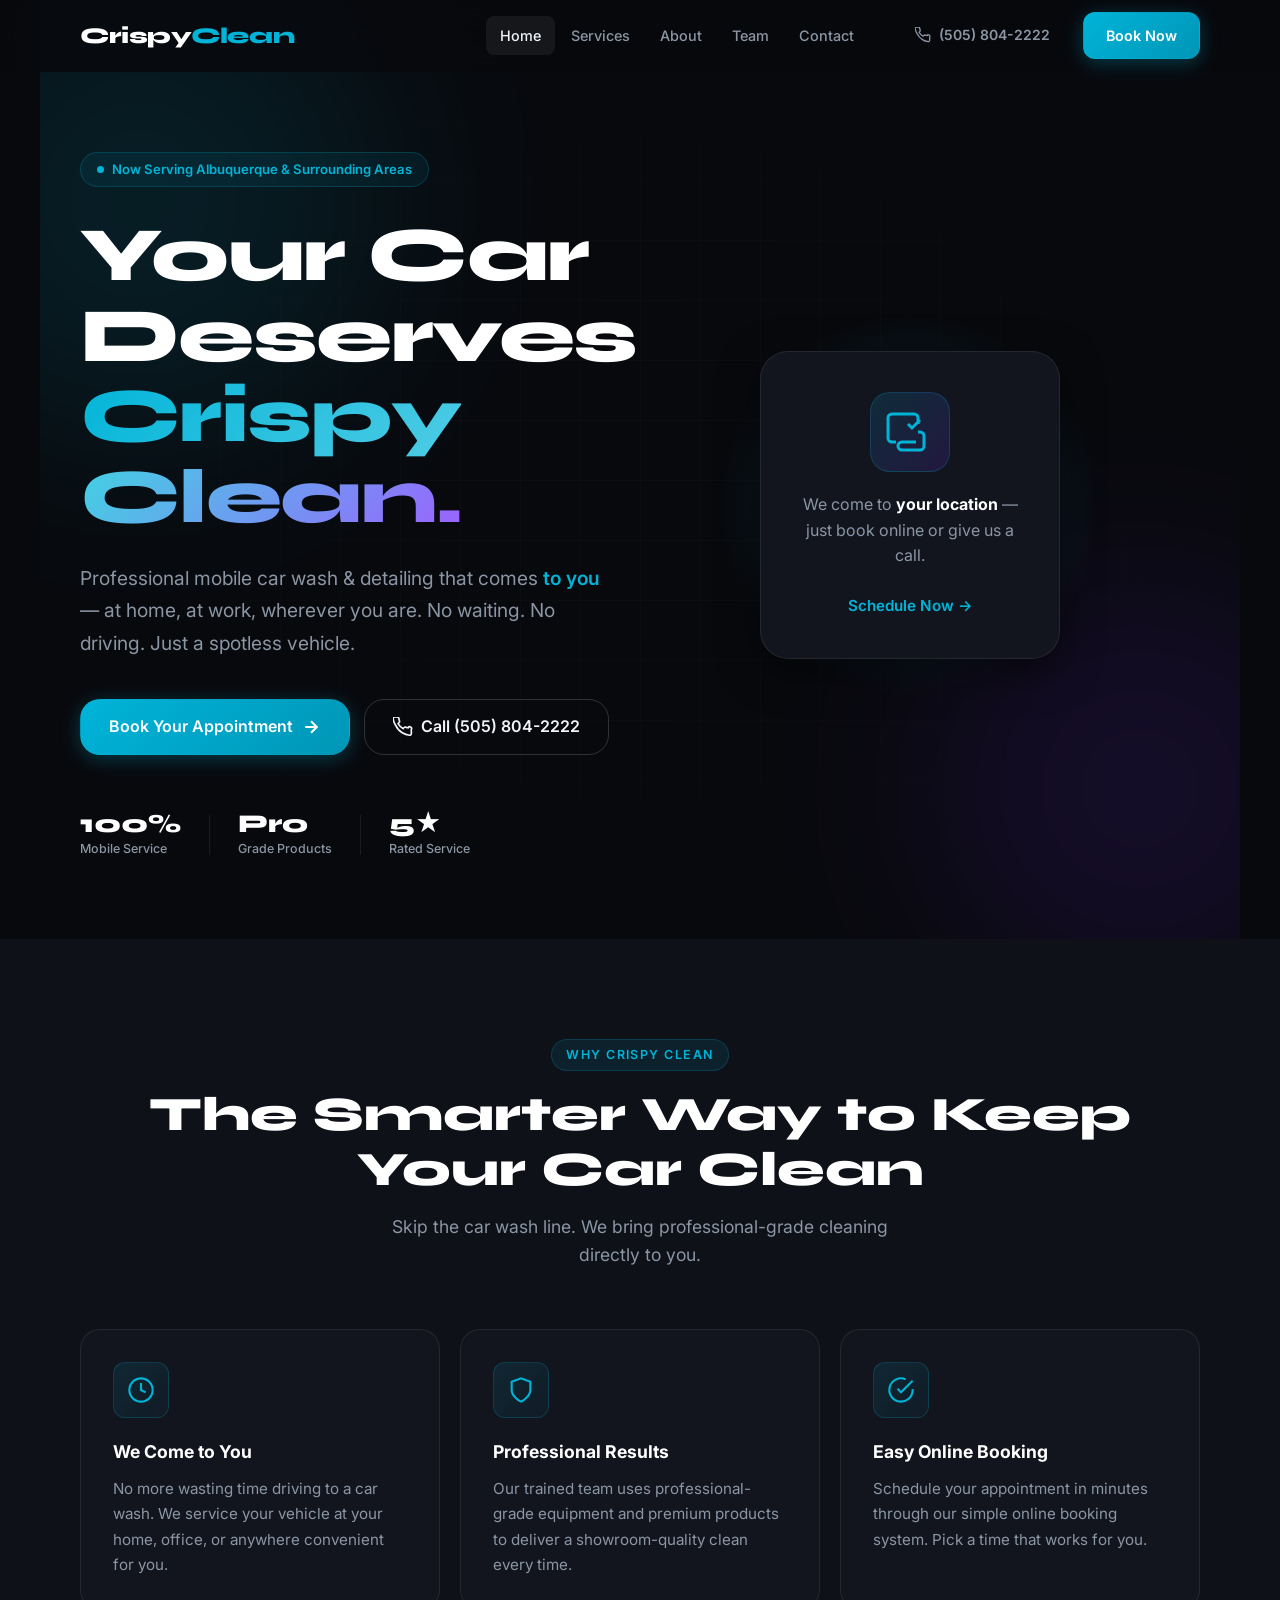
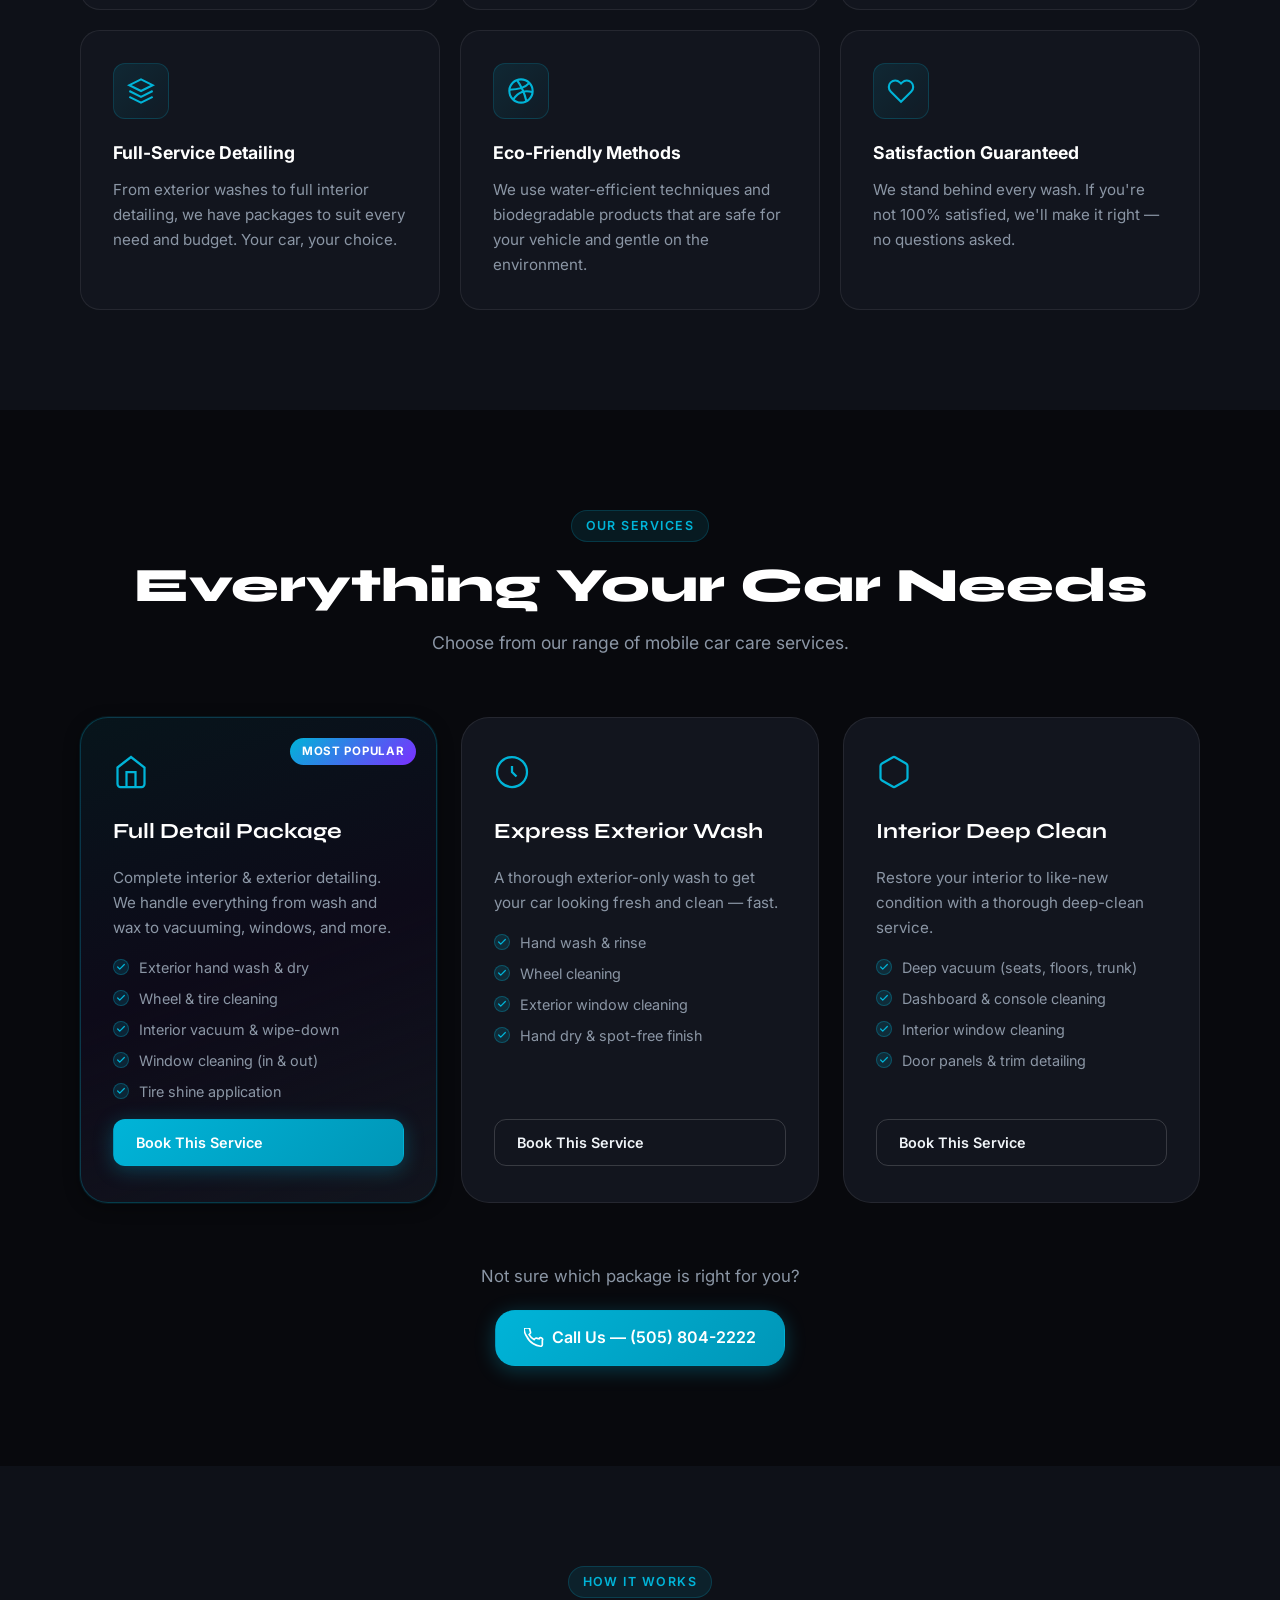
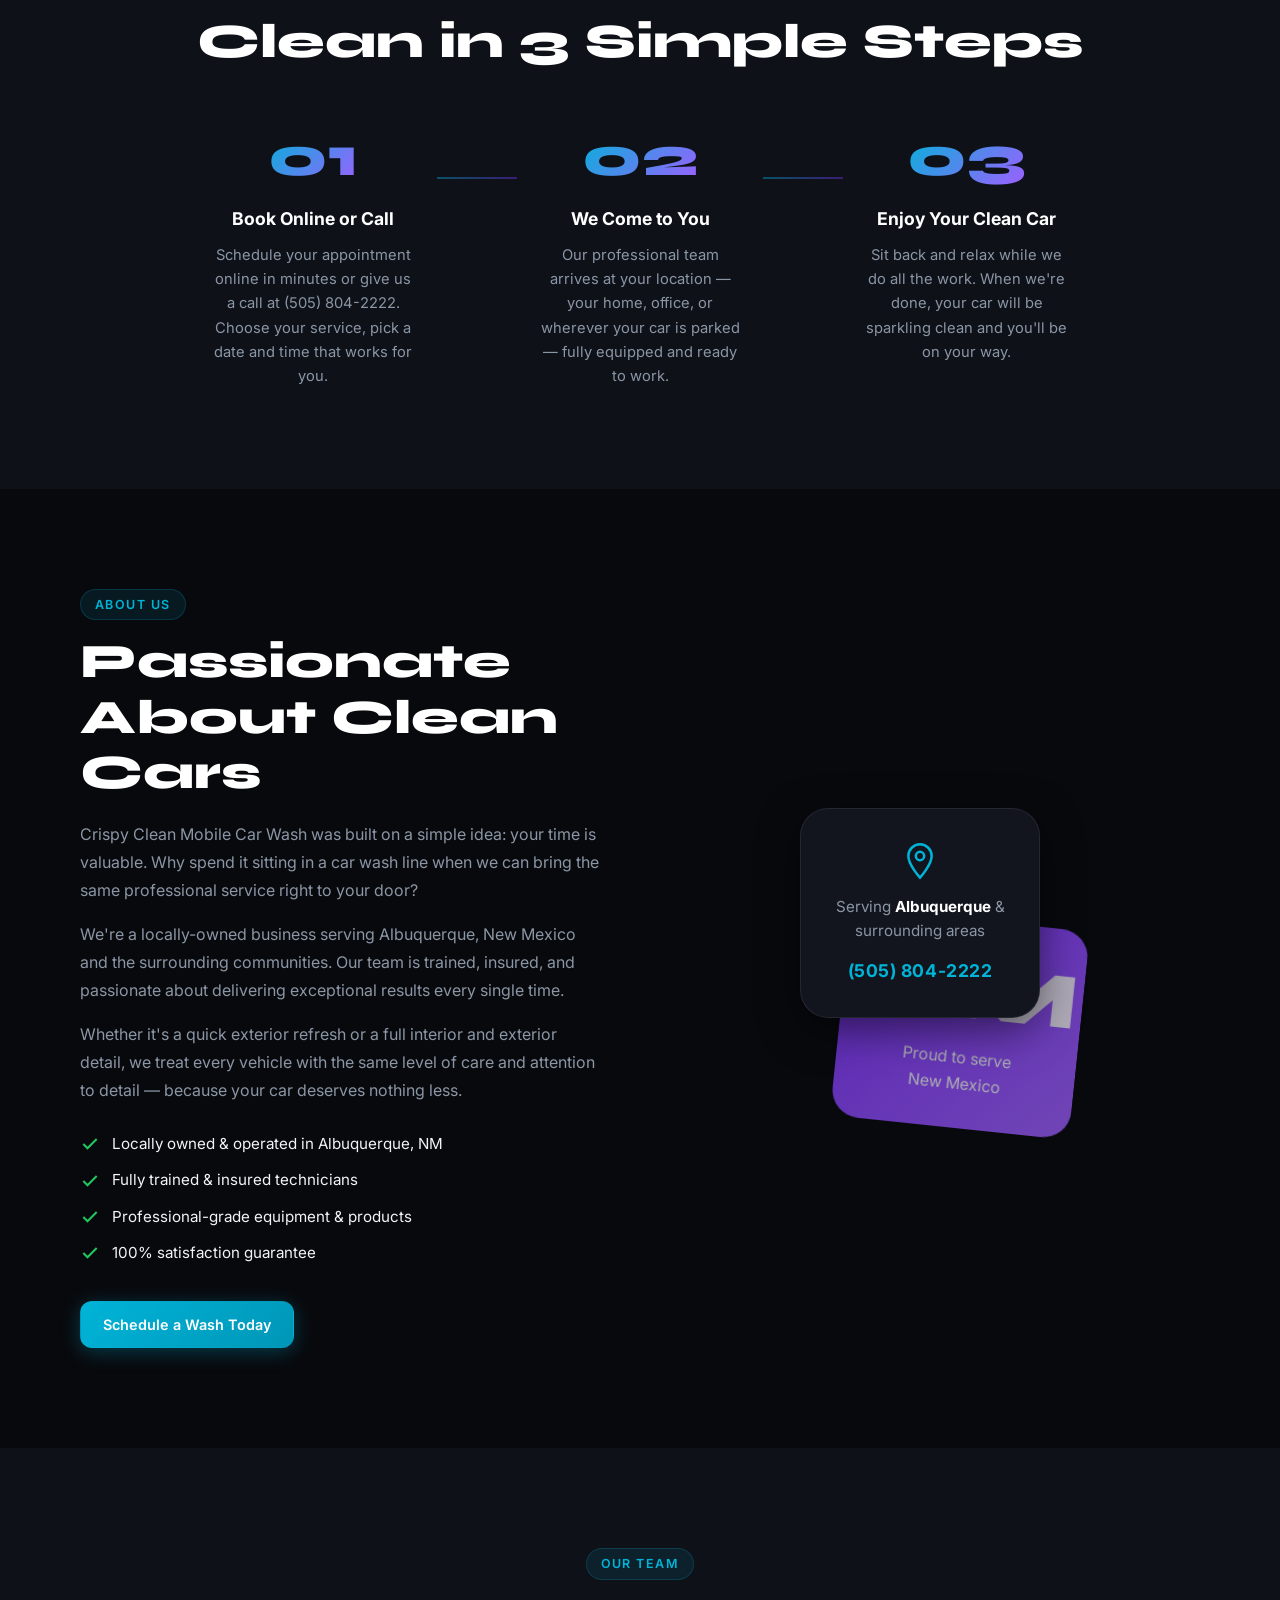
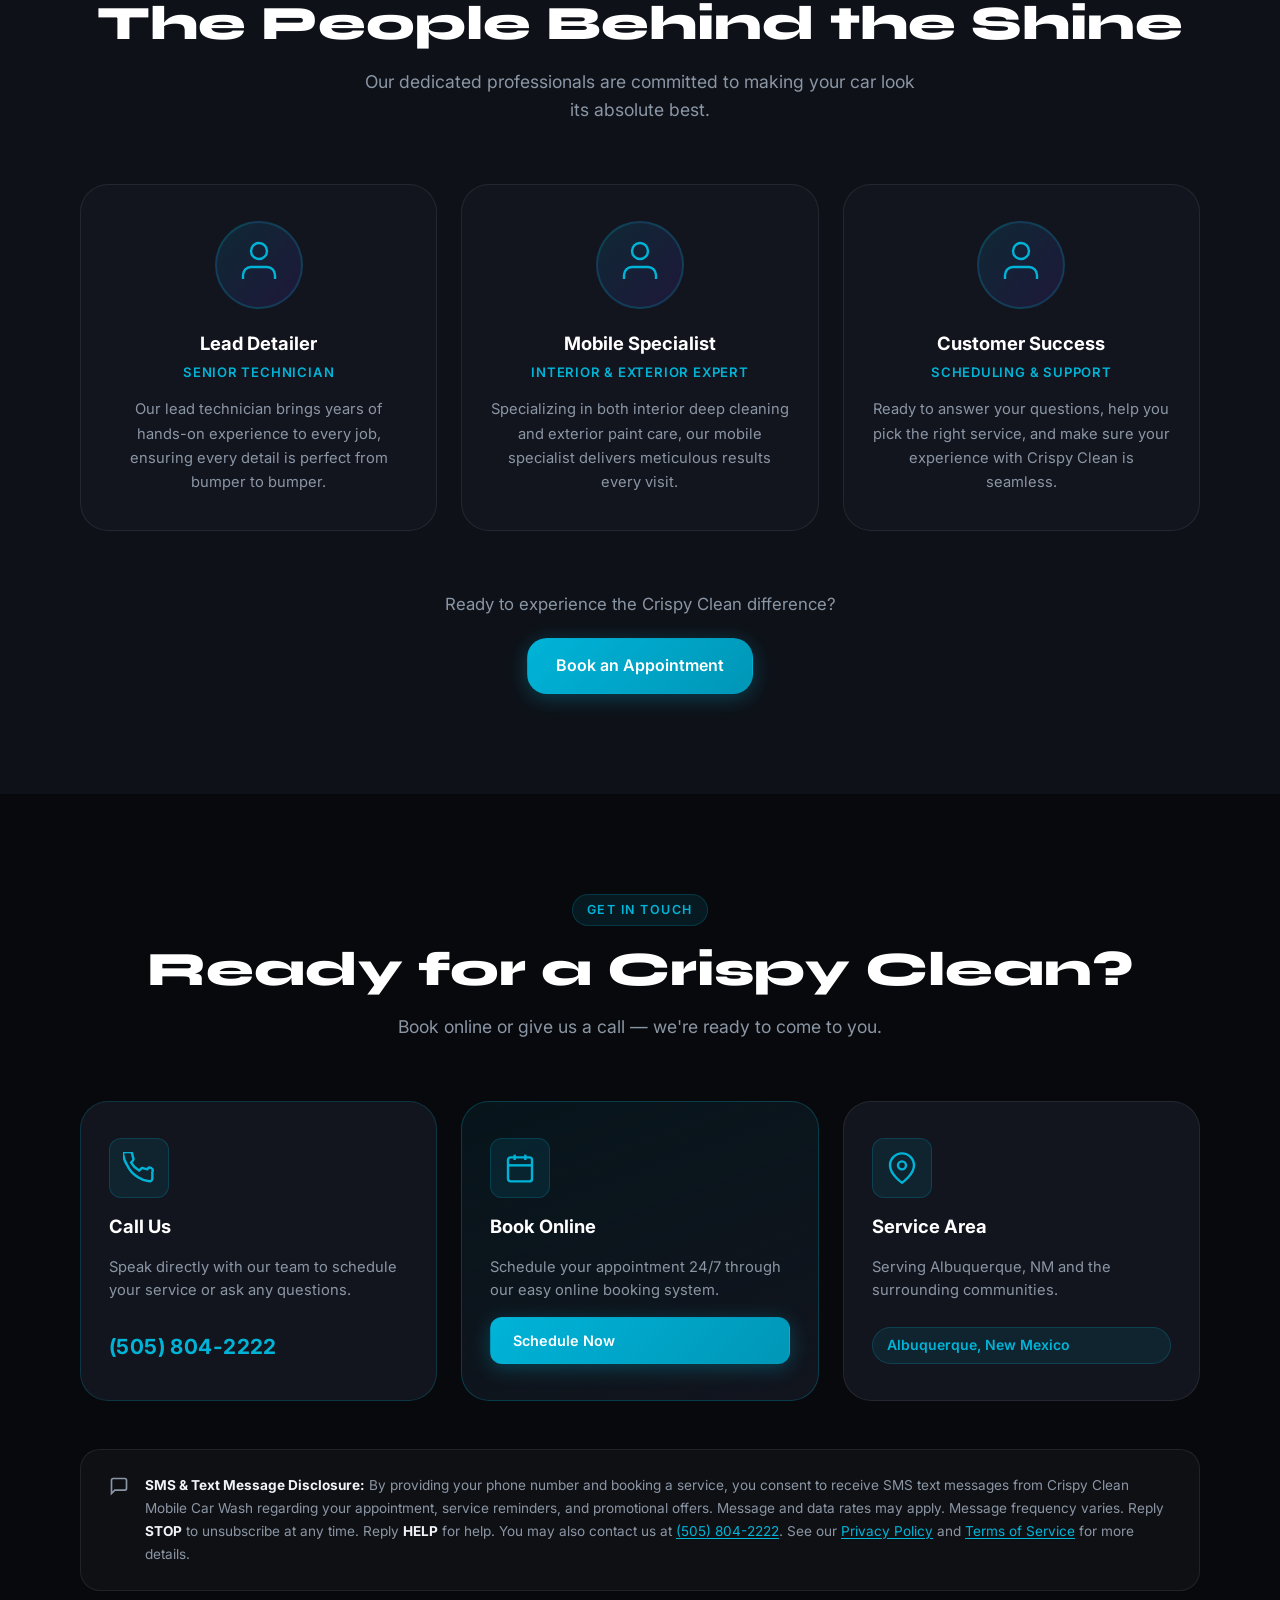
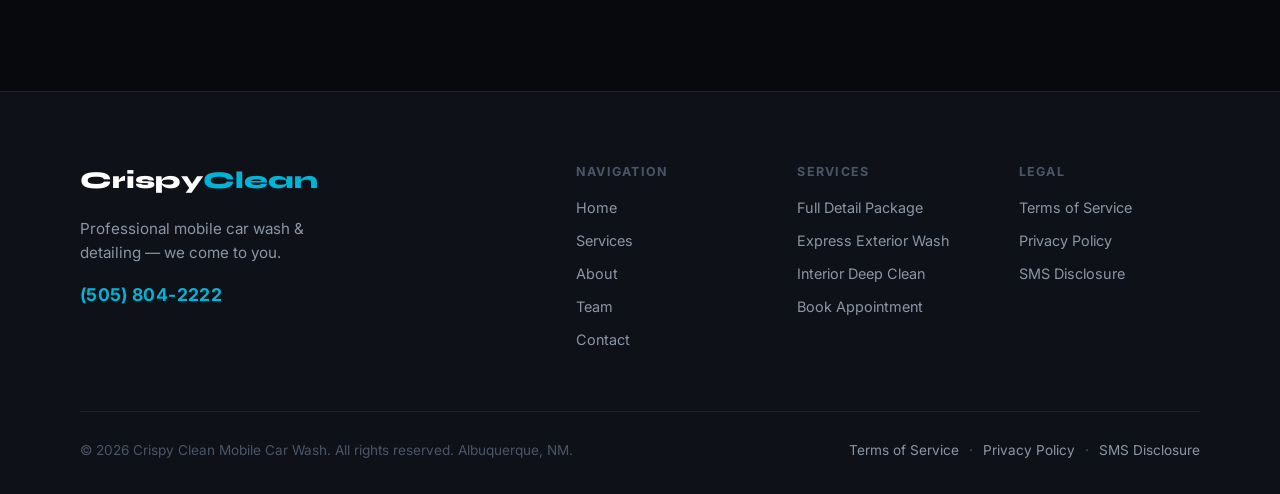
==== index.html @ ecb17fb7 "feat: website redesign Complete ground-up redesign of Crispy Clean Mobile Car Wash website. Modern d" ====
<!DOCTYPE html>
<html lang="en">
<head>
  <meta charset="UTF-8" />
  <meta name="viewport" content="width=device-width, initial-scale=1.0" />
  <meta name="description" content="Crispy Clean Mobile Car Wash — Professional mobile detailing that comes to you. Serving Albuquerque, NM and surrounding areas. Call (505) 804-2222." />
  <meta name="keywords" content="mobile car wash, mobile detailing, car wash Albuquerque, NM car detailing, Crispy Clean" />
  <meta property="og:title" content="Crispy Clean Mobile Car Wash" />
  <meta property="og:description" content="Professional mobile car wash &amp; detailing that comes to you. Book your appointment today!" />
  <meta property="og:type" content="website" />
  <title>Crispy Clean Mobile Car Wash | Albuquerque, NM</title>
  <link rel="icon" type="image/svg+xml" href="favicon.svg" />
  <link rel="stylesheet" href="styles.css" />
  <link rel="preconnect" href="https://fonts.googleapis.com" />
  <link rel="preconnect" href="https://fonts.gstatic.com" crossorigin />
  <link href="https://fonts.googleapis.com/css2?family=Inter:wght@300;400;500;600;700;800;900&family=Syne:wght@700;800&display=swap" rel="stylesheet" />
</head>
<body>

  <!-- ===== NAVBAR ===== -->
  <header class="navbar" id="navbar">
    <div class="nav-container">
      <a href="#home" class="nav-logo">
        <img
          src="https://images.leadconnectorhq.com/image/f_webp/q_80/r_1200/u_https://assets.cdn.filesafe.space/uxD0gCHpGV5RTuKvNhmD/media/698ceebd9d61019e5bc48a55.png"
          alt="Crispy Clean Mobile Car Wash Logo"
          class="logo-img"
          onerror="this.style.display='none'; this.nextElementSibling.style.display='flex';"
        />
        <span class="logo-fallback">Crispy<span>Clean</span></span>
      </a>
      <nav class="nav-links" id="nav-links">
        <a href="#home" class="nav-link">Home</a>
        <a href="#services" class="nav-link">Services</a>
        <a href="#about" class="nav-link">About</a>
        <a href="#team" class="nav-link">Team</a>
        <a href="#contact" class="nav-link">Contact</a>
      </nav>
      <div class="nav-actions">
        <a href="tel:+15058042222" class="btn btn-ghost">
          <svg width="16" height="16" viewBox="0 0 24 24" fill="none" stroke="currentColor" stroke-width="2"><path d="M22 16.92v3a2 2 0 01-2.18 2 19.79 19.79 0 01-8.63-3.07A19.5 19.5 0 013.07 9.81a19.79 19.79 0 01-3.07-8.63A2 2 0 012 0h3a2 2 0 012 1.72c.127.96.361 1.903.7 2.81a2 2 0 01-.45 2.11L6.09 7.91a16 16 0 006 6l1.27-1.27a2 2 0 012.11-.45c.907.339 1.85.573 2.81.7A2 2 0 0122 14.92z"></path></svg>
          (505) 804-2222
        </a>
        <a href="https://crispycleanmobilecarwash.com/schedule-an-appointment-295586" target="_blank" rel="noopener" class="btn btn-primary">Book Now</a>
      </div>
      <button class="hamburger" id="hamburger" aria-label="Open menu">
        <span></span><span></span><span></span>
      </button>
    </div>
  </header>

  <!-- ===== HERO ===== -->
  <section class="hero" id="home">
    <div class="hero-bg">
      <div class="hero-orb orb-1"></div>
      <div class="hero-orb orb-2"></div>
      <div class="hero-grid"></div>
    </div>
    <div class="hero-content">
      <div class="hero-badge">
        <span class="badge-dot"></span>
        Now Serving Albuquerque &amp; Surrounding Areas
      </div>
      <h1 class="hero-headline">
        Your Car Deserves<br />
        <span class="gradient-text">Crispy Clean.</span>
      </h1>
      <p class="hero-sub">
        Professional mobile car wash &amp; detailing that comes <em>to you</em> — at home, at work, wherever you are. No waiting. No driving. Just a spotless vehicle.
      </p>
      <div class="hero-cta">
        <a href="https://crispycleanmobilecarwash.com/schedule-an-appointment-295586" target="_blank" rel="noopener" class="btn btn-primary btn-lg">
          Book Your Appointment
          <svg width="20" height="20" viewBox="0 0 24 24" fill="none" stroke="currentColor" stroke-width="2.5"><path d="M5 12h14M12 5l7 7-7 7"/></svg>
        </a>
        <a href="tel:+15058042222" class="btn btn-outline btn-lg">
          <svg width="20" height="20" viewBox="0 0 24 24" fill="none" stroke="currentColor" stroke-width="2"><path d="M22 16.92v3a2 2 0 01-2.18 2 19.79 19.79 0 01-8.63-3.07A19.5 19.5 0 013.07 9.81a19.79 19.79 0 01-3.07-8.63A2 2 0 012 0h3a2 2 0 012 1.72c.127.96.361 1.903.7 2.81a2 2 0 01-.45 2.11L6.09 7.91a16 16 0 006 6l1.27-1.27a2 2 0 012.11-.45c.907.339 1.85.573 2.81.7A2 2 0 0122 14.92z"></path></svg>
          Call (505) 804-2222
        </a>
      </div>
      <div class="hero-stats">
        <div class="stat">
          <span class="stat-num">100%</span>
          <span class="stat-label">Mobile Service</span>
        </div>
        <div class="stat-divider"></div>
        <div class="stat">
          <span class="stat-num">Pro</span>
          <span class="stat-label">Grade Products</span>
        </div>
        <div class="stat-divider"></div>
        <div class="stat">
          <span class="stat-num">5★</span>
          <span class="stat-label">Rated Service</span>
        </div>
      </div>
    </div>
    <div class="hero-visual">
      <div class="hero-card-glow"></div>
      <div class="hero-card">
        <div class="hero-card-icon">
          <svg width="48" height="48" viewBox="0 0 24 24" fill="none" stroke="currentColor" stroke-width="1.5"><path d="M5 17H3a2 2 0 01-2-2V5a2 2 0 012-2h11a2 2 0 012 2v3m-1 9H8a2 2 0 00-2 2v0a2 2 0 002 2h9a2 2 0 002-2v-5a2 2 0 00-2-2h-1m-5-4l2 2 4-4"/></svg>
        </div>
        <p class="hero-card-text">We come to <strong>your location</strong> — just book online or give us a call.</p>
        <a href="https://crispycleanmobilecarwash.com/schedule-an-appointment-295586" target="_blank" rel="noopener" class="hero-card-link">Schedule Now →</a>
      </div>
    </div>
  </section>

  <!-- ===== WHY CHOOSE US ===== -->
  <section class="features" id="services">
    <div class="container">
      <div class="section-header">
        <span class="section-tag">Why Crispy Clean</span>
        <h2 class="section-title">The Smarter Way to Keep Your Car Clean</h2>
        <p class="section-desc">Skip the car wash line. We bring professional-grade cleaning directly to you.</p>
      </div>
      <div class="features-grid">
        <div class="feature-card" data-animate>
          <div class="feature-icon">
            <svg width="28" height="28" viewBox="0 0 24 24" fill="none" stroke="currentColor" stroke-width="1.8"><circle cx="12" cy="12" r="10"/><path d="M12 6v6l4 2"/></svg>
          </div>
          <h3>We Come to You</h3>
          <p>No more wasting time driving to a car wash. We service your vehicle at your home, office, or anywhere convenient for you.</p>
        </div>
        <div class="feature-card" data-animate>
          <div class="feature-icon">
            <svg width="28" height="28" viewBox="0 0 24 24" fill="none" stroke="currentColor" stroke-width="1.8"><path d="M12 22s8-4 8-10V5l-8-3-8 3v7c0 6 8 10 8 10z"/></svg>
          </div>
          <h3>Professional Results</h3>
          <p>Our trained team uses professional-grade equipment and premium products to deliver a showroom-quality clean every time.</p>
        </div>
        <div class="feature-card" data-animate>
          <div class="feature-icon">
            <svg width="28" height="28" viewBox="0 0 24 24" fill="none" stroke="currentColor" stroke-width="1.8"><path d="M22 11.08V12a10 10 0 11-5.93-9.14"/><polyline points="22 4 12 14.01 9 11.01"/></svg>
          </div>
          <h3>Easy Online Booking</h3>
          <p>Schedule your appointment in minutes through our simple online booking system. Pick a time that works for you.</p>
        </div>
        <div class="feature-card" data-animate>
          <div class="feature-icon">
            <svg width="28" height="28" viewBox="0 0 24 24" fill="none" stroke="currentColor" stroke-width="1.8"><path d="M12 2L2 7l10 5 10-5-10-5zM2 17l10 5 10-5M2 12l10 5 10-5"/></svg>
          </div>
          <h3>Full-Service Detailing</h3>
          <p>From exterior washes to full interior detailing, we have packages to suit every need and budget. Your car, your choice.</p>
        </div>
        <div class="feature-card" data-animate>
          <div class="feature-icon">
            <svg width="28" height="28" viewBox="0 0 24 24" fill="none" stroke="currentColor" stroke-width="1.8"><circle cx="12" cy="12" r="10"/><path d="M8.56 2.75c4.37 6.03 6.02 9.42 8.03 17.72m2.54-15.38c-3.72 4.35-8.94 5.66-16.88 5.85m19.5 1.9c-3.5-.93-6.63-.82-8.94 0-2.58.92-5.01 2.86-7.44 6.32"/></svg>
          </div>
          <h3>Eco-Friendly Methods</h3>
          <p>We use water-efficient techniques and biodegradable products that are safe for your vehicle and gentle on the environment.</p>
        </div>
        <div class="feature-card" data-animate>
          <div class="feature-icon">
            <svg width="28" height="28" viewBox="0 0 24 24" fill="none" stroke="currentColor" stroke-width="1.8"><path d="M20.84 4.61a5.5 5.5 0 00-7.78 0L12 5.67l-1.06-1.06a5.5 5.5 0 00-7.78 7.78l1.06 1.06L12 21.23l7.78-7.78 1.06-1.06a5.5 5.5 0 000-7.78z"/></svg>
          </div>
          <h3>Satisfaction Guaranteed</h3>
          <p>We stand behind every wash. If you're not 100% satisfied, we'll make it right — no questions asked.</p>
        </div>
      </div>
    </div>
  </section>

  <!-- ===== SERVICES ===== -->
  <section class="services-section">
    <div class="container">
      <div class="section-header">
        <span class="section-tag">Our Services</span>
        <h2 class="section-title">Everything Your Car Needs</h2>
        <p class="section-desc">Choose from our range of mobile car care services.</p>
      </div>
      <div class="services-grid">
        <div class="service-card service-card--featured" data-animate>
          <div class="service-badge">Most Popular</div>
          <div class="service-icon">
            <svg width="36" height="36" viewBox="0 0 24 24" fill="none" stroke="currentColor" stroke-width="1.5"><path d="M3 9l9-7 9 7v11a2 2 0 01-2 2H5a2 2 0 01-2-2z"/><polyline points="9 22 9 12 15 12 15 22"/></svg>
          </div>
          <h3>Full Detail Package</h3>
          <p>Complete interior &amp; exterior detailing. We handle everything from wash and wax to vacuuming, windows, and more.</p>
          <ul class="service-list">
            <li>Exterior hand wash &amp; dry</li>
            <li>Wheel &amp; tire cleaning</li>
            <li>Interior vacuum &amp; wipe-down</li>
            <li>Window cleaning (in &amp; out)</li>
            <li>Tire shine application</li>
          </ul>
          <a href="https://crispycleanmobilecarwash.com/schedule-an-appointment-295586" target="_blank" rel="noopener" class="btn btn-primary">Book This Service</a>
        </div>
        <div class="service-card" data-animate>
          <div class="service-icon">
            <svg width="36" height="36" viewBox="0 0 24 24" fill="none" stroke="currentColor" stroke-width="1.5"><circle cx="12" cy="12" r="10"/><path d="M12 8v4l3 3"/></svg>
          </div>
          <h3>Express Exterior Wash</h3>
          <p>A thorough exterior-only wash to get your car looking fresh and clean — fast.</p>
          <ul class="service-list">
            <li>Hand wash &amp; rinse</li>
            <li>Wheel cleaning</li>
            <li>Exterior window cleaning</li>
            <li>Hand dry &amp; spot-free finish</li>
          </ul>
          <a href="https://crispycleanmobilecarwash.com/schedule-an-appointment-295586" target="_blank" rel="noopener" class="btn btn-outline">Book This Service</a>
        </div>
        <div class="service-card" data-animate>
          <div class="service-icon">
            <svg width="36" height="36" viewBox="0 0 24 24" fill="none" stroke="currentColor" stroke-width="1.5"><path d="M21 16V8a2 2 0 00-1-1.73l-7-4a2 2 0 00-2 0l-7 4A2 2 0 003 8v8a2 2 0 001 1.73l7 4a2 2 0 002 0l7-4A2 2 0 0021 16z"/></svg>
          </div>
          <h3>Interior Deep Clean</h3>
          <p>Restore your interior to like-new condition with a thorough deep-clean service.</p>
          <ul class="service-list">
            <li>Deep vacuum (seats, floors, trunk)</li>
            <li>Dashboard &amp; console cleaning</li>
            <li>Interior window cleaning</li>
            <li>Door panels &amp; trim detailing</li>
          </ul>
          <a href="https://crispycleanmobilecarwash.com/schedule-an-appointment-295586" target="_blank" rel="noopener" class="btn btn-outline">Book This Service</a>
        </div>
      </div>
      <div class="services-cta">
        <p>Not sure which package is right for you?</p>
        <a href="tel:+15058042222" class="btn btn-primary btn-lg">
          <svg width="20" height="20" viewBox="0 0 24 24" fill="none" stroke="currentColor" stroke-width="2"><path d="M22 16.92v3a2 2 0 01-2.18 2 19.79 19.79 0 01-8.63-3.07A19.5 19.5 0 013.07 9.81a19.79 19.79 0 01-3.07-8.63A2 2 0 012 0h3a2 2 0 012 1.72c.127.96.361 1.903.7 2.81a2 2 0 01-.45 2.11L6.09 7.91a16 16 0 006 6l1.27-1.27a2 2 0 012.11-.45c.907.339 1.85.573 2.81.7A2 2 0 0122 14.92z"></path></svg>
          Call Us — (505) 804-2222
        </a>
      </div>
    </div>
  </section>

  <!-- ===== HOW IT WORKS ===== -->
  <section class="how-it-works">
    <div class="container">
      <div class="section-header">
        <span class="section-tag">How It Works</span>
        <h2 class="section-title">Clean in 3 Simple Steps</h2>
      </div>
      <div class="steps">
        <div class="step" data-animate>
          <div class="step-number">01</div>
          <div class="step-content">
            <h3>Book Online or Call</h3>
            <p>Schedule your appointment online in minutes or give us a call at (505) 804-2222. Choose your service, pick a date and time that works for you.</p>
          </div>
        </div>
        <div class="step-connector"></div>
        <div class="step" data-animate>
          <div class="step-number">02</div>
          <div class="step-content">
            <h3>We Come to You</h3>
            <p>Our professional team arrives at your location — your home, office, or wherever your car is parked — fully equipped and ready to work.</p>
          </div>
        </div>
        <div class="step-connector"></div>
        <div class="step" data-animate>
          <div class="step-number">03</div>
          <div class="step-content">
            <h3>Enjoy Your Clean Car</h3>
            <p>Sit back and relax while we do all the work. When we're done, your car will be sparkling clean and you'll be on your way.</p>
          </div>
        </div>
      </div>
    </div>
  </section>

  <!-- ===== ABOUT ===== -->
  <section class="about" id="about">
    <div class="container">
      <div class="about-grid">
        <div class="about-content" data-animate>
          <span class="section-tag">About Us</span>
          <h2 class="section-title">Passionate About Clean Cars</h2>
          <p>Crispy Clean Mobile Car Wash was built on a simple idea: your time is valuable. Why spend it sitting in a car wash line when we can bring the same professional service right to your door?</p>
          <p>We're a locally-owned business serving Albuquerque, New Mexico and the surrounding communities. Our team is trained, insured, and passionate about delivering exceptional results every single time.</p>
          <p>Whether it's a quick exterior refresh or a full interior and exterior detail, we treat every vehicle with the same level of care and attention to detail — because your car deserves nothing less.</p>
          <div class="about-highlights">
            <div class="highlight">
              <svg width="20" height="20" viewBox="0 0 24 24" fill="none" stroke="currentColor" stroke-width="2.5"><polyline points="20 6 9 17 4 12"/></svg>
              <span>Locally owned &amp; operated in Albuquerque, NM</span>
            </div>
            <div class="highlight">
              <svg width="20" height="20" viewBox="0 0 24 24" fill="none" stroke="currentColor" stroke-width="2.5"><polyline points="20 6 9 17 4 12"/></svg>
              <span>Fully trained &amp; insured technicians</span>
            </div>
            <div class="highlight">
              <svg width="20" height="20" viewBox="0 0 24 24" fill="none" stroke="currentColor" stroke-width="2.5"><polyline points="20 6 9 17 4 12"/></svg>
              <span>Professional-grade equipment &amp; products</span>
            </div>
            <div class="highlight">
              <svg width="20" height="20" viewBox="0 0 24 24" fill="none" stroke="currentColor" stroke-width="2.5"><polyline points="20 6 9 17 4 12"/></svg>
              <span>100% satisfaction guarantee</span>
            </div>
          </div>
          <a href="https://crispycleanmobilecarwash.com/schedule-an-appointment-295586" target="_blank" rel="noopener" class="btn btn-primary">Schedule a Wash Today</a>
        </div>
        <div class="about-visual" data-animate>
          <div class="about-card-stack">
            <div class="about-card about-card--back">
              <div class="about-card-inner">
                <div class="about-stat-big">NM</div>
                <p>Proud to serve<br/>New Mexico</p>
              </div>
            </div>
            <div class="about-card about-card--front">
              <div class="about-card-inner">
                <svg width="40" height="40" viewBox="0 0 24 24" fill="none" stroke="currentColor" stroke-width="1.5"><path d="M12 2C8.13 2 5 5.13 5 9c0 5.25 7 13 7 13s7-7.75 7-13c0-3.87-3.13-7-7-7zm0 9.5c-1.38 0-2.5-1.12-2.5-2.5s1.12-2.5 2.5-2.5 2.5 1.12 2.5 2.5-1.12 2.5-2.5 2.5z"/></svg>
                <p>Serving <strong>Albuquerque</strong> &amp; surrounding areas</p>
                <a href="tel:+15058042222" class="about-card-phone">(505) 804-2222</a>
              </div>
            </div>
          </div>
        </div>
      </div>
    </div>
  </section>

  <!-- ===== TEAM ===== -->
  <section class="team" id="team">
    <div class="container">
      <div class="section-header">
        <span class="section-tag">Our Team</span>
        <h2 class="section-title">The People Behind the Shine</h2>
        <p class="section-desc">Our dedicated professionals are committed to making your car look its absolute best.</p>
      </div>
      <div class="team-grid">
        <div class="team-card" data-animate>
          <div class="team-avatar">
            <div class="team-avatar-inner">
              <svg width="48" height="48" viewBox="0 0 24 24" fill="none" stroke="currentColor" stroke-width="1.2"><path d="M20 21v-2a4 4 0 00-4-4H8a4 4 0 00-4 4v2"/><circle cx="12" cy="7" r="4"/></svg>
            </div>
          </div>
          <h3>Lead Detailer</h3>
          <p class="team-role">Senior Technician</p>
          <p class="team-bio">Our lead technician brings years of hands-on experience to every job, ensuring every detail is perfect from bumper to bumper.</p>
        </div>
        <div class="team-card" data-animate>
          <div class="team-avatar">
            <div class="team-avatar-inner">
              <svg width="48" height="48" viewBox="0 0 24 24" fill="none" stroke="currentColor" stroke-width="1.2"><path d="M20 21v-2a4 4 0 00-4-4H8a4 4 0 00-4 4v2"/><circle cx="12" cy="7" r="4"/></svg>
            </div>
          </div>
          <h3>Mobile Specialist</h3>
          <p class="team-role">Interior &amp; Exterior Expert</p>
          <p class="team-bio">Specializing in both interior deep cleaning and exterior paint care, our mobile specialist delivers meticulous results every visit.</p>
        </div>
        <div class="team-card" data-animate>
          <div class="team-avatar">
            <div class="team-avatar-inner">
              <svg width="48" height="48" viewBox="0 0 24 24" fill="none" stroke="currentColor" stroke-width="1.2"><path d="M20 21v-2a4 4 0 00-4-4H8a4 4 0 00-4 4v2"/><circle cx="12" cy="7" r="4"/></svg>
            </div>
          </div>
          <h3>Customer Success</h3>
          <p class="team-role">Scheduling &amp; Support</p>
          <p class="team-bio">Ready to answer your questions, help you pick the right service, and make sure your experience with Crispy Clean is seamless.</p>
        </div>
      </div>
      <div class="team-cta">
        <p>Ready to experience the Crispy Clean difference?</p>
        <a href="https://crispycleanmobilecarwash.com/schedule-an-appointment-295586" target="_blank" rel="noopener" class="btn btn-primary btn-lg">Book an Appointment</a>
      </div>
    </div>
  </section>

  <!-- ===== CONTACT ===== -->
  <section class="contact" id="contact">
    <div class="container">
      <div class="section-header">
        <span class="section-tag">Get in Touch</span>
        <h2 class="section-title">Ready for a Crispy Clean?</h2>
        <p class="section-desc">Book online or give us a call — we're ready to come to you.</p>
      </div>
      <div class="contact-grid">
        <div class="contact-card contact-card--phone" data-animate>
          <div class="contact-icon">
            <svg width="32" height="32" viewBox="0 0 24 24" fill="none" stroke="currentColor" stroke-width="1.8"><path d="M22 16.92v3a2 2 0 01-2.18 2 19.79 19.79 0 01-8.63-3.07A19.5 19.5 0 013.07 9.81a19.79 19.79 0 01-3.07-8.63A2 2 0 012 0h3a2 2 0 012 1.72c.127.96.361 1.903.7 2.81a2 2 0 01-.45 2.11L6.09 7.91a16 16 0 006 6l1.27-1.27a2 2 0 012.11-.45c.907.339 1.85.573 2.81.7A2 2 0 0122 14.92z"></path></svg>
          </div>
          <h3>Call Us</h3>
          <p>Speak directly with our team to schedule your service or ask any questions.</p>
          <a href="tel:+15058042222" class="contact-link">(505) 804-2222</a>
        </div>
        <div class="contact-card contact-card--book" data-animate>
          <div class="contact-icon">
            <svg width="32" height="32" viewBox="0 0 24 24" fill="none" stroke="currentColor" stroke-width="1.8"><rect x="3" y="4" width="18" height="18" rx="2" ry="2"/><line x1="16" y1="2" x2="16" y2="6"/><line x1="8" y1="2" x2="8" y2="6"/><line x1="3" y1="10" x2="21" y2="10"/></svg>
          </div>
          <h3>Book Online</h3>
          <p>Schedule your appointment 24/7 through our easy online booking system.</p>
          <a href="https://crispycleanmobilecarwash.com/schedule-an-appointment-295586" target="_blank" rel="noopener" class="btn btn-primary">Schedule Now</a>
        </div>
        <div class="contact-card contact-card--location" data-animate>
          <div class="contact-icon">
            <svg width="32" height="32" viewBox="0 0 24 24" fill="none" stroke="currentColor" stroke-width="1.8"><path d="M21 10c0 7-9 13-9 13s-9-6-9-13a9 9 0 0118 0z"/><circle cx="12" cy="10" r="3"/></svg>
          </div>
          <h3>Service Area</h3>
          <p>Serving Albuquerque, NM and the surrounding communities.</p>
          <span class="contact-tag">Albuquerque, New Mexico</span>
        </div>
      </div>

      <!-- SMS Disclosure -->
      <div class="sms-disclosure" id="sms-disclosure">
        <div class="sms-disclosure-inner">
          <svg width="20" height="20" viewBox="0 0 24 24" fill="none" stroke="currentColor" stroke-width="2"><path d="M21 15a2 2 0 01-2 2H7l-4 4V5a2 2 0 012-2h14a2 2 0 012 2z"/></svg>
          <div>
            <strong>SMS &amp; Text Message Disclosure:</strong> By providing your phone number and booking a service, you consent to receive SMS text messages from Crispy Clean Mobile Car Wash regarding your appointment, service reminders, and promotional offers. Message and data rates may apply. Message frequency varies. Reply <strong>STOP</strong> to unsubscribe at any time. Reply <strong>HELP</strong> for help. You may also contact us at <a href="tel:+15058042222">(505) 804-2222</a>. See our <a href="privacy.html">Privacy Policy</a> and <a href="terms.html">Terms of Service</a> for more details.
          </div>
        </div>
      </div>
    </div>
  </section>

  <!-- ===== FOOTER ===== -->
  <footer class="footer">
    <div class="container">
      <div class="footer-top">
        <div class="footer-brand">
          <img
            src="https://images.leadconnectorhq.com/image/f_webp/q_80/r_1200/u_https://assets.cdn.filesafe.space/uxD0gCHpGV5RTuKvNhmD/media/698ceebd9d61019e5bc48a55.png"
            alt="Crispy Clean Mobile Car Wash"
            class="footer-logo"
            onerror="this.style.display='none'; this.nextElementSibling.style.display='block';"
          />
          <span class="footer-logo-text" style="display:none;">Crispy<span>Clean</span></span>
          <p class="footer-tagline">Professional mobile car wash &amp; detailing — we come to you.</p>
          <a href="tel:+15058042222" class="footer-phone">(505) 804-2222</a>
        </div>
        <div class="footer-nav">
          <div class="footer-nav-col">
            <h4>Navigation</h4>
            <a href="#home">Home</a>
            <a href="#services">Services</a>
            <a href="#about">About</a>
            <a href="#team">Team</a>
            <a href="#contact">Contact</a>
          </div>
          <div class="footer-nav-col">
            <h4>Services</h4>
            <a href="https://crispycleanmobilecarwash.com/schedule-an-appointment-295586" target="_blank" rel="noopener">Full Detail Package</a>
            <a href="https://crispycleanmobilecarwash.com/schedule-an-appointment-295586" target="_blank" rel="noopener">Express Exterior Wash</a>
            <a href="https://crispycleanmobilecarwash.com/schedule-an-appointment-295586" target="_blank" rel="noopener">Interior Deep Clean</a>
            <a href="https://crispycleanmobilecarwash.com/schedule-an-appointment-295586" target="_blank" rel="noopener">Book Appointment</a>
          </div>
          <div class="footer-nav-col">
            <h4>Legal</h4>
            <a href="terms.html">Terms of Service</a>
            <a href="privacy.html">Privacy Policy</a>
            <a href="#sms-disclosure">SMS Disclosure</a>
          </div>
        </div>
      </div>
      <div class="footer-bottom">
        <p>&copy; <span id="year"></span> Crispy Clean Mobile Car Wash. All rights reserved. Albuquerque, NM.</p>
        <div class="footer-legal-links">
          <a href="terms.html">Terms of Service</a>
          <span>·</span>
          <a href="privacy.html">Privacy Policy</a>
          <span>·</span>
          <a href="#sms-disclosure">SMS Disclosure</a>
        </div>
      </div>
    </div>
  </footer>

  <script src="main.js"></script>
</body>
</html>
---- styles.css ----
/* =============================================
   CRISPY CLEAN MOBILE CAR WASH — STYLESHEET
   ============================================= */

/* ===== CSS CUSTOM PROPERTIES ===== */
:root {
  --color-bg: #08090d;
  --color-bg-2: #0e1118;
  --color-bg-card: #12151e;
  --color-bg-card-hover: #171b26;
  --color-border: rgba(255, 255, 255, 0.08);
  --color-border-hover: rgba(255, 255, 255, 0.16);

  --color-primary: #00b4d8;
  --color-primary-light: #48cae4;
  --color-primary-dark: #0096b7;
  --color-primary-glow: rgba(0, 180, 216, 0.25);

  --color-accent: #7b2fff;
  --color-accent-light: #9d5fff;
  --color-accent-glow: rgba(123, 47, 255, 0.2);

  --color-text: #f0f4f8;
  --color-text-muted: #8b96a5;
  --color-text-faint: #4a5568;

  --color-white: #ffffff;
  --color-success: #22c55e;

  --font-primary: 'Inter', -apple-system, BlinkMacSystemFont, 'Segoe UI', sans-serif;
  --font-display: 'Syne', 'Inter', sans-serif;

  --radius-sm: 8px;
  --radius-md: 12px;
  --radius-lg: 20px;
  --radius-xl: 28px;
  --radius-full: 9999px;

  --shadow-sm: 0 1px 3px rgba(0,0,0,0.4);
  --shadow-md: 0 4px 16px rgba(0,0,0,0.4);
  --shadow-lg: 0 12px 40px rgba(0,0,0,0.5);
  --shadow-glow: 0 0 40px var(--color-primary-glow);

  --transition: 0.25s cubic-bezier(0.4, 0, 0.2, 1);
  --transition-slow: 0.5s cubic-bezier(0.4, 0, 0.2, 1);

  --nav-height: 72px;
  --container-max: 1200px;
  --container-pad: clamp(16px, 5vw, 40px);
}

/* ===== RESET & BASE ===== */
*, *::before, *::after {
  box-sizing: border-box;
  margin: 0;
  padding: 0;
}

html {
  scroll-behavior: smooth;
  font-size: 16px;
  -webkit-text-size-adjust: 100%;
}

body {
  font-family: var(--font-primary);
  background-color: var(--color-bg);
  color: var(--color-text);
  line-height: 1.6;
  overflow-x: hidden;
  -webkit-font-smoothing: antialiased;
}

img { max-width: 100%; height: auto; display: block; }
a { text-decoration: none; color: inherit; }
ul { list-style: none; }
button { cursor: pointer; border: none; background: none; font-family: inherit; }

/* ===== SCROLLBAR ===== */
::-webkit-scrollbar { width: 6px; }
::-webkit-scrollbar-track { background: var(--color-bg); }
::-webkit-scrollbar-thumb { background: var(--color-border-hover); border-radius: 3px; }

/* ===== CONTAINER ===== */
.container {
  max-width: var(--container-max);
  margin-inline: auto;
  padding-inline: var(--container-pad);
}

/* ===== TYPOGRAPHY ===== */
.section-tag {
  display: inline-flex;
  align-items: center;
  gap: 8px;
  font-size: 0.78rem;
  font-weight: 600;
  letter-spacing: 0.12em;
  text-transform: uppercase;
  color: var(--color-primary);
  background: rgba(0, 180, 216, 0.1);
  border: 1px solid rgba(0, 180, 216, 0.2);
  padding: 5px 14px;
  border-radius: var(--radius-full);
  margin-bottom: 16px;
}

.section-header {
  text-align: center;
  margin-bottom: 60px;
}

.section-title {
  font-family: var(--font-display);
  font-size: clamp(2rem, 4vw, 3rem);
  font-weight: 800;
  color: var(--color-white);
  line-height: 1.15;
  margin-bottom: 16px;
}

.section-desc {
  font-size: 1.1rem;
  color: var(--color-text-muted);
  max-width: 560px;
  margin-inline: auto;
}

.gradient-text {
  background: linear-gradient(135deg, var(--color-primary), var(--color-primary-light), var(--color-accent-light));
  -webkit-background-clip: text;
  -webkit-text-fill-color: transparent;
  background-clip: text;
}

/* ===== BUTTONS ===== */
.btn {
  display: inline-flex;
  align-items: center;
  gap: 8px;
  padding: 11px 22px;
  border-radius: var(--radius-md);
  font-size: 0.9rem;
  font-weight: 600;
  transition: var(--transition);
  white-space: nowrap;
  border: 1px solid transparent;
}

.btn-lg {
  padding: 14px 28px;
  font-size: 1rem;
  border-radius: var(--radius-lg);
}

.btn-primary {
  background: linear-gradient(135deg, var(--color-primary), var(--color-primary-dark));
  color: var(--color-white);
  box-shadow: 0 4px 20px rgba(0, 180, 216, 0.3);
}
.btn-primary:hover {
  background: linear-gradient(135deg, var(--color-primary-light), var(--color-primary));
  box-shadow: 0 6px 28px rgba(0, 180, 216, 0.45);
  transform: translateY(-2px);
}

.btn-outline {
  background: transparent;
  color: var(--color-text);
  border-color: var(--color-border-hover);
}
.btn-outline:hover {
  background: rgba(255,255,255,0.05);
  border-color: var(--color-primary);
  color: var(--color-primary);
  transform: translateY(-2px);
}

.btn-ghost {
  background: transparent;
  color: var(--color-text-muted);
  border-color: transparent;
  font-size: 0.875rem;
}
.btn-ghost:hover {
  color: var(--color-primary);
  background: rgba(0, 180, 216, 0.08);
}

/* ===== NAVBAR ===== */
.navbar {
  position: fixed;
  top: 0;
  left: 0;
  right: 0;
  z-index: 1000;
  height: var(--nav-height);
  background: rgba(8, 9, 13, 0.8);
  backdrop-filter: blur(20px);
  -webkit-backdrop-filter: blur(20px);
  border-bottom: 1px solid transparent;
  transition: var(--transition);
}

.navbar.scrolled {
  border-bottom-color: var(--color-border);
  background: rgba(8, 9, 13, 0.95);
}

.nav-container {
  max-width: var(--container-max);
  margin-inline: auto;
  padding-inline: var(--container-pad);
  height: 100%;
  display: flex;
  align-items: center;
  gap: 24px;
}

.nav-logo {
  flex-shrink: 0;
  display: flex;
  align-items: center;
}

.logo-img {
  height: 44px;
  width: auto;
  object-fit: contain;
}

.logo-fallback {
  display: none;
  font-family: var(--font-display);
  font-size: 1.4rem;
  font-weight: 800;
  color: var(--color-white);
  letter-spacing: -0.02em;
}
.logo-fallback span { color: var(--color-primary); }

.nav-links {
  display: flex;
  align-items: center;
  gap: 2px;
  margin-left: auto;
}

.nav-link {
  font-size: 0.9rem;
  font-weight: 500;
  color: var(--color-text-muted);
  padding: 8px 14px;
  border-radius: var(--radius-sm);
  transition: var(--transition);
}
.nav-link:hover, .nav-link.active {
  color: var(--color-text);
  background: rgba(255,255,255,0.06);
}

.nav-actions {
  display: flex;
  align-items: center;
  gap: 10px;
  flex-shrink: 0;
}

.hamburger {
  display: none;
  flex-direction: column;
  gap: 5px;
  padding: 8px;
  margin-left: auto;
}
.hamburger span {
  display: block;
  width: 24px;
  height: 2px;
  background: var(--color-text);
  border-radius: 2px;
  transition: var(--transition);
}
.hamburger.open span:nth-child(1) { transform: translateY(7px) rotate(45deg); }
.hamburger.open span:nth-child(2) { opacity: 0; }
.hamburger.open span:nth-child(3) { transform: translateY(-7px) rotate(-45deg); }

/* ===== HERO ===== */
.hero {
  min-height: 100vh;
  padding-top: var(--nav-height);
  display: flex;
  align-items: center;
  position: relative;
  overflow: hidden;
  padding-inline: var(--container-pad);
  max-width: var(--container-max);
  margin-inline: auto;
  gap: 60px;
}

.hero-bg {
  position: absolute;
  inset: 0;
  pointer-events: none;
  overflow: hidden;
  z-index: 0;
}

.hero-orb {
  position: absolute;
  border-radius: 50%;
  filter: blur(80px);
  opacity: 0.15;
}
.orb-1 {
  width: 600px;
  height: 600px;
  background: radial-gradient(circle, var(--color-primary), transparent);
  top: -100px;
  left: -200px;
}
.orb-2 {
  width: 500px;
  height: 500px;
  background: radial-gradient(circle, var(--color-accent), transparent);
  bottom: -100px;
  right: -150px;
}

.hero-grid {
  position: absolute;
  inset: 0;
  background-image:
    linear-gradient(rgba(255,255,255,0.02) 1px, transparent 1px),
    linear-gradient(90deg, rgba(255,255,255,0.02) 1px, transparent 1px);
  background-size: 60px 60px;
  mask-image: radial-gradient(ellipse at center, black 20%, transparent 80%);
}

.hero-content {
  flex: 1;
  position: relative;
  z-index: 1;
  padding-block: 80px;
  max-width: 620px;
}

.hero-badge {
  display: inline-flex;
  align-items: center;
  gap: 8px;
  font-size: 0.82rem;
  font-weight: 600;
  color: var(--color-primary);
  background: rgba(0, 180, 216, 0.08);
  border: 1px solid rgba(0, 180, 216, 0.2);
  padding: 6px 16px;
  border-radius: var(--radius-full);
  margin-bottom: 28px;
}

.badge-dot {
  width: 7px;
  height: 7px;
  background: var(--color-primary);
  border-radius: 50%;
  animation: pulse-dot 2s infinite;
}

@keyframes pulse-dot {
  0%, 100% { opacity: 1; transform: scale(1); }
  50% { opacity: 0.5; transform: scale(1.4); }
}

.hero-headline {
  font-family: var(--font-display);
  font-size: clamp(3rem, 6vw, 5.5rem);
  font-weight: 800;
  line-height: 1.05;
  color: var(--color-white);
  margin-bottom: 24px;
  letter-spacing: -0.02em;
}

.hero-sub {
  font-size: clamp(1rem, 1.5vw, 1.2rem);
  color: var(--color-text-muted);
  line-height: 1.7;
  margin-bottom: 40px;
  max-width: 520px;
}
.hero-sub em { font-style: normal; color: var(--color-primary); font-weight: 600; }

.hero-cta {
  display: flex;
  flex-wrap: wrap;
  gap: 14px;
  margin-bottom: 56px;
}

.hero-stats {
  display: flex;
  align-items: center;
  gap: 28px;
}

.stat {
  display: flex;
  flex-direction: column;
  gap: 2px;
}

.stat-num {
  font-family: var(--font-display);
  font-size: 1.6rem;
  font-weight: 800;
  color: var(--color-white);
  line-height: 1;
}

.stat-label {
  font-size: 0.78rem;
  color: var(--color-text-muted);
  font-weight: 500;
}

.stat-divider {
  width: 1px;
  height: 40px;
  background: var(--color-border);
}

/* Hero visual */
.hero-visual {
  flex-shrink: 0;
  position: relative;
  z-index: 1;
  display: flex;
  align-items: center;
  justify-content: center;
}

.hero-card-glow {
  position: absolute;
  inset: -40px;
  background: radial-gradient(circle, var(--color-primary-glow), transparent 70%);
  border-radius: 50%;
}

.hero-card {
  background: var(--color-bg-card);
  border: 1px solid var(--color-border);
  border-radius: var(--radius-xl);
  padding: 40px 36px;
  max-width: 300px;
  text-align: center;
  position: relative;
  box-shadow: var(--shadow-lg);
}

.hero-card-icon {
  width: 80px;
  height: 80px;
  background: linear-gradient(135deg, rgba(0,180,216,0.15), rgba(123,47,255,0.15));
  border: 1px solid rgba(0,180,216,0.2);
  border-radius: var(--radius-lg);
  display: flex;
  align-items: center;
  justify-content: center;
  margin: 0 auto 20px;
  color: var(--color-primary);
}

.hero-card-text {
  font-size: 1rem;
  color: var(--color-text-muted);
  line-height: 1.6;
  margin-bottom: 24px;
}
.hero-card-text strong { color: var(--color-white); }

.hero-card-link {
  color: var(--color-primary);
  font-weight: 600;
  font-size: 0.95rem;
  transition: var(--transition);
}
.hero-card-link:hover { color: var(--color-primary-light); }

/* ===== FEATURES SECTION ===== */
.features {
  padding: 100px 0;
  background: var(--color-bg-2);
}

.features-grid {
  display: grid;
  grid-template-columns: repeat(auto-fit, minmax(300px, 1fr));
  gap: 20px;
}

.feature-card {
  background: var(--color-bg-card);
  border: 1px solid var(--color-border);
  border-radius: var(--radius-lg);
  padding: 32px;
  transition: var(--transition);
}
.feature-card:hover {
  border-color: var(--color-border-hover);
  background: var(--color-bg-card-hover);
  transform: translateY(-4px);
  box-shadow: var(--shadow-md);
}

.feature-icon {
  width: 56px;
  height: 56px;
  background: linear-gradient(135deg, rgba(0,180,216,0.12), rgba(0,180,216,0.04));
  border: 1px solid rgba(0,180,216,0.2);
  border-radius: var(--radius-md);
  display: flex;
  align-items: center;
  justify-content: center;
  color: var(--color-primary);
  margin-bottom: 20px;
}

.feature-card h3 {
  font-size: 1.1rem;
  font-weight: 700;
  color: var(--color-white);
  margin-bottom: 10px;
}
.feature-card p {
  font-size: 0.95rem;
  color: var(--color-text-muted);
  line-height: 1.65;
}

/* ===== SERVICES SECTION ===== */
.services-section {
  padding: 100px 0;
  background: var(--color-bg);
}

.services-grid {
  display: grid;
  grid-template-columns: repeat(auto-fit, minmax(300px, 1fr));
  gap: 24px;
  margin-bottom: 60px;
}

.service-card {
  background: var(--color-bg-card);
  border: 1px solid var(--color-border);
  border-radius: var(--radius-xl);
  padding: 36px 32px;
  display: flex;
  flex-direction: column;
  gap: 16px;
  position: relative;
  transition: var(--transition);
}
.service-card:hover {
  border-color: var(--color-border-hover);
  transform: translateY(-4px);
  box-shadow: var(--shadow-md);
}

.service-card--featured {
  background: linear-gradient(160deg, rgba(0,180,216,0.07), rgba(123,47,255,0.05), var(--color-bg-card));
  border-color: rgba(0,180,216,0.25);
  box-shadow: 0 0 0 1px rgba(0,180,216,0.1), var(--shadow-md);
}
.service-card--featured:hover {
  border-color: rgba(0,180,216,0.4);
  box-shadow: 0 0 0 1px rgba(0,180,216,0.2), var(--shadow-lg), var(--shadow-glow);
}

.service-badge {
  position: absolute;
  top: 20px;
  right: 20px;
  font-size: 0.72rem;
  font-weight: 700;
  letter-spacing: 0.06em;
  text-transform: uppercase;
  color: var(--color-white);
  background: linear-gradient(135deg, var(--color-primary), var(--color-accent));
  padding: 4px 12px;
  border-radius: var(--radius-full);
}

.service-icon {
  color: var(--color-primary);
}

.service-card h3 {
  font-family: var(--font-display);
  font-size: 1.35rem;
  font-weight: 700;
  color: var(--color-white);
}

.service-card p {
  color: var(--color-text-muted);
  font-size: 0.95rem;
  line-height: 1.65;
}

.service-list {
  display: flex;
  flex-direction: column;
  gap: 8px;
  flex: 1;
}
.service-list li {
  display: flex;
  align-items: center;
  gap: 10px;
  font-size: 0.9rem;
  color: var(--color-text-muted);
}
.service-list li::before {
  content: '';
  flex-shrink: 0;
  width: 16px;
  height: 16px;
  border-radius: 50%;
  background: rgba(0,180,216,0.15);
  border: 1px solid rgba(0,180,216,0.3);
  background-image: url("data:image/svg+xml,%3Csvg width='10' height='10' viewBox='0 0 24 24' fill='none' xmlns='http://www.w3.org/2000/svg'%3E%3Cpolyline points='20 6 9 17 4 12' stroke='%2300b4d8' stroke-width='3' stroke-linecap='round' stroke-linejoin='round'/%3E%3C/svg%3E");
  background-repeat: no-repeat;
  background-position: center;
  background-size: 10px;
}

.services-cta {
  text-align: center;
  display: flex;
  flex-direction: column;
  align-items: center;
  gap: 20px;
}
.services-cta p {
  color: var(--color-text-muted);
  font-size: 1.05rem;
}

/* ===== HOW IT WORKS ===== */
.how-it-works {
  padding: 100px 0;
  background: var(--color-bg-2);
}

.steps {
  display: flex;
  align-items: flex-start;
  gap: 0;
  max-width: 900px;
  margin-inline: auto;
}

.step {
  flex: 1;
  display: flex;
  flex-direction: column;
  align-items: center;
  text-align: center;
  gap: 20px;
  padding: 0 20px;
}

.step-number {
  font-family: var(--font-display);
  font-size: 3.5rem;
  font-weight: 800;
  background: linear-gradient(135deg, var(--color-primary), var(--color-accent-light));
  -webkit-background-clip: text;
  -webkit-text-fill-color: transparent;
  background-clip: text;
  line-height: 1;
}

.step-content h3 {
  font-size: 1.1rem;
  font-weight: 700;
  color: var(--color-white);
  margin-bottom: 10px;
}
.step-content p {
  font-size: 0.92rem;
  color: var(--color-text-muted);
  line-height: 1.65;
}

.step-connector {
  flex-shrink: 0;
  width: 80px;
  height: 2px;
  background: linear-gradient(90deg, var(--color-primary), var(--color-accent));
  margin-top: 48px;
  opacity: 0.4;
}

/* ===== ABOUT ===== */
.about {
  padding: 100px 0;
  background: var(--color-bg);
}

.about-grid {
  display: grid;
  grid-template-columns: 1fr 1fr;
  gap: 80px;
  align-items: center;
}

.about-content .section-tag { margin-bottom: 14px; }
.about-content .section-title { text-align: left; margin-bottom: 20px; }

.about-content p {
  color: var(--color-text-muted);
  font-size: 1rem;
  line-height: 1.75;
  margin-bottom: 16px;
}

.about-highlights {
  display: flex;
  flex-direction: column;
  gap: 12px;
  margin: 28px 0 36px;
}
.highlight {
  display: flex;
  align-items: center;
  gap: 12px;
  font-size: 0.95rem;
  color: var(--color-text);
}
.highlight svg {
  flex-shrink: 0;
  color: var(--color-success);
}

/* About Visual */
.about-visual {
  display: flex;
  align-items: center;
  justify-content: center;
}

.about-card-stack {
  position: relative;
  width: 280px;
  height: 320px;
}

.about-card {
  position: absolute;
  width: 240px;
  border-radius: var(--radius-xl);
  padding: 32px 28px;
  transition: var(--transition);
}
.about-card--back {
  bottom: 0;
  right: 0;
  background: linear-gradient(135deg, var(--color-accent), var(--color-accent-light));
  transform: rotate(6deg);
  opacity: 0.7;
}
.about-card--front {
  top: 0;
  left: 0;
  background: var(--color-bg-card);
  border: 1px solid var(--color-border);
  box-shadow: var(--shadow-lg);
  z-index: 1;
}

.about-card-inner {
  display: flex;
  flex-direction: column;
  align-items: center;
  text-align: center;
  gap: 14px;
}

.about-stat-big {
  font-family: var(--font-display);
  font-size: 5rem;
  font-weight: 800;
  color: var(--color-white);
  line-height: 1;
  opacity: 0.9;
}

.about-card--front .about-card-inner svg { color: var(--color-primary); }
.about-card--front .about-card-inner p {
  font-size: 0.95rem;
  color: var(--color-text-muted);
  line-height: 1.55;
}
.about-card--front .about-card-inner p strong { color: var(--color-white); }

.about-card-phone {
  color: var(--color-primary);
  font-size: 1.1rem;
  font-weight: 700;
  letter-spacing: 0.03em;
}

/* ===== TEAM ===== */
.team {
  padding: 100px 0;
  background: var(--color-bg-2);
}

.team-grid {
  display: grid;
  grid-template-columns: repeat(auto-fit, minmax(280px, 1fr));
  gap: 24px;
  margin-bottom: 60px;
}

.team-card {
  background: var(--color-bg-card);
  border: 1px solid var(--color-border);
  border-radius: var(--radius-xl);
  padding: 36px 28px;
  text-align: center;
  transition: var(--transition);
}
.team-card:hover {
  border-color: var(--color-border-hover);
  transform: translateY(-4px);
  box-shadow: var(--shadow-md);
}

.team-avatar {
  margin: 0 auto 20px;
  width: 88px;
  height: 88px;
  border-radius: 50%;
  background: linear-gradient(135deg, rgba(0,180,216,0.12), rgba(123,47,255,0.12));
  border: 2px solid rgba(0,180,216,0.2);
  display: flex;
  align-items: center;
  justify-content: center;
}
.team-avatar-inner { color: var(--color-primary); }

.team-card h3 {
  font-size: 1.15rem;
  font-weight: 700;
  color: var(--color-white);
  margin-bottom: 4px;
}
.team-role {
  font-size: 0.82rem;
  font-weight: 600;
  letter-spacing: 0.06em;
  text-transform: uppercase;
  color: var(--color-primary);
  margin-bottom: 14px;
}
.team-bio {
  font-size: 0.92rem;
  color: var(--color-text-muted);
  line-height: 1.65;
}

.team-cta {
  text-align: center;
  display: flex;
  flex-direction: column;
  align-items: center;
  gap: 20px;
}
.team-cta p {
  color: var(--color-text-muted);
  font-size: 1.05rem;
}

/* ===== CONTACT ===== */
.contact {
  padding: 100px 0;
  background: var(--color-bg);
}

.contact-grid {
  display: grid;
  grid-template-columns: repeat(auto-fit, minmax(260px, 1fr));
  gap: 24px;
  margin-bottom: 48px;
}

.contact-card {
  background: var(--color-bg-card);
  border: 1px solid var(--color-border);
  border-radius: var(--radius-xl);
  padding: 36px 28px;
  display: flex;
  flex-direction: column;
  gap: 14px;
  transition: var(--transition);
}
.contact-card:hover {
  border-color: var(--color-border-hover);
  transform: translateY(-4px);
  box-shadow: var(--shadow-md);
}

.contact-card--phone { border-color: rgba(0,180,216,0.2); }
.contact-card--book {
  background: linear-gradient(160deg, rgba(0,180,216,0.07), var(--color-bg-card));
  border-color: rgba(0,180,216,0.25);
}

.contact-icon {
  width: 60px;
  height: 60px;
  background: rgba(0,180,216,0.1);
  border: 1px solid rgba(0,180,216,0.2);
  border-radius: var(--radius-md);
  display: flex;
  align-items: center;
  justify-content: center;
  color: var(--color-primary);
}

.contact-card h3 {
  font-size: 1.15rem;
  font-weight: 700;
  color: var(--color-white);
}
.contact-card p {
  font-size: 0.92rem;
  color: var(--color-text-muted);
  line-height: 1.6;
  flex: 1;
}

.contact-link {
  color: var(--color-primary);
  font-size: 1.3rem;
  font-weight: 700;
  letter-spacing: 0.02em;
  transition: var(--transition);
}
.contact-link:hover { color: var(--color-primary-light); }

.contact-tag {
  display: inline-block;
  font-size: 0.875rem;
  font-weight: 600;
  color: var(--color-primary);
  background: rgba(0,180,216,0.1);
  border: 1px solid rgba(0,180,216,0.2);
  padding: 6px 14px;
  border-radius: var(--radius-full);
}

/* SMS Disclosure */
.sms-disclosure {
  background: rgba(255,255,255,0.03);
  border: 1px solid var(--color-border);
  border-radius: var(--radius-lg);
  padding: 24px 28px;
}
.sms-disclosure-inner {
  display: flex;
  gap: 16px;
  align-items: flex-start;
}
.sms-disclosure-inner > svg {
  flex-shrink: 0;
  margin-top: 2px;
  color: var(--color-text-muted);
}
.sms-disclosure-inner div {
  font-size: 0.85rem;
  color: var(--color-text-muted);
  line-height: 1.7;
}
.sms-disclosure-inner strong { color: var(--color-text); }
.sms-disclosure-inner a {
  color: var(--color-primary);
  text-decoration: underline;
  text-underline-offset: 2px;
}
.sms-disclosure-inner a:hover { color: var(--color-primary-light); }

/* ===== FOOTER ===== */
.footer {
  background: var(--color-bg-2);
  border-top: 1px solid var(--color-border);
  padding: 70px 0 32px;
}

.footer-top {
  display: grid;
  grid-template-columns: 1fr 1.5fr;
  gap: 80px;
  margin-bottom: 60px;
}

.footer-brand {
  display: flex;
  flex-direction: column;
  gap: 16px;
}

.footer-logo {
  height: 50px;
  width: auto;
  object-fit: contain;
}

.footer-logo-text {
  font-family: var(--font-display);
  font-size: 1.5rem;
  font-weight: 800;
  color: var(--color-white);
}
.footer-logo-text span { color: var(--color-primary); }

.footer-tagline {
  font-size: 0.95rem;
  color: var(--color-text-muted);
  line-height: 1.6;
  max-width: 280px;
}

.footer-phone {
  font-size: 1.1rem;
  font-weight: 700;
  color: var(--color-primary);
  letter-spacing: 0.02em;
}
.footer-phone:hover { color: var(--color-primary-light); }

.footer-nav {
  display: grid;
  grid-template-columns: repeat(3, 1fr);
  gap: 40px;
}

.footer-nav-col {
  display: flex;
  flex-direction: column;
  gap: 10px;
}
.footer-nav-col h4 {
  font-size: 0.78rem;
  font-weight: 700;
  letter-spacing: 0.1em;
  text-transform: uppercase;
  color: var(--color-text-faint);
  margin-bottom: 4px;
}
.footer-nav-col a {
  font-size: 0.9rem;
  color: var(--color-text-muted);
  transition: var(--transition);
}
.footer-nav-col a:hover { color: var(--color-primary); }

.footer-bottom {
  border-top: 1px solid var(--color-border);
  padding-top: 28px;
  display: flex;
  align-items: center;
  justify-content: space-between;
  gap: 20px;
  flex-wrap: wrap;
}
.footer-bottom p {
  font-size: 0.85rem;
  color: var(--color-text-faint);
}
.footer-legal-links {
  display: flex;
  align-items: center;
  gap: 10px;
  font-size: 0.85rem;
  color: var(--color-text-faint);
}
.footer-legal-links a {
  color: var(--color-text-muted);
  transition: var(--transition);
}
.footer-legal-links a:hover { color: var(--color-primary); }

/* ===== ANIMATIONS ===== */
[data-animate] {
  opacity: 0;
  transform: translateY(24px);
  transition: opacity 0.6s ease, transform 0.6s ease;
}
[data-animate].visible {
  opacity: 1;
  transform: none;
}

/* ===== LEGAL PAGES ===== */
.legal-page {
  padding-top: calc(var(--nav-height) + 60px);
  padding-bottom: 100px;
  min-height: 100vh;
}

.legal-container {
  max-width: 780px;
  margin-inline: auto;
  padding-inline: var(--container-pad);
}

.legal-header {
  margin-bottom: 48px;
  padding-bottom: 32px;
  border-bottom: 1px solid var(--color-border);
}
.legal-header h1 {
  font-family: var(--font-display);
  font-size: clamp(2rem, 4vw, 2.8rem);
  font-weight: 800;
  color: var(--color-white);
  margin-bottom: 12px;
}
.legal-header p {
  font-size: 0.9rem;
  color: var(--color-text-muted);
}
.legal-header a {
  color: var(--color-primary);
}

.legal-content {
  display: flex;
  flex-direction: column;
  gap: 36px;
}
.legal-section h2 {
  font-size: 1.25rem;
  font-weight: 700;
  color: var(--color-white);
  margin-bottom: 14px;
}
.legal-section h3 {
  font-size: 1.05rem;
  font-weight: 600;
  color: var(--color-text);
  margin: 16px 0 10px;
}
.legal-section p {
  font-size: 0.95rem;
  color: var(--color-text-muted);
  line-height: 1.75;
  margin-bottom: 12px;
}
.legal-section ul {
  margin: 10px 0 12px 20px;
  list-style: disc;
}
.legal-section ul li {
  font-size: 0.95rem;
  color: var(--color-text-muted);
  line-height: 1.7;
  margin-bottom: 6px;
}
.legal-section a {
  color: var(--color-primary);
  text-decoration: underline;
  text-underline-offset: 2px;
}

.sms-highlight-box {
  background: rgba(0,180,216,0.06);
  border: 1px solid rgba(0,180,216,0.2);
  border-radius: var(--radius-lg);
  padding: 24px 28px;
  margin: 16px 0;
}
.sms-highlight-box p {
  color: var(--color-text) !important;
  margin: 0 !important;
}

/* ===== RESPONSIVE ===== */
@media (max-width: 1024px) {
  .hero {
    flex-direction: column;
    text-align: center;
    padding-block: 60px 80px;
  }
  .hero-content { padding-block: 40px 0; max-width: 100%; }
  .hero-sub { margin-inline: auto; }
  .hero-cta { justify-content: center; }
  .hero-stats { justify-content: center; }
  .hero-visual { width: 100%; }

  .about-grid { grid-template-columns: 1fr; gap: 60px; }
  .about-visual { display: none; }
  .about-content .section-title { text-align: center; }
  .about-content .section-tag { display: block; text-align: center; }
  .about-highlights { align-items: center; }

  .footer-top { grid-template-columns: 1fr; gap: 48px; }
  .footer-nav { grid-template-columns: repeat(3, 1fr); }
}

@media (max-width: 768px) {
  :root { --nav-height: 64px; }

  .nav-links, .nav-actions {
    display: none;
    flex-direction: column;
    position: fixed;
    top: var(--nav-height);
    left: 0;
    right: 0;
    background: rgba(8,9,13,0.98);
    backdrop-filter: blur(20px);
    padding: 20px var(--container-pad) 28px;
    border-bottom: 1px solid var(--color-border);
    gap: 4px;
    z-index: 999;
  }
  .nav-links { display: none; }
  .nav-actions { display: none; }

  .nav-links.open {
    display: flex;
  }
  .nav-actions.open {
    display: flex;
    top: calc(var(--nav-height) + 56px + 4 * (40px + 4px));
    padding-top: 0;
    border: none;
    background: transparent;
    position: relative;
    top: unset;
    left: unset;
    right: unset;
  }

  /* Simpler mobile nav approach */
  .nav-container { position: relative; }

  .hamburger { display: flex; }

  .nav-links {
    display: none;
    position: fixed;
    top: var(--nav-height);
    left: 0; right: 0;
    background: rgba(8,9,13,0.98);
    backdrop-filter: blur(20px);
    flex-direction: column;
    padding: 16px var(--container-pad) 24px;
    border-bottom: 1px solid var(--color-border);
    z-index: 999;
  }
  .nav-links.open { display: flex; }
  .nav-link { padding: 12px 0; font-size: 1.05rem; border-bottom: 1px solid var(--color-border); }
  .nav-link:last-child { border-bottom: none; }

  .nav-actions {
    display: none;
    position: fixed;
    top: calc(var(--nav-height) + 5 * 53px + 40px);
    left: 0; right: 0;
    background: rgba(8,9,13,0.98);
    flex-direction: column;
    padding: 0 var(--container-pad) 24px;
    z-index: 999;
  }

  .hero-headline { font-size: clamp(2.5rem, 8vw, 3.5rem); }

  .steps { flex-direction: column; align-items: center; }
  .step-connector { width: 2px; height: 40px; background: linear-gradient(180deg, var(--color-primary), var(--color-accent)); margin-top: 0; }

  .footer-nav { grid-template-columns: 1fr 1fr; gap: 32px; }
  .footer-bottom { flex-direction: column; text-align: center; }

  .services-grid { grid-template-columns: 1fr; }
  .team-grid { grid-template-columns: 1fr; }
  .features-grid { grid-template-columns: 1fr; }
  .contact-grid { grid-template-columns: 1fr; }

  .hero-visual { display: none; }
}

@media (max-width: 480px) {
  .hero-cta { flex-direction: column; align-items: stretch; }
  .hero-cta .btn { justify-content: center; }
  .footer-nav { grid-template-columns: 1fr; }
}

/* ===== MOBILE NAV OPEN STATE (body) ===== */
body.nav-open { overflow: hidden; }
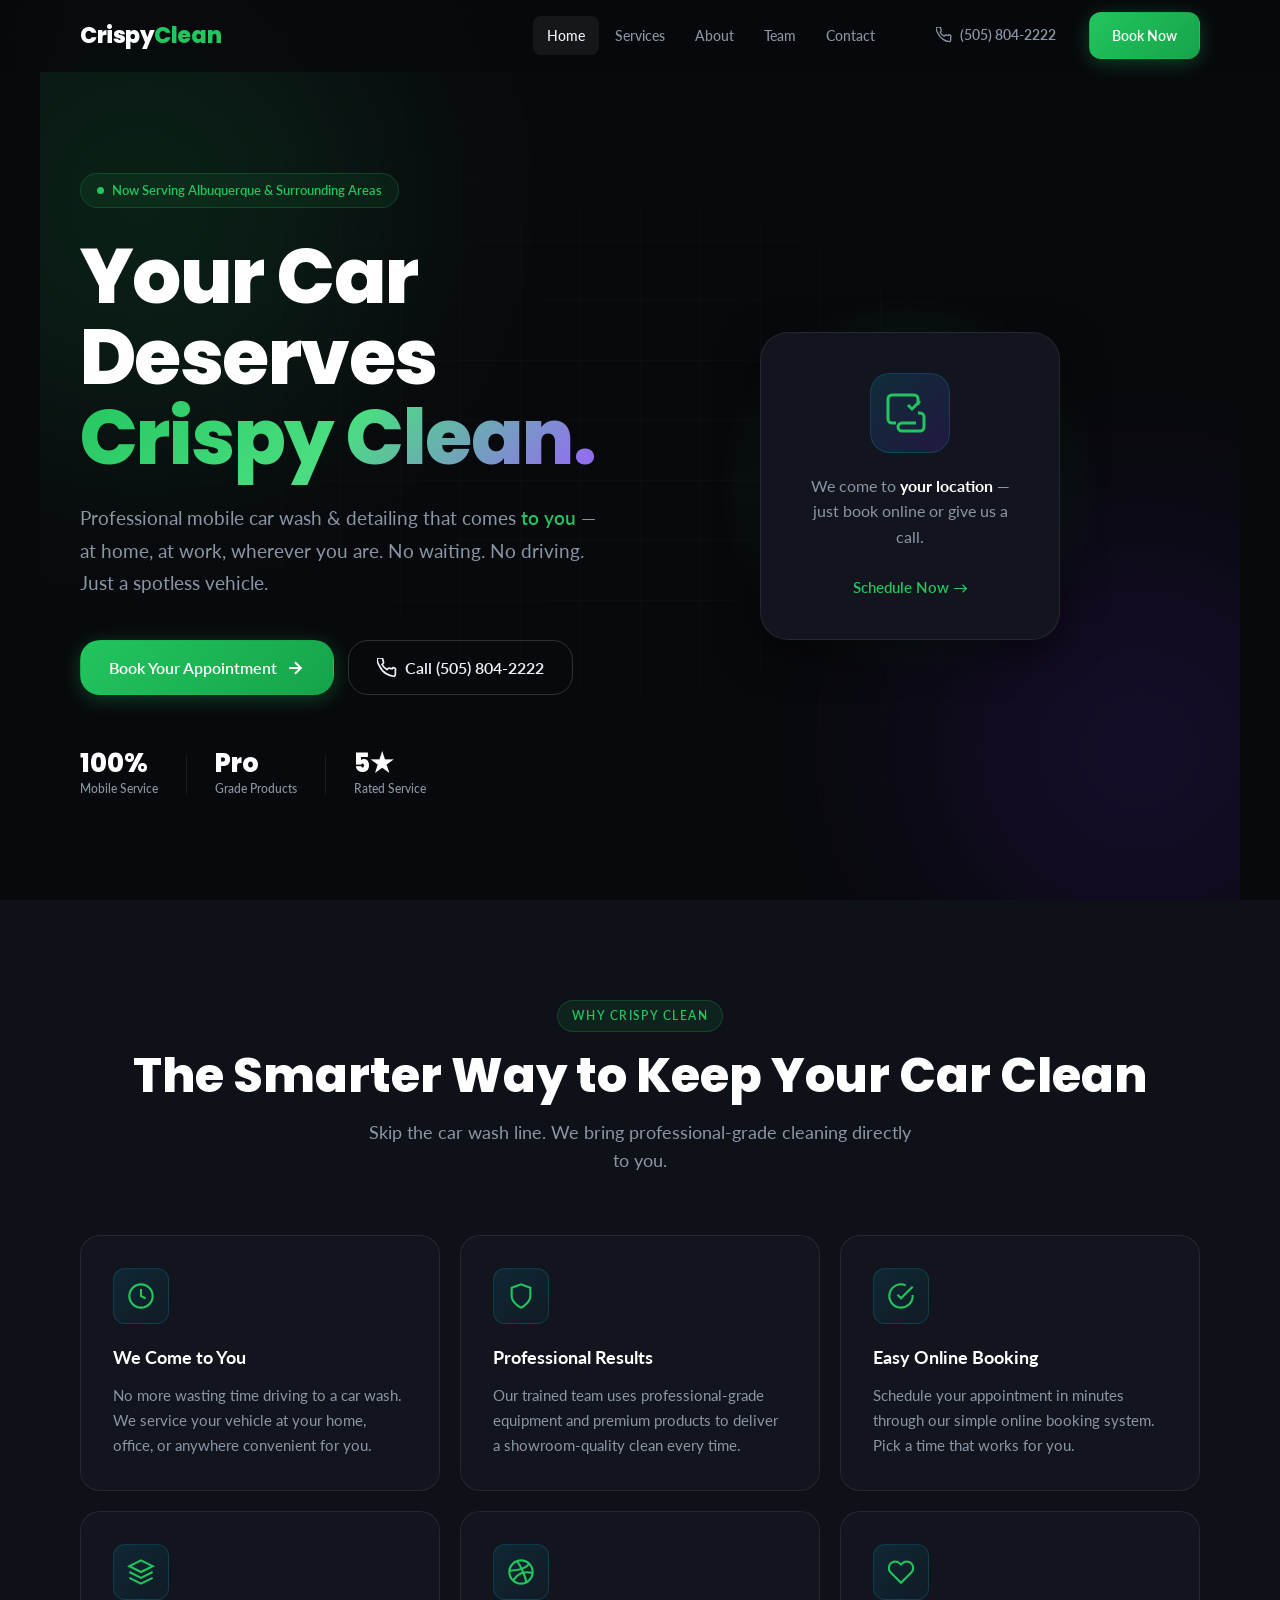
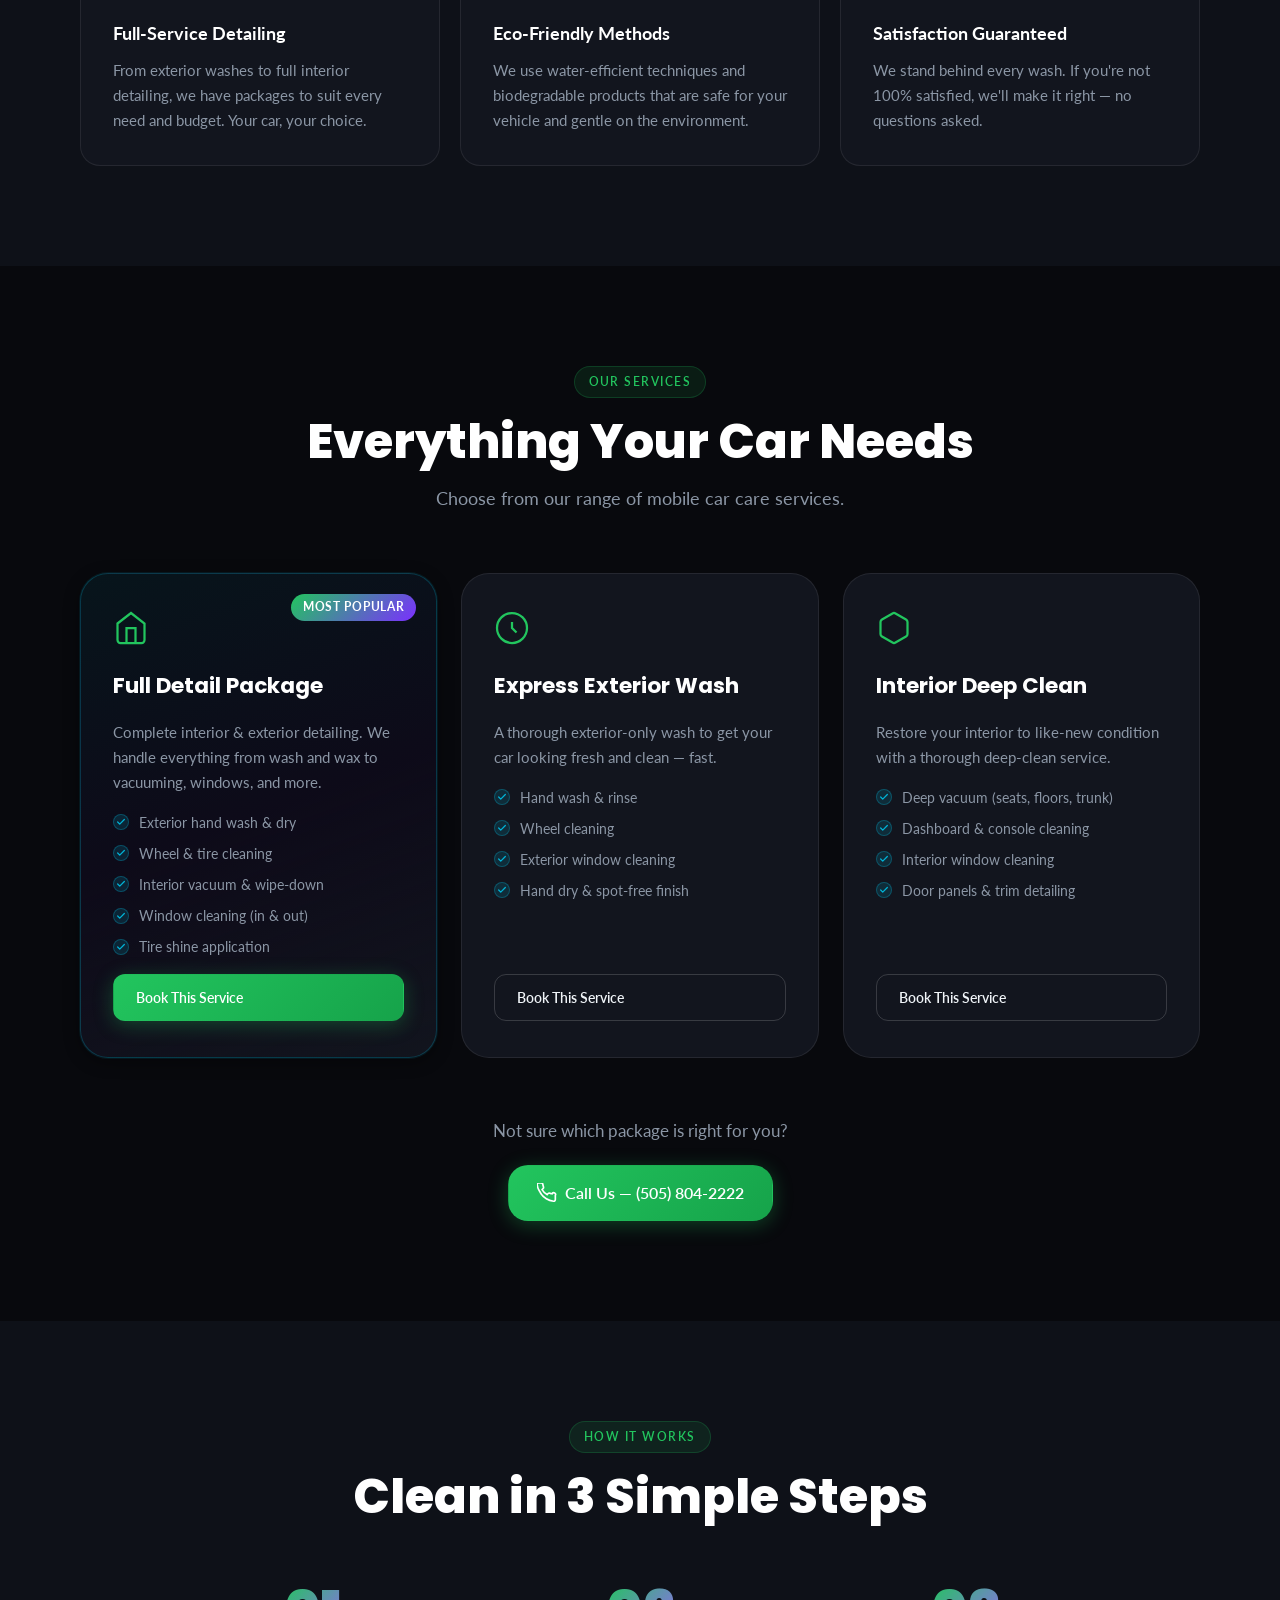
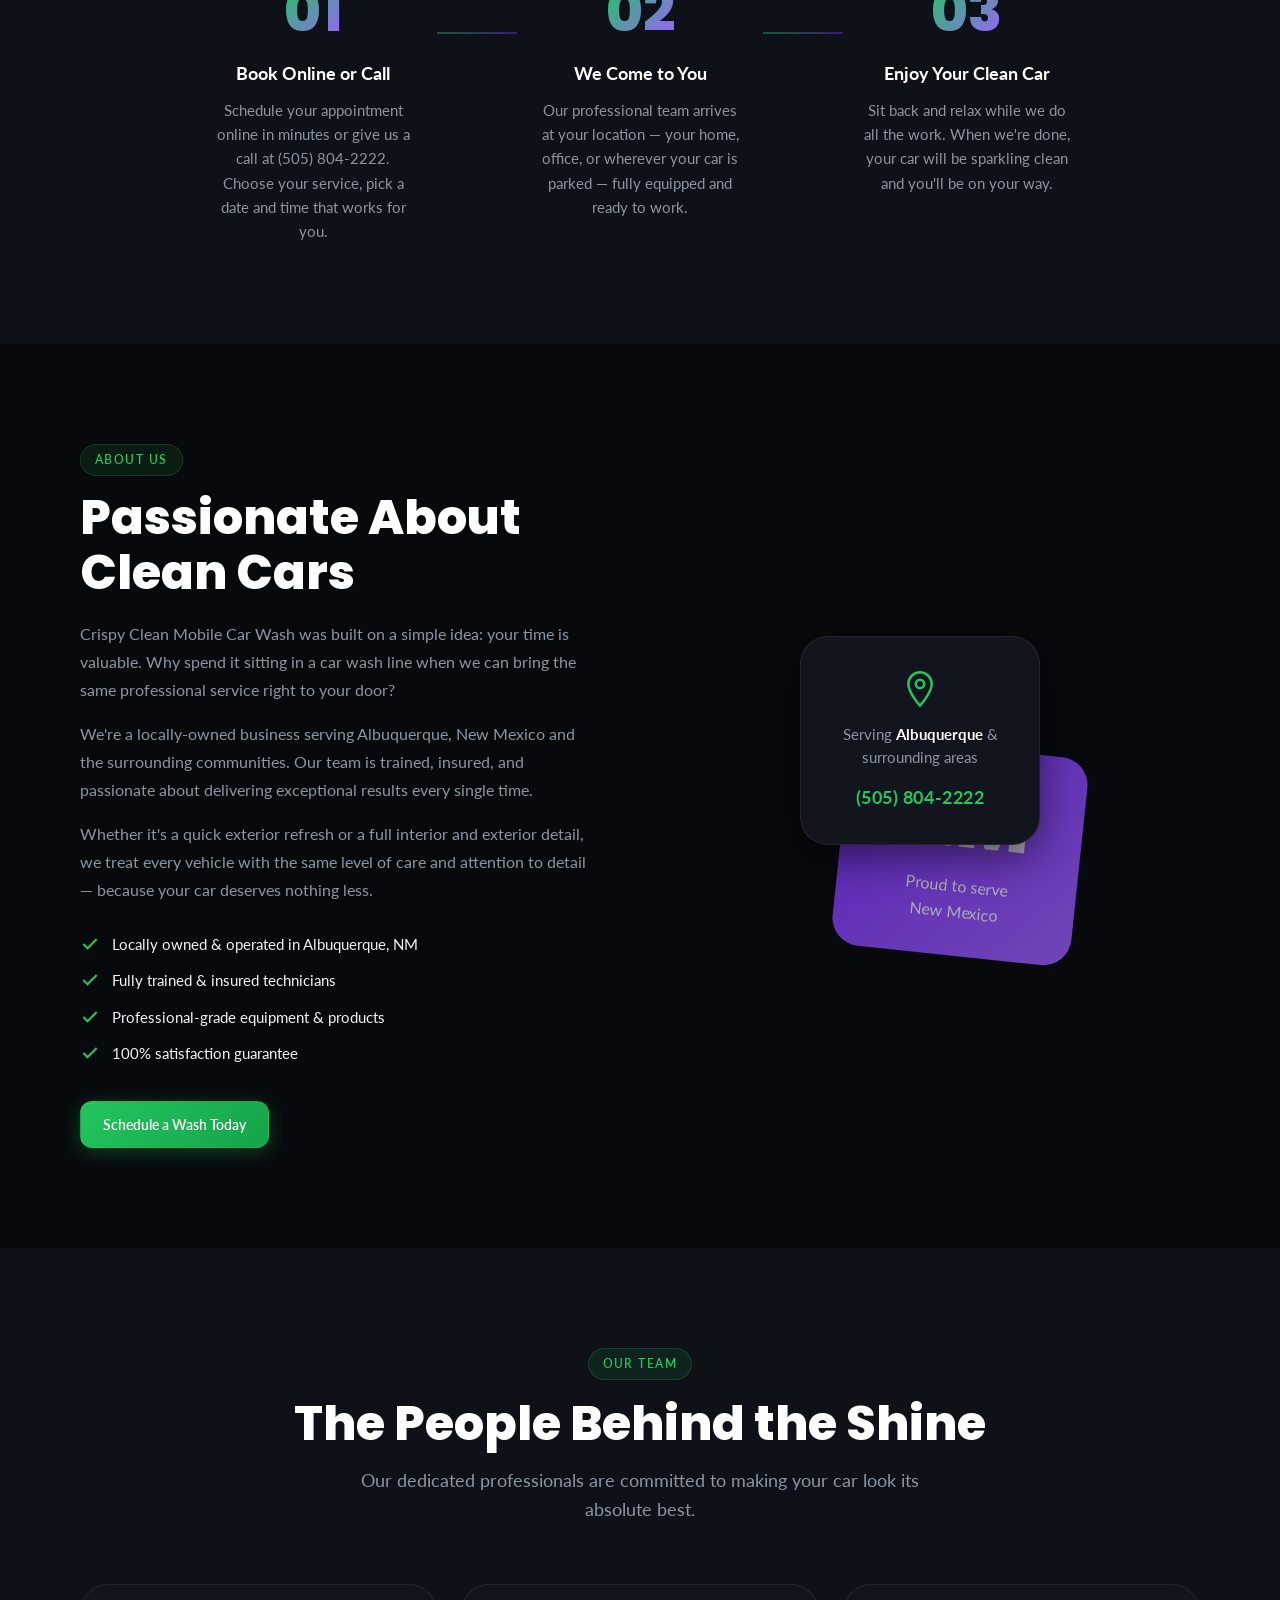
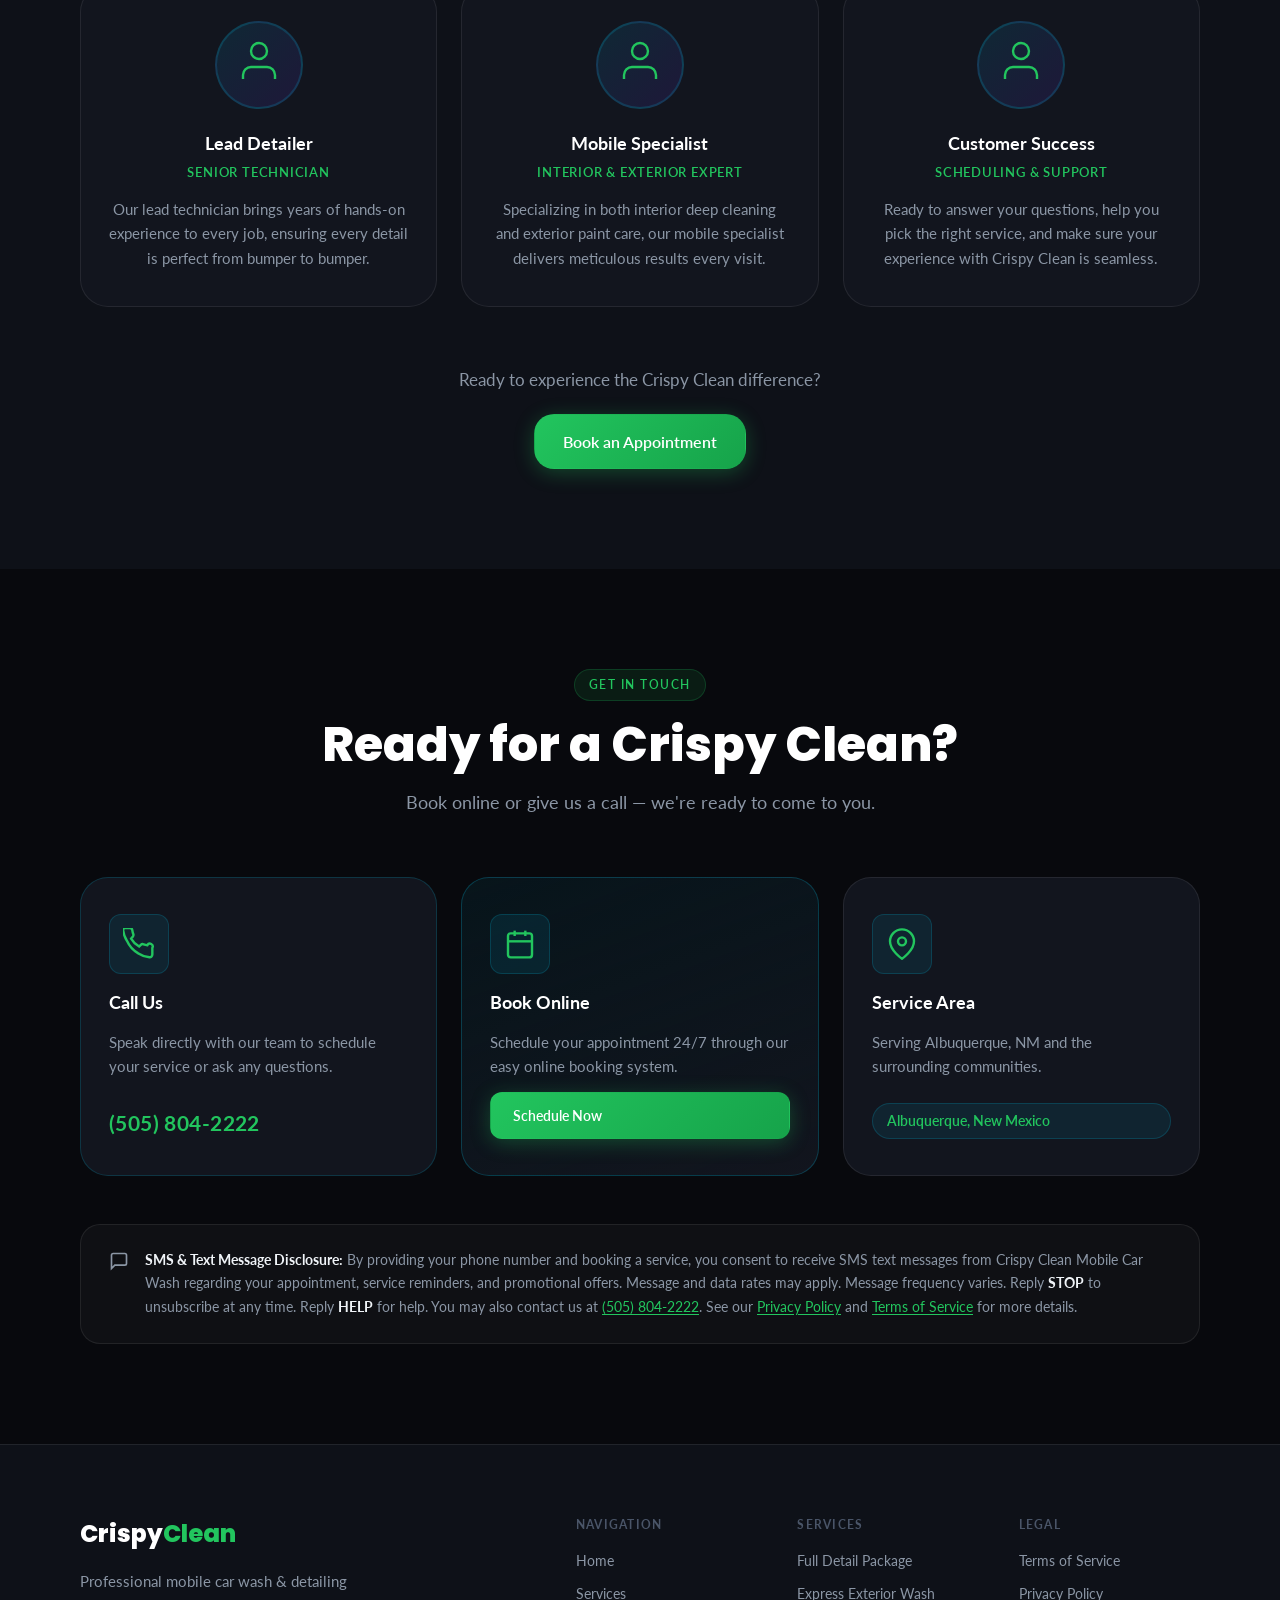
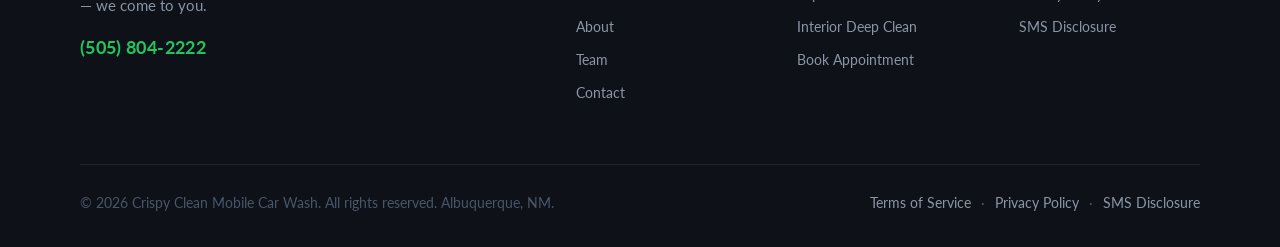
==== commit c8180dab: "edit: The color is not the same. The Color was green and the font are difficul - Changed primary col" ====
--- a/index.html
+++ b/index.html
@@ -13,7 +13,7 @@
   <link rel="stylesheet" href="styles.css" />
   <link rel="preconnect" href="https://fonts.googleapis.com" />
   <link rel="preconnect" href="https://fonts.gstatic.com" crossorigin />
-  <link href="https://fonts.googleapis.com/css2?family=Inter:wght@300;400;500;600;700;800;900&family=Syne:wght@700;800&display=swap" rel="stylesheet" />
+  <link href="https://fonts.googleapis.com/css2?family=Lato:wght@300;400;700;900&family=Poppins:wght@600;700;800&display=swap" rel="stylesheet" />
 </head>
 <body>
 
--- a/styles.css
+++ b/styles.css
@@ -11,10 +11,10 @@
   --color-border: rgba(255, 255, 255, 0.08);
   --color-border-hover: rgba(255, 255, 255, 0.16);
 
-  --color-primary: #00b4d8;
-  --color-primary-light: #48cae4;
-  --color-primary-dark: #0096b7;
-  --color-primary-glow: rgba(0, 180, 216, 0.25);
+  --color-primary: #22c55e;
+  --color-primary-light: #4ade80;
+  --color-primary-dark: #16a34a;
+  --color-primary-glow: rgba(34, 197, 94, 0.25);
 
   --color-accent: #7b2fff;
   --color-accent-light: #9d5fff;
@@ -27,8 +27,8 @@
   --color-white: #ffffff;
   --color-success: #22c55e;
 
-  --font-primary: 'Inter', -apple-system, BlinkMacSystemFont, 'Segoe UI', sans-serif;
-  --font-display: 'Syne', 'Inter', sans-serif;
+  --font-primary: 'Lato', -apple-system, BlinkMacSystemFont, 'Segoe UI', sans-serif;
+  --font-display: 'Poppins', 'Lato', sans-serif;
 
   --radius-sm: 8px;
   --radius-md: 12px;
@@ -98,8 +98,8 @@
   letter-spacing: 0.12em;
   text-transform: uppercase;
   color: var(--color-primary);
-  background: rgba(0, 180, 216, 0.1);
-  border: 1px solid rgba(0, 180, 216, 0.2);
+  background: rgba(34, 197, 94, 0.1);
+  border: 1px solid rgba(34, 197, 94, 0.2);
   padding: 5px 14px;
   border-radius: var(--radius-full);
   margin-bottom: 16px;
@@ -156,11 +156,11 @@
 .btn-primary {
   background: linear-gradient(135deg, var(--color-primary), var(--color-primary-dark));
   color: var(--color-white);
-  box-shadow: 0 4px 20px rgba(0, 180, 216, 0.3);
+  box-shadow: 0 4px 20px rgba(34, 197, 94, 0.3);
 }
 .btn-primary:hover {
   background: linear-gradient(135deg, var(--color-primary-light), var(--color-primary));
-  box-shadow: 0 6px 28px rgba(0, 180, 216, 0.45);
+  box-shadow: 0 6px 28px rgba(34, 197, 94, 0.45);
   transform: translateY(-2px);
 }
 
@@ -184,7 +184,7 @@
 }
 .btn-ghost:hover {
   color: var(--color-primary);
-  background: rgba(0, 180, 216, 0.08);
+  background: rgba(34, 197, 94, 0.08);
 }
 
 /* ===== NAVBAR ===== */
@@ -353,8 +353,8 @@
   font-size: 0.82rem;
   font-weight: 600;
   color: var(--color-primary);
-  background: rgba(0, 180, 216, 0.08);
-  border: 1px solid rgba(0, 180, 216, 0.2);
+  background: rgba(34, 197, 94, 0.08);
+  border: 1px solid rgba(34, 197, 94, 0.2);
   padding: 6px 16px;
   border-radius: var(--radius-full);
   margin-bottom: 28px;
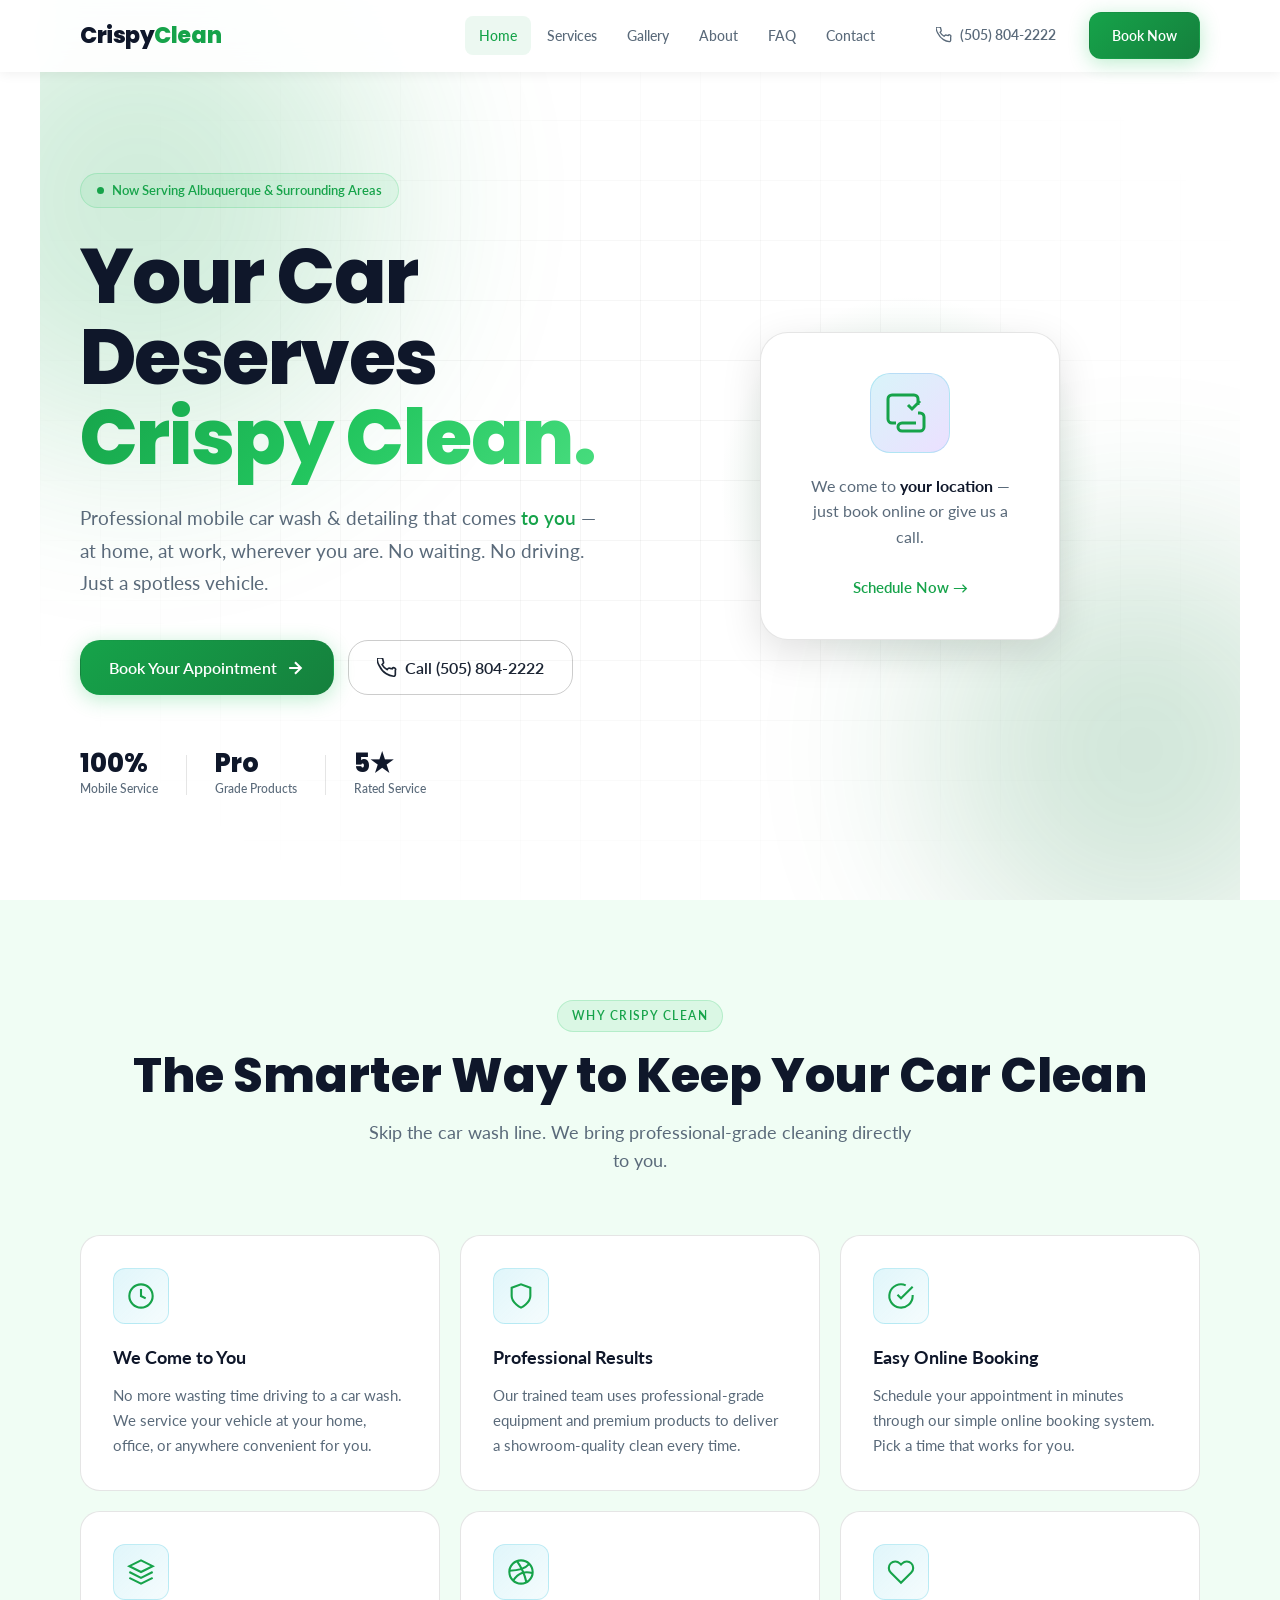
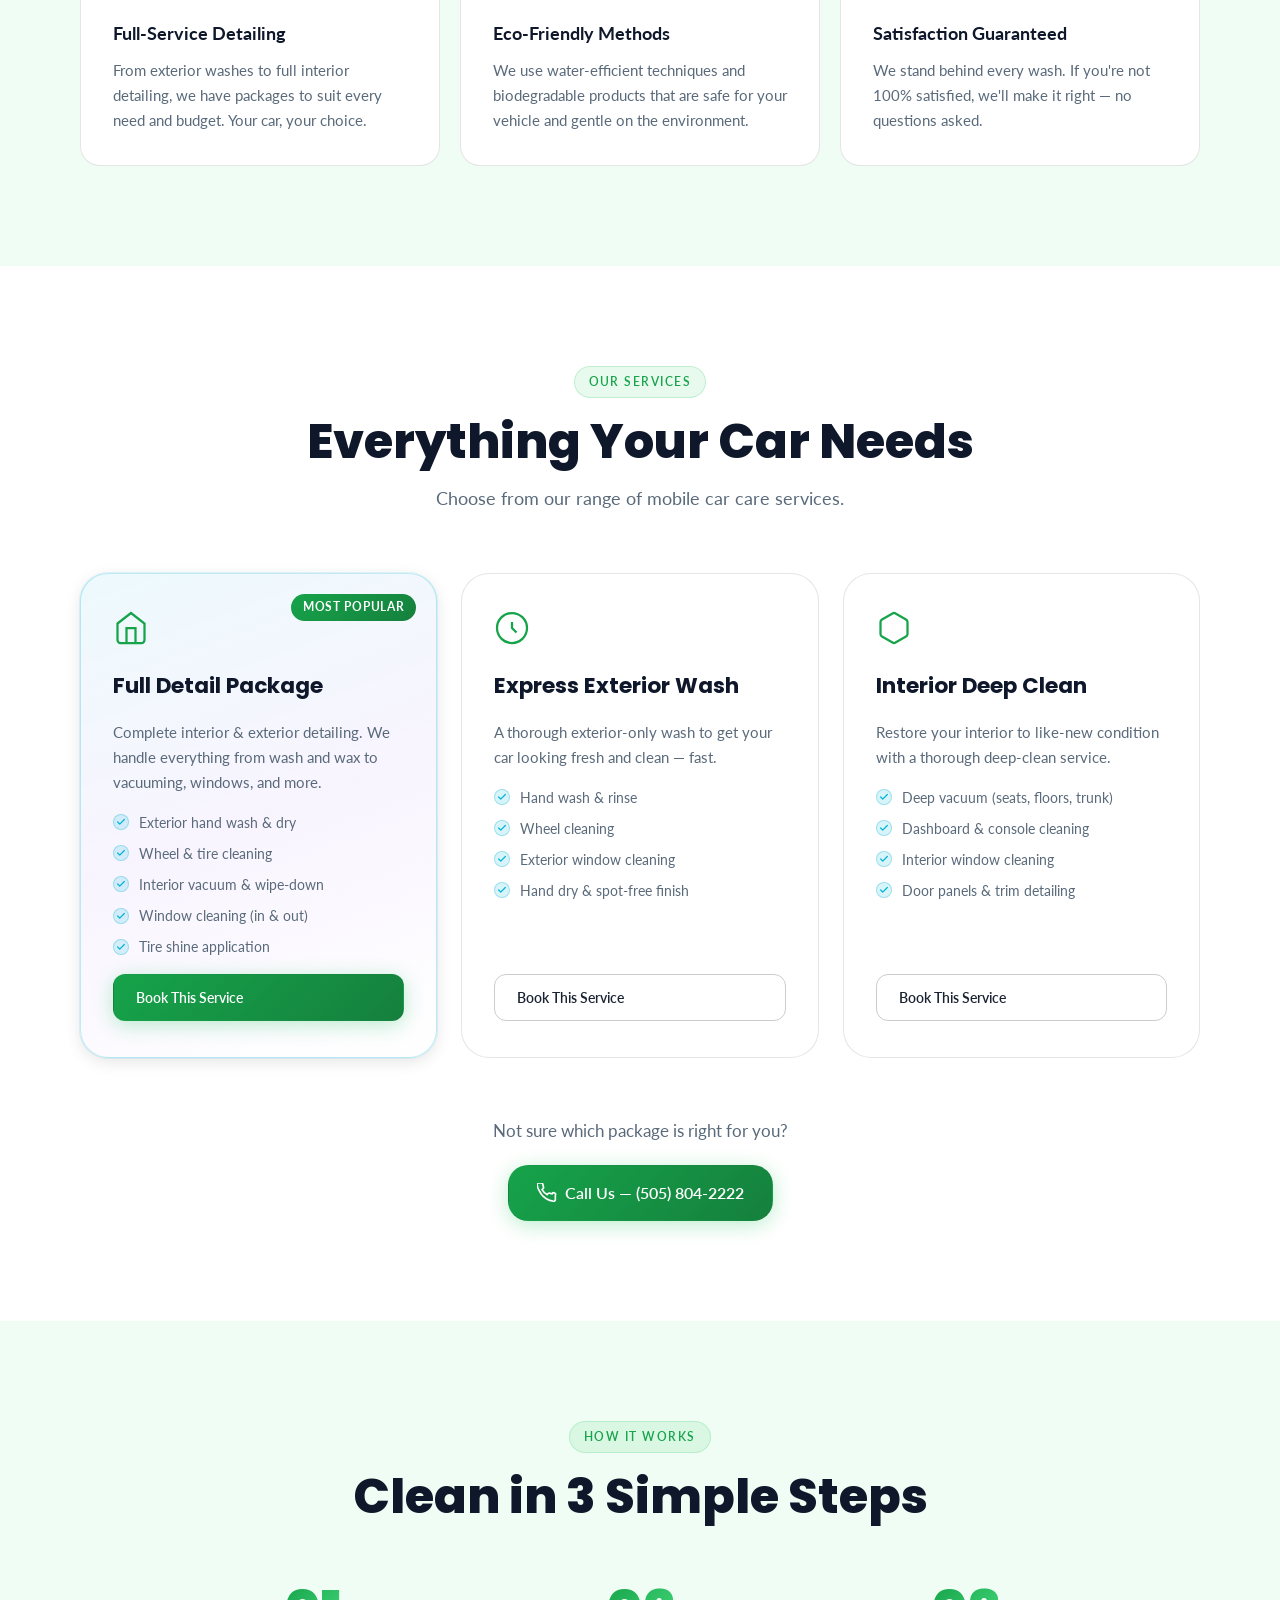
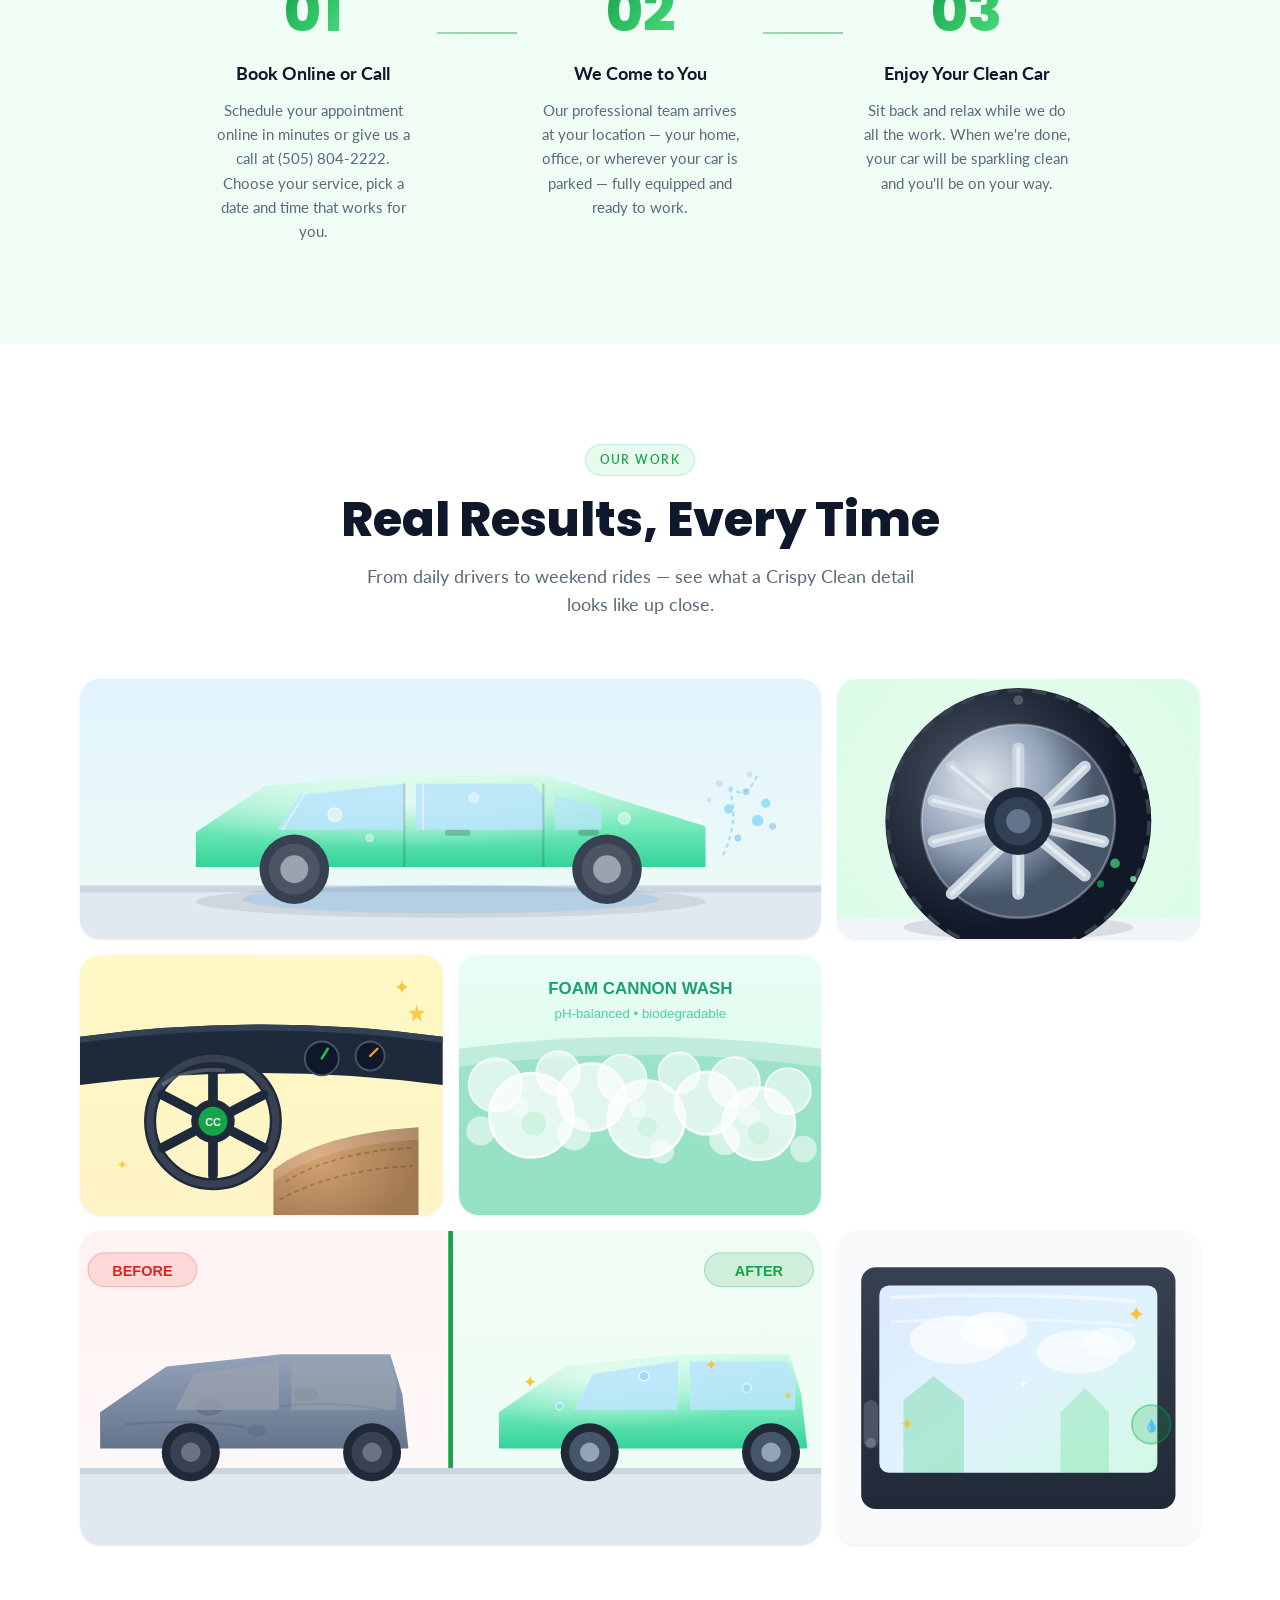
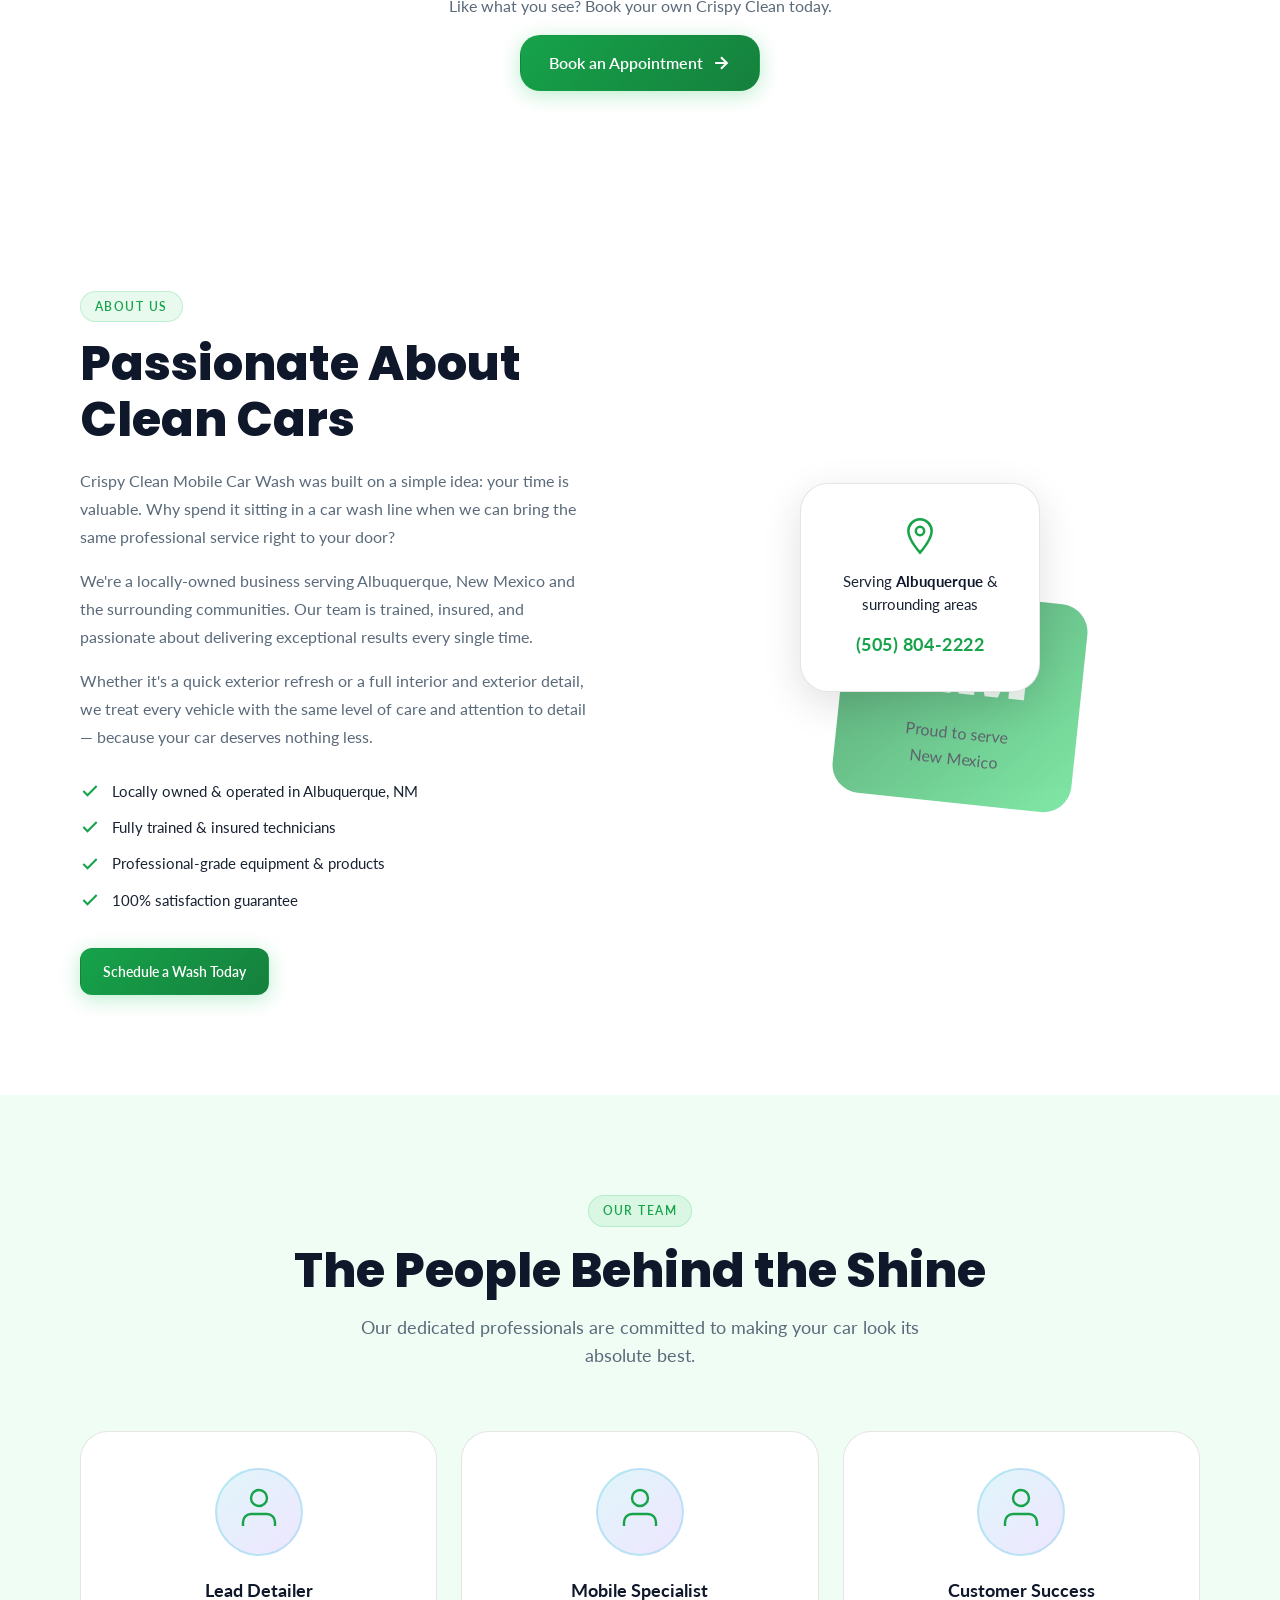
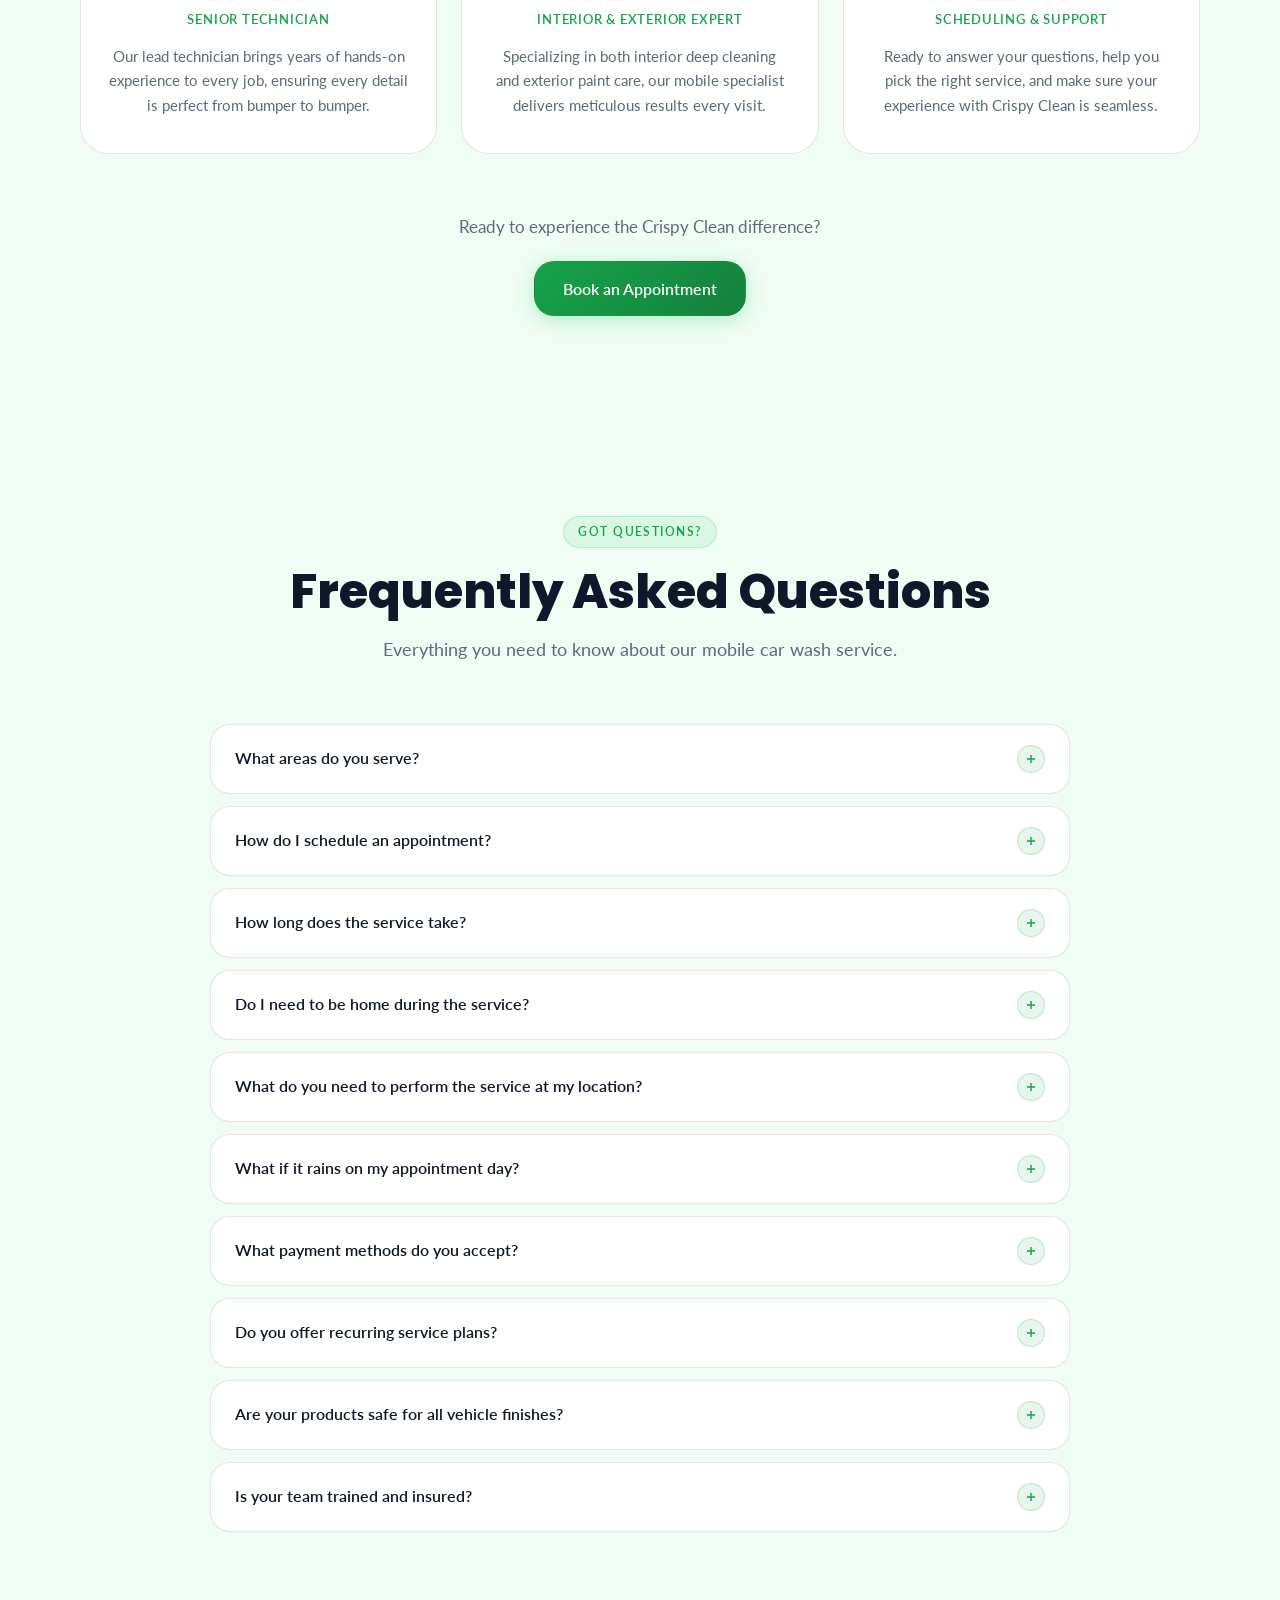
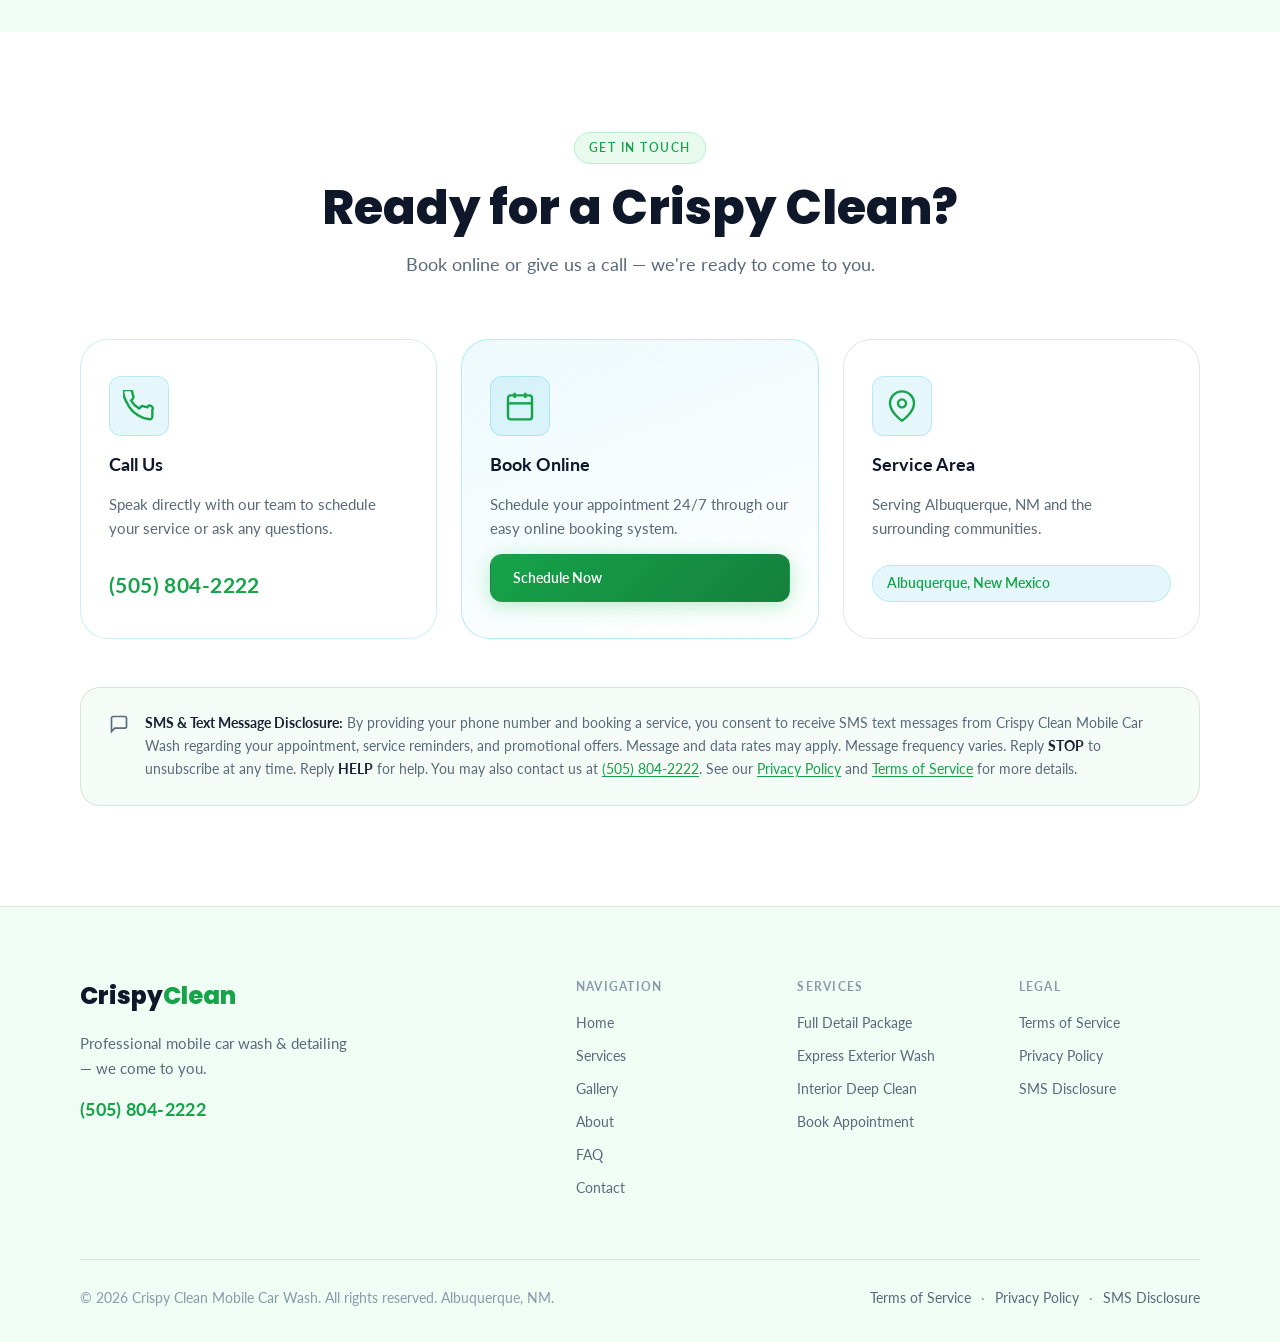
==== commit 91ebee7c: "edit: Font looks good, we are missing some sample photos. Generate photos.  An - Add gallery section" ====
--- a/index.html
+++ b/index.html
@@ -32,8 +32,9 @@
       <nav class="nav-links" id="nav-links">
         <a href="#home" class="nav-link">Home</a>
         <a href="#services" class="nav-link">Services</a>
+        <a href="#gallery" class="nav-link">Gallery</a>
         <a href="#about" class="nav-link">About</a>
-        <a href="#team" class="nav-link">Team</a>
+        <a href="#faq" class="nav-link">FAQ</a>
         <a href="#contact" class="nav-link">Contact</a>
       </nav>
       <div class="nav-actions">
@@ -257,6 +258,409 @@
             <p>Sit back and relax while we do all the work. When we're done, your car will be sparkling clean and you'll be on your way.</p>
           </div>
         </div>
+      </div>
+    </div>
+  </section>
+
+  <!-- ===== GALLERY ===== -->
+  <section class="gallery-section" id="gallery">
+    <div class="container">
+      <div class="section-header">
+        <span class="section-tag">Our Work</span>
+        <h2 class="section-title">Real Results, Every Time</h2>
+        <p class="section-desc">From daily drivers to weekend rides — see what a Crispy Clean detail looks like up close.</p>
+      </div>
+      <div class="gallery-grid">
+
+        <!-- Photo 1: Exterior Hand Wash (large) -->
+        <div class="gallery-photo gallery-photo--large" data-animate>
+          <svg viewBox="0 0 640 260" xmlns="http://www.w3.org/2000/svg" preserveAspectRatio="xMidYMid slice">
+            <defs>
+              <linearGradient id="sky1" x1="0" y1="0" x2="0" y2="1">
+                <stop offset="0%" stop-color="#e0f2fe"/>
+                <stop offset="100%" stop-color="#f0fdf4"/>
+              </linearGradient>
+              <linearGradient id="carBody1" x1="0" y1="0" x2="0" y2="1">
+                <stop offset="0%" stop-color="#d1fae5"/>
+                <stop offset="60%" stop-color="#6ee7b7"/>
+                <stop offset="100%" stop-color="#34d399"/>
+              </linearGradient>
+              <radialGradient id="shine1" cx="40%" cy="30%" r="50%">
+                <stop offset="0%" stop-color="rgba(255,255,255,0.7)"/>
+                <stop offset="100%" stop-color="rgba(255,255,255,0)"/>
+              </radialGradient>
+            </defs>
+            <!-- Background -->
+            <rect width="640" height="260" fill="url(#sky1)"/>
+            <!-- Ground -->
+            <rect y="200" width="640" height="60" fill="#e2e8f0"/>
+            <rect y="196" width="640" height="6" fill="#cbd5e1"/>
+            <!-- Water puddle -->
+            <ellipse cx="320" cy="208" rx="180" ry="12" fill="rgba(147,210,255,0.4)"/>
+            <!-- Car shadow -->
+            <ellipse cx="320" cy="210" rx="220" ry="14" fill="rgba(0,0,0,0.08)"/>
+            <!-- Car body -->
+            <path d="M100 180 L100 150 L160 110 L280 100 L400 100 L460 120 L540 145 L540 180 Z" fill="url(#carBody1)"/>
+            <path d="M100 180 L100 150 L160 110 L280 100 L400 100 L460 120 L540 145 L540 180 Z" fill="url(#shine1)"/>
+            <!-- Windows -->
+            <path d="M170 148 L190 118 L280 108 L280 148 Z" fill="#bae6fd" opacity="0.85"/>
+            <path d="M290 108 L390 108 L400 118 L400 148 L290 148 Z" fill="#bae6fd" opacity="0.85"/>
+            <path d="M410 118 L450 128 L450 148 L410 148 Z" fill="#bae6fd" opacity="0.7"/>
+            <!-- Window highlight -->
+            <line x1="175" y1="148" x2="195" y2="115" stroke="white" stroke-width="1.5" opacity="0.5"/>
+            <line x1="296" y1="108" x2="296" y2="148" stroke="white" stroke-width="1.5" opacity="0.5"/>
+            <!-- Wheels -->
+            <circle cx="185" cy="182" r="30" fill="#374151"/>
+            <circle cx="185" cy="182" r="22" fill="#4b5563"/>
+            <circle cx="185" cy="182" r="12" fill="#9ca3af"/>
+            <circle cx="455" cy="182" r="30" fill="#374151"/>
+            <circle cx="455" cy="182" r="22" fill="#4b5563"/>
+            <circle cx="455" cy="182" r="12" fill="#9ca3af"/>
+            <!-- Door details -->
+            <line x1="280" y1="108" x2="280" y2="180" stroke="rgba(0,0,0,0.15)" stroke-width="2"/>
+            <line x1="400" y1="108" x2="400" y2="180" stroke="rgba(0,0,0,0.15)" stroke-width="2"/>
+            <!-- Door handles -->
+            <rect x="315" y="148" width="22" height="5" rx="2.5" fill="rgba(0,0,0,0.2)"/>
+            <rect x="430" y="148" width="18" height="5" rx="2.5" fill="rgba(0,0,0,0.2)"/>
+            <!-- Water spray particles -->
+            <g opacity="0.7">
+              <circle cx="560" cy="130" r="4" fill="#7dd3fc"/>
+              <circle cx="575" cy="115" r="3" fill="#93c5fd"/>
+              <circle cx="585" cy="140" r="5" fill="#7dd3fc"/>
+              <circle cx="568" cy="155" r="3" fill="#93c5fd"/>
+              <circle cx="552" cy="108" r="3" fill="#bfdbfe"/>
+              <circle cx="592" cy="125" r="4" fill="#7dd3fc"/>
+              <circle cx="578" cy="100" r="2.5" fill="#bfdbfe"/>
+              <circle cx="598" cy="145" r="3" fill="#93c5fd"/>
+              <circle cx="543" cy="122" r="2" fill="#bfdbfe"/>
+            </g>
+            <!-- Spray arc -->
+            <path d="M555 170 Q570 140 560 110 Q575 125 585 100" stroke="#7dd3fc" stroke-width="2" fill="none" stroke-dasharray="4,3" opacity="0.6"/>
+            <!-- Bubbles on car -->
+            <circle cx="220" cy="135" r="6" fill="rgba(255,255,255,0.5)" stroke="rgba(255,255,255,0.7)" stroke-width="1"/>
+            <circle cx="340" cy="120" r="4" fill="rgba(255,255,255,0.4)" stroke="rgba(255,255,255,0.6)" stroke-width="1"/>
+            <circle cx="470" cy="138" r="5" fill="rgba(255,255,255,0.45)" stroke="rgba(255,255,255,0.65)" stroke-width="1"/>
+            <circle cx="250" cy="155" r="3" fill="rgba(255,255,255,0.35)" stroke="rgba(255,255,255,0.55)" stroke-width="1"/>
+          </svg>
+          <div class="gallery-caption-bar">
+            <svg width="14" height="14" viewBox="0 0 24 24" fill="none" stroke="currentColor" stroke-width="2.5"><polyline points="20 6 9 17 4 12"/></svg>
+            Exterior Hand Wash &amp; Rinse
+          </div>
+        </div>
+
+        <!-- Photo 2: Wheel Detailing -->
+        <div class="gallery-photo" data-animate>
+          <svg viewBox="0 0 300 260" xmlns="http://www.w3.org/2000/svg" preserveAspectRatio="xMidYMid slice">
+            <defs>
+              <radialGradient id="wheelBg" cx="50%" cy="50%" r="55%">
+                <stop offset="0%" stop-color="#f0fdf4"/>
+                <stop offset="100%" stop-color="#dcfce7"/>
+              </radialGradient>
+              <radialGradient id="tireGrad" cx="35%" cy="35%" r="55%">
+                <stop offset="0%" stop-color="#4b5563"/>
+                <stop offset="100%" stop-color="#111827"/>
+              </radialGradient>
+              <radialGradient id="rimGrad" cx="30%" cy="30%" r="60%">
+                <stop offset="0%" stop-color="#e2e8f0"/>
+                <stop offset="60%" stop-color="#94a3b8"/>
+                <stop offset="100%" stop-color="#475569"/>
+              </radialGradient>
+            </defs>
+            <rect width="300" height="260" fill="url(#wheelBg)"/>
+            <!-- Concrete floor suggestion -->
+            <rect y="220" width="300" height="40" fill="#f1f5f9"/>
+            <!-- Tire shadow -->
+            <ellipse cx="150" cy="228" rx="95" ry="10" fill="rgba(0,0,0,0.1)"/>
+            <!-- Tire outer -->
+            <circle cx="150" cy="140" r="110" fill="url(#tireGrad)"/>
+            <!-- Tire tread marks -->
+            <circle cx="150" cy="140" r="108" fill="none" stroke="#374151" stroke-width="3" stroke-dasharray="12,8"/>
+            <!-- Rim -->
+            <circle cx="150" cy="140" r="80" fill="url(#rimGrad)"/>
+            <!-- Rim highlight -->
+            <circle cx="150" cy="140" r="80" fill="none" stroke="rgba(255,255,255,0.3)" stroke-width="2"/>
+            <!-- Spokes -->
+            <g stroke="#cbd5e1" stroke-width="10" stroke-linecap="round">
+              <line x1="150" y1="80" x2="150" y2="200"/>
+              <line x1="95" y1="95" x2="205" y2="185"/>
+              <line x1="80" y1="157" x2="220" y2="123"/>
+              <line x1="95" y1="200" x2="205" y2="95"/>
+              <line x1="80" y1="123" x2="220" y2="157"/>
+            </g>
+            <g stroke="rgba(255,255,255,0.5)" stroke-width="3" stroke-linecap="round">
+              <line x1="150" y1="80" x2="150" y2="200"/>
+              <line x1="95" y1="95" x2="205" y2="185"/>
+              <line x1="80" y1="157" x2="220" y2="123"/>
+              <line x1="95" y1="200" x2="205" y2="95"/>
+              <line x1="80" y1="123" x2="220" y2="157"/>
+            </g>
+            <!-- Center cap -->
+            <circle cx="150" cy="140" r="28" fill="#1e293b"/>
+            <circle cx="150" cy="140" r="20" fill="#334155"/>
+            <circle cx="150" cy="140" r="10" fill="#64748b"/>
+            <!-- Shine dots on tire -->
+            <circle cx="150" cy="40" r="4" fill="rgba(255,255,255,0.2)"/>
+            <circle cx="248" cy="98" r="3" fill="rgba(255,255,255,0.15)"/>
+            <!-- Tire shine product droplets -->
+            <circle cx="230" cy="175" r="4" fill="#4ade80" opacity="0.7"/>
+            <circle cx="218" cy="192" r="3" fill="#22c55e" opacity="0.6"/>
+            <circle cx="245" cy="188" r="2.5" fill="#86efac" opacity="0.8"/>
+          </svg>
+          <div class="gallery-caption-bar">
+            <svg width="14" height="14" viewBox="0 0 24 24" fill="none" stroke="currentColor" stroke-width="2.5"><polyline points="20 6 9 17 4 12"/></svg>
+            Wheel &amp; Tire Detailing
+          </div>
+        </div>
+
+        <!-- Photo 3: Interior Deep Clean -->
+        <div class="gallery-photo" data-animate>
+          <svg viewBox="0 0 300 260" xmlns="http://www.w3.org/2000/svg" preserveAspectRatio="xMidYMid slice">
+            <defs>
+              <linearGradient id="intBg" x1="0" y1="0" x2="0" y2="1">
+                <stop offset="0%" stop-color="#fef9c3"/>
+                <stop offset="100%" stop-color="#fef3c7"/>
+              </linearGradient>
+              <radialGradient id="seatGrad" cx="30%" cy="25%" r="70%">
+                <stop offset="0%" stop-color="#d4a373"/>
+                <stop offset="100%" stop-color="#a07850"/>
+              </radialGradient>
+            </defs>
+            <rect width="300" height="260" fill="url(#intBg)"/>
+            <!-- Dashboard -->
+            <path d="M0 90 Q150 70 300 90 L300 130 Q150 110 0 130 Z" fill="#1e293b"/>
+            <path d="M0 90 Q150 70 300 90 L300 95 Q150 75 0 95 Z" fill="#334155"/>
+            <!-- Steering wheel -->
+            <circle cx="110" cy="160" r="52" fill="none" stroke="#1e293b" stroke-width="10"/>
+            <circle cx="110" cy="160" r="52" fill="none" stroke="#374151" stroke-width="6"/>
+            <!-- Wheel spokes -->
+            <line x1="110" y1="115" x2="110" y2="205" stroke="#1e293b" stroke-width="8" stroke-linecap="round"/>
+            <line x1="68" y1="138" x2="152" y2="182" stroke="#1e293b" stroke-width="8" stroke-linecap="round"/>
+            <line x1="68" y1="182" x2="152" y2="138" stroke="#1e293b" stroke-width="8" stroke-linecap="round"/>
+            <!-- Center hub -->
+            <circle cx="110" cy="160" r="18" fill="#1e293b"/>
+            <circle cx="110" cy="160" r="12" fill="#16a34a"/>
+            <text x="110" y="164" text-anchor="middle" fill="white" font-size="9" font-family="sans-serif" font-weight="bold">CC</text>
+            <!-- Wheel highlight -->
+            <path d="M68 130 Q90 115 120 118" stroke="rgba(255,255,255,0.2)" stroke-width="3" fill="none"/>
+            <!-- Seat -->
+            <path d="M160 200 Q200 170 280 165 L280 260 L160 260 Z" fill="url(#seatGrad)"/>
+            <path d="M160 200 Q200 170 280 165 L280 175 Q200 180 160 210 Z" fill="rgba(255,255,255,0.15)"/>
+            <!-- Seat stitching -->
+            <path d="M170 210 Q210 185 275 182" stroke="rgba(0,0,0,0.2)" stroke-width="1.5" stroke-dasharray="4,3" fill="none"/>
+            <path d="M165 225 Q210 200 275 197" stroke="rgba(0,0,0,0.2)" stroke-width="1.5" stroke-dasharray="4,3" fill="none"/>
+            <!-- Dashboard instruments -->
+            <circle cx="200" cy="108" r="14" fill="#0f172a" stroke="#475569" stroke-width="1.5"/>
+            <circle cx="240" cy="106" r="12" fill="#0f172a" stroke="#475569" stroke-width="1.5"/>
+            <line x1="200" y1="108" x2="205" y2="100" stroke="#22c55e" stroke-width="2" stroke-linecap="round"/>
+            <line x1="240" y1="106" x2="246" y2="100" stroke="#f59e0b" stroke-width="2" stroke-linecap="round"/>
+            <!-- Sparkle / clean indicators -->
+            <g fill="#fbbf24" opacity="0.8">
+              <polygon points="280,50 282,58 290,58 284,63 286,71 280,66 274,71 276,63 270,58 278,58" transform="scale(0.7) translate(118,40)"/>
+            </g>
+            <text x="260" y="55" font-size="16" fill="#fbbf24" opacity="0.9">✦</text>
+            <text x="30" y="200" font-size="12" fill="#fbbf24" opacity="0.7">✦</text>
+          </svg>
+          <div class="gallery-caption-bar">
+            <svg width="14" height="14" viewBox="0 0 24 24" fill="none" stroke="currentColor" stroke-width="2.5"><polyline points="20 6 9 17 4 12"/></svg>
+            Interior Deep Clean
+          </div>
+        </div>
+
+        <!-- Photo 4: Foam & Suds Wash -->
+        <div class="gallery-photo" data-animate>
+          <svg viewBox="0 0 300 260" xmlns="http://www.w3.org/2000/svg" preserveAspectRatio="xMidYMid slice">
+            <defs>
+              <linearGradient id="foamBg" x1="0" y1="0" x2="0" y2="1">
+                <stop offset="0%" stop-color="#ecfdf5"/>
+                <stop offset="100%" stop-color="#d1fae5"/>
+              </linearGradient>
+            </defs>
+            <rect width="300" height="260" fill="url(#foamBg)"/>
+            <!-- Hood/panel surface -->
+            <path d="M0 100 Q150 80 300 100 L300 260 L0 260 Z" fill="#059669" opacity="0.15"/>
+            <path d="M0 115 Q150 95 300 115 L300 260 L0 260 Z" fill="#10b981" opacity="0.2"/>
+            <!-- Foam bubbles - large -->
+            <circle cx="60" cy="155" r="35" fill="rgba(255,255,255,0.75)" stroke="rgba(255,255,255,0.9)" stroke-width="2"/>
+            <circle cx="110" cy="140" r="28" fill="rgba(255,255,255,0.7)" stroke="rgba(255,255,255,0.85)" stroke-width="2"/>
+            <circle cx="155" cy="158" r="32" fill="rgba(255,255,255,0.72)" stroke="rgba(255,255,255,0.88)" stroke-width="2"/>
+            <circle cx="205" cy="145" r="26" fill="rgba(255,255,255,0.68)" stroke="rgba(255,255,255,0.85)" stroke-width="2"/>
+            <circle cx="248" cy="162" r="30" fill="rgba(255,255,255,0.7)" stroke="rgba(255,255,255,0.87)" stroke-width="2"/>
+            <!-- Foam bubbles - medium -->
+            <circle cx="30" cy="130" r="22" fill="rgba(255,255,255,0.65)" stroke="rgba(255,255,255,0.8)" stroke-width="1.5"/>
+            <circle cx="82" cy="120" r="18" fill="rgba(255,255,255,0.6)" stroke="rgba(255,255,255,0.78)" stroke-width="1.5"/>
+            <circle cx="135" cy="125" r="20" fill="rgba(255,255,255,0.62)" stroke="rgba(255,255,255,0.8)" stroke-width="1.5"/>
+            <circle cx="182" cy="120" r="17" fill="rgba(255,255,255,0.58)" stroke="rgba(255,255,255,0.76)" stroke-width="1.5"/>
+            <circle cx="228" cy="128" r="21" fill="rgba(255,255,255,0.63)" stroke="rgba(255,255,255,0.8)" stroke-width="1.5"/>
+            <circle cx="272" cy="135" r="19" fill="rgba(255,255,255,0.6)" stroke="rgba(255,255,255,0.78)" stroke-width="1.5"/>
+            <!-- Foam bubbles - small -->
+            <circle cx="18" cy="168" r="12" fill="rgba(255,255,255,0.55)"/>
+            <circle cx="95" cy="170" r="14" fill="rgba(255,255,255,0.6)"/>
+            <circle cx="168" cy="185" r="10" fill="rgba(255,255,255,0.55)"/>
+            <circle cx="220" cy="175" r="13" fill="rgba(255,255,255,0.58)"/>
+            <circle cx="285" cy="183" r="11" fill="rgba(255,255,255,0.53)"/>
+            <!-- Bubble inner highlights -->
+            <circle cx="50" cy="148" r="8" fill="rgba(255,255,255,0.4)"/>
+            <circle cx="148" cy="150" r="7" fill="rgba(255,255,255,0.4)"/>
+            <circle cx="240" cy="155" r="9" fill="rgba(255,255,255,0.4)"/>
+            <!-- Green color reflected in bubbles -->
+            <circle cx="62" cy="162" r="10" fill="rgba(74,222,128,0.15)"/>
+            <circle cx="156" cy="165" r="8" fill="rgba(74,222,128,0.12)"/>
+            <circle cx="248" cy="170" r="9" fill="rgba(74,222,128,0.13)"/>
+            <!-- Water drops at bottom -->
+            <ellipse cx="150" cy="248" rx="140" ry="8" fill="rgba(147,210,255,0.3)"/>
+            <!-- Top text area -->
+            <text x="150" y="55" text-anchor="middle" font-family="sans-serif" font-size="14" font-weight="bold" fill="#059669" opacity="0.9">FOAM CANNON WASH</text>
+            <text x="150" y="75" text-anchor="middle" font-family="sans-serif" font-size="11" fill="#10b981" opacity="0.7">pH-balanced • biodegradable</text>
+          </svg>
+          <div class="gallery-caption-bar">
+            <svg width="14" height="14" viewBox="0 0 24 24" fill="none" stroke="currentColor" stroke-width="2.5"><polyline points="20 6 9 17 4 12"/></svg>
+            Foam Cannon Treatment
+          </div>
+        </div>
+
+        <!-- Photo 5: Before & After (large) -->
+        <div class="gallery-photo gallery-photo--large" data-animate>
+          <svg viewBox="0 0 640 260" xmlns="http://www.w3.org/2000/svg" preserveAspectRatio="xMidYMid slice">
+            <defs>
+              <linearGradient id="beforeBg" x1="0" y1="0" x2="0" y2="1">
+                <stop offset="0%" stop-color="#fef2f2"/>
+                <stop offset="100%" stop-color="#fef9f9"/>
+              </linearGradient>
+              <linearGradient id="afterBg" x1="0" y1="0" x2="0" y2="1">
+                <stop offset="0%" stop-color="#f0fdf4"/>
+                <stop offset="100%" stop-color="#ecfdf5"/>
+              </linearGradient>
+              <linearGradient id="carDirty" x1="0" y1="0" x2="0" y2="1">
+                <stop offset="0%" stop-color="#94a3b8"/>
+                <stop offset="100%" stop-color="#64748b"/>
+              </linearGradient>
+              <linearGradient id="carClean" x1="0" y1="0" x2="0" y2="1">
+                <stop offset="0%" stop-color="#d1fae5"/>
+                <stop offset="60%" stop-color="#6ee7b7"/>
+                <stop offset="100%" stop-color="#34d399"/>
+              </linearGradient>
+              <radialGradient id="cleanShine" cx="35%" cy="25%" r="55%">
+                <stop offset="0%" stop-color="rgba(255,255,255,0.65)"/>
+                <stop offset="100%" stop-color="rgba(255,255,255,0)"/>
+              </radialGradient>
+            </defs>
+            <!-- Split background -->
+            <rect width="320" height="260" fill="url(#beforeBg)"/>
+            <rect x="320" width="320" height="260" fill="url(#afterBg)"/>
+            <!-- Divider line -->
+            <rect x="316" width="8" height="260" fill="white"/>
+            <rect x="318" width="4" height="260" fill="#16a34a"/>
+            <!-- BEFORE label -->
+            <rect x="20" y="18" width="90" height="28" rx="14" fill="rgba(239,68,68,0.15)" stroke="rgba(239,68,68,0.3)" stroke-width="1"/>
+            <text x="65" y="37" text-anchor="middle" font-family="sans-serif" font-size="12" font-weight="bold" fill="#dc2626">BEFORE</text>
+            <!-- AFTER label -->
+            <rect x="530" y="18" width="90" height="28" rx="14" fill="rgba(22,163,74,0.15)" stroke="rgba(22,163,74,0.3)" stroke-width="1"/>
+            <text x="575" y="37" text-anchor="middle" font-family="sans-serif" font-size="12" font-weight="bold" fill="#16a34a">AFTER</text>
+            <!-- Ground -->
+            <rect y="200" width="640" height="60" fill="#e2e8f0"/>
+            <rect y="196" width="640" height="5" fill="#cbd5e1"/>
+            <!-- BEFORE car (dirty/dull) left side -->
+            <path d="M30 180 L30 150 L85 112 L180 102 L270 102 L280 135 L285 180 Z" fill="url(#carDirty)"/>
+            <!-- Dirt spots -->
+            <ellipse cx="120" cy="145" rx="12" ry="8" fill="rgba(0,0,0,0.12)"/>
+            <ellipse cx="200" cy="135" rx="10" ry="6" fill="rgba(0,0,0,0.1)"/>
+            <ellipse cx="160" cy="165" rx="8" ry="5" fill="rgba(0,0,0,0.08)"/>
+            <!-- Dirty windows -->
+            <path d="M92 148 L108 118 L178 108 L178 148 Z" fill="#9ca3af" opacity="0.7"/>
+            <path d="M188 108 L268 108 L275 122 L275 148 L188 148 Z" fill="#9ca3af" opacity="0.6"/>
+            <!-- Dirty wheels -->
+            <circle cx="105" cy="183" r="24" fill="#1f2937"/>
+            <circle cx="105" cy="183" r="17" fill="#374151"/>
+            <circle cx="105" cy="183" r="8" fill="#6b7280"/>
+            <circle cx="255" cy="183" r="24" fill="#1f2937"/>
+            <circle cx="255" cy="183" r="17" fill="#374151"/>
+            <circle cx="255" cy="183" r="8" fill="#6b7280"/>
+            <!-- Grime lines on car -->
+            <path d="M50 160 Q100 155 150 162" stroke="rgba(0,0,0,0.1)" stroke-width="2" fill="none"/>
+            <path d="M180 145 Q220 140 265 148" stroke="rgba(0,0,0,0.08)" stroke-width="1.5" fill="none"/>
+            <!-- AFTER car (clean/shiny) right side -->
+            <path d="M360 180 L360 150 L415 112 L510 102 L600 102 L610 135 L615 180 Z" fill="url(#carClean)"/>
+            <path d="M360 180 L360 150 L415 112 L510 102 L600 102 L610 135 L615 180 Z" fill="url(#cleanShine)"/>
+            <!-- Clean windows -->
+            <path d="M422 148 L438 118 L508 108 L508 148 Z" fill="#bae6fd" opacity="0.85"/>
+            <path d="M518 108 L598 108 L605 122 L605 148 L518 148 Z" fill="#bae6fd" opacity="0.85"/>
+            <!-- Clean wheels -->
+            <circle cx="435" cy="183" r="24" fill="#1f2937"/>
+            <circle cx="435" cy="183" r="17" fill="#475569"/>
+            <circle cx="435" cy="183" r="8" fill="#94a3b8"/>
+            <circle cx="585" cy="183" r="24" fill="#1f2937"/>
+            <circle cx="585" cy="183" r="17" fill="#475569"/>
+            <circle cx="585" cy="183" r="8" fill="#94a3b8"/>
+            <!-- Shine sparkles on clean car -->
+            <text x="380" y="130" font-size="14" fill="#fbbf24" opacity="0.9">✦</text>
+            <text x="530" y="115" font-size="12" fill="#fbbf24" opacity="0.85">✦</text>
+            <text x="595" y="140" font-size="10" fill="#fbbf24" opacity="0.8">✦</text>
+            <!-- Water beads on clean car -->
+            <circle cx="480" cy="120" r="4" fill="rgba(147,210,255,0.7)" stroke="rgba(255,255,255,0.8)" stroke-width="1"/>
+            <circle cx="565" cy="130" r="3.5" fill="rgba(147,210,255,0.65)" stroke="rgba(255,255,255,0.75)" stroke-width="1"/>
+            <circle cx="410" cy="145" r="3" fill="rgba(147,210,255,0.6)" stroke="rgba(255,255,255,0.7)" stroke-width="1"/>
+          </svg>
+          <div class="gallery-caption-bar">
+            <svg width="14" height="14" viewBox="0 0 24 24" fill="none" stroke="currentColor" stroke-width="2.5"><polyline points="20 6 9 17 4 12"/></svg>
+            Before &amp; After — The Crispy Clean Difference
+          </div>
+        </div>
+
+        <!-- Photo 6: Window Detailing -->
+        <div class="gallery-photo" data-animate>
+          <svg viewBox="0 0 300 260" xmlns="http://www.w3.org/2000/svg" preserveAspectRatio="xMidYMid slice">
+            <defs>
+              <linearGradient id="skyRef" x1="0" y1="0" x2="1" y2="1">
+                <stop offset="0%" stop-color="#dbeafe"/>
+                <stop offset="50%" stop-color="#e0f2fe"/>
+                <stop offset="100%" stop-color="#d1fae5"/>
+              </linearGradient>
+              <linearGradient id="windowFrame" x1="0" y1="0" x2="0" y2="1">
+                <stop offset="0%" stop-color="#374151"/>
+                <stop offset="100%" stop-color="#1f2937"/>
+              </linearGradient>
+            </defs>
+            <rect width="300" height="260" fill="#f8fafc"/>
+            <!-- Car door frame -->
+            <rect x="20" y="30" width="260" height="200" rx="12" fill="url(#windowFrame)"/>
+            <!-- Window glass with sky reflection -->
+            <rect x="35" y="45" width="230" height="155" rx="8" fill="url(#skyRef)"/>
+            <!-- Cloud reflection in window -->
+            <ellipse cx="100" cy="90" rx="40" ry="20" fill="rgba(255,255,255,0.7)"/>
+            <ellipse cx="130" cy="82" rx="28" ry="15" fill="rgba(255,255,255,0.75)"/>
+            <ellipse cx="200" cy="100" rx="35" ry="18" fill="rgba(255,255,255,0.65)"/>
+            <ellipse cx="225" cy="92" rx="22" ry="12" fill="rgba(255,255,255,0.6)"/>
+            <!-- Green tree reflection -->
+            <path d="M55 200 L55 140 L80 120 L105 140 L105 200 Z" fill="rgba(34,197,94,0.25)"/>
+            <path d="M185 200 L185 150 L205 130 L225 150 L225 200 Z" fill="rgba(34,197,94,0.2)"/>
+            <!-- Squeegee streak (clean) -->
+            <path d="M45 55 Q150 50 245 58" stroke="rgba(255,255,255,0.5)" stroke-width="3" fill="none" stroke-linecap="round"/>
+            <path d="M45 75 Q150 70 245 78" stroke="rgba(255,255,255,0.4)" stroke-width="2.5" fill="none" stroke-linecap="round"/>
+            <!-- Sparkle clean indicators -->
+            <text x="240" y="75" font-size="18" fill="#fbbf24" opacity="0.9">✦</text>
+            <text x="52" y="165" font-size="14" fill="#fbbf24" opacity="0.8">✦</text>
+            <text x="150" y="130" font-size="10" fill="rgba(255,255,255,0.9)">✦</text>
+            <!-- Spray bottle indicator -->
+            <circle cx="260" cy="160" r="16" fill="rgba(22,163,74,0.2)" stroke="rgba(22,163,74,0.4)" stroke-width="1.5"/>
+            <text x="260" y="165" text-anchor="middle" font-size="10" fill="#16a34a">💧</text>
+            <!-- Door handle -->
+            <rect x="22" y="140" width="12" height="40" rx="6" fill="#4b5563"/>
+            <!-- Door lock -->
+            <circle cx="28" cy="175" r="4" fill="#6b7280"/>
+          </svg>
+          <div class="gallery-caption-bar">
+            <svg width="14" height="14" viewBox="0 0 24 24" fill="none" stroke="currentColor" stroke-width="2.5"><polyline points="20 6 9 17 4 12"/></svg>
+            Streak-Free Window Cleaning
+          </div>
+        </div>
+
+      </div>
+      <div class="gallery-cta">
+        <p>Like what you see? Book your own Crispy Clean today.</p>
+        <a href="https://crispycleanmobilecarwash.com/schedule-an-appointment-295586" target="_blank" rel="noopener" class="btn btn-primary btn-lg">
+          Book an Appointment
+          <svg width="20" height="20" viewBox="0 0 24 24" fill="none" stroke="currentColor" stroke-width="2.5"><path d="M5 12h14M12 5l7 7-7 7"/></svg>
+        </a>
       </div>
     </div>
   </section>
@@ -359,6 +763,140 @@
     </div>
   </section>
 
+  <!-- ===== FAQ ===== -->
+  <section class="faq-section" id="faq">
+    <div class="container">
+      <div class="section-header">
+        <span class="section-tag">Got Questions?</span>
+        <h2 class="section-title">Frequently Asked Questions</h2>
+        <p class="section-desc">Everything you need to know about our mobile car wash service.</p>
+      </div>
+      <div class="faq-grid">
+
+        <div class="faq-item">
+          <button class="faq-question" aria-expanded="false">
+            <span class="faq-question-text">What areas do you serve?</span>
+            <span class="faq-icon">
+              <svg width="14" height="14" viewBox="0 0 24 24" fill="none" stroke="currentColor" stroke-width="2.5"><line x1="12" y1="5" x2="12" y2="19"/><line x1="5" y1="12" x2="19" y2="12"/></svg>
+            </span>
+          </button>
+          <div class="faq-answer">
+            <p class="faq-answer-inner">We proudly serve Albuquerque, NM and the surrounding communities. Not sure if we cover your area? Give us a call at <a href="tel:+15058042222">(505) 804-2222</a> and we'll be happy to confirm availability at your location.</p>
+          </div>
+        </div>
+
+        <div class="faq-item">
+          <button class="faq-question" aria-expanded="false">
+            <span class="faq-question-text">How do I schedule an appointment?</span>
+            <span class="faq-icon">
+              <svg width="14" height="14" viewBox="0 0 24 24" fill="none" stroke="currentColor" stroke-width="2.5"><line x1="12" y1="5" x2="12" y2="19"/><line x1="5" y1="12" x2="19" y2="12"/></svg>
+            </span>
+          </button>
+          <div class="faq-answer">
+            <p class="faq-answer-inner">Booking is easy! You can <a href="https://crispycleanmobilecarwash.com/schedule-an-appointment-295586" target="_blank" rel="noopener">schedule online</a> in just a few minutes, or call us at <a href="tel:+15058042222">(505) 804-2222</a>. Pick your service, choose a date and time that works for you, and we'll handle the rest.</p>
+          </div>
+        </div>
+
+        <div class="faq-item">
+          <button class="faq-question" aria-expanded="false">
+            <span class="faq-question-text">How long does the service take?</span>
+            <span class="faq-icon">
+              <svg width="14" height="14" viewBox="0 0 24 24" fill="none" stroke="currentColor" stroke-width="2.5"><line x1="12" y1="5" x2="12" y2="19"/><line x1="5" y1="12" x2="19" y2="12"/></svg>
+            </span>
+          </button>
+          <div class="faq-answer">
+            <p class="faq-answer-inner">An Express Exterior Wash typically takes 30–45 minutes. An Interior Deep Clean takes about 60–90 minutes. A Full Detail Package (interior + exterior) can take 2–3 hours depending on the size and condition of your vehicle. We'll give you a time estimate when you book.</p>
+          </div>
+        </div>
+
+        <div class="faq-item">
+          <button class="faq-question" aria-expanded="false">
+            <span class="faq-question-text">Do I need to be home during the service?</span>
+            <span class="faq-icon">
+              <svg width="14" height="14" viewBox="0 0 24 24" fill="none" stroke="currentColor" stroke-width="2.5"><line x1="12" y1="5" x2="12" y2="19"/><line x1="5" y1="12" x2="19" y2="12"/></svg>
+            </span>
+          </button>
+          <div class="faq-answer">
+            <p class="faq-answer-inner">Not at all! As long as we have access to your vehicle and a nearby outdoor water spigot, you don't need to be present. We'll send you a notification when we arrive and when the service is complete — so you can get on with your day.</p>
+          </div>
+        </div>
+
+        <div class="faq-item">
+          <button class="faq-question" aria-expanded="false">
+            <span class="faq-question-text">What do you need to perform the service at my location?</span>
+            <span class="faq-icon">
+              <svg width="14" height="14" viewBox="0 0 24 24" fill="none" stroke="currentColor" stroke-width="2.5"><line x1="12" y1="5" x2="12" y2="19"/><line x1="5" y1="12" x2="19" y2="12"/></svg>
+            </span>
+          </button>
+          <div class="faq-answer">
+            <p class="faq-answer-inner">We bring all of our own professional-grade equipment and supplies. All we need from you is access to your vehicle and a standard outdoor water spigot (garden hose connection) nearby. No special setup required on your end.</p>
+          </div>
+        </div>
+
+        <div class="faq-item">
+          <button class="faq-question" aria-expanded="false">
+            <span class="faq-question-text">What if it rains on my appointment day?</span>
+            <span class="faq-icon">
+              <svg width="14" height="14" viewBox="0 0 24 24" fill="none" stroke="currentColor" stroke-width="2.5"><line x1="12" y1="5" x2="12" y2="19"/><line x1="5" y1="12" x2="19" y2="12"/></svg>
+            </span>
+          </button>
+          <div class="faq-answer">
+            <p class="faq-answer-inner">If rain or severe weather is expected on your appointment day, we'll contact you in advance to reschedule at no extra cost. We want to ensure you get the best results possible, and that means perfect conditions for your detail.</p>
+          </div>
+        </div>
+
+        <div class="faq-item">
+          <button class="faq-question" aria-expanded="false">
+            <span class="faq-question-text">What payment methods do you accept?</span>
+            <span class="faq-icon">
+              <svg width="14" height="14" viewBox="0 0 24 24" fill="none" stroke="currentColor" stroke-width="2.5"><line x1="12" y1="5" x2="12" y2="19"/><line x1="5" y1="12" x2="19" y2="12"/></svg>
+            </span>
+          </button>
+          <div class="faq-answer">
+            <p class="faq-answer-inner">We accept all major credit and debit cards, cash, and digital payments including Apple Pay, Google Pay, Venmo, and Zelle. Payment is collected after the service is complete and you're fully satisfied.</p>
+          </div>
+        </div>
+
+        <div class="faq-item">
+          <button class="faq-question" aria-expanded="false">
+            <span class="faq-question-text">Do you offer recurring service plans?</span>
+            <span class="faq-icon">
+              <svg width="14" height="14" viewBox="0 0 24 24" fill="none" stroke="currentColor" stroke-width="2.5"><line x1="12" y1="5" x2="12" y2="19"/><line x1="5" y1="12" x2="19" y2="12"/></svg>
+            </span>
+          </button>
+          <div class="faq-answer">
+            <p class="faq-answer-inner">Yes! We offer weekly, bi-weekly, and monthly maintenance plans to keep your vehicle consistently clean. Regular clients enjoy priority scheduling and special pricing. Contact us at <a href="tel:+15058042222">(505) 804-2222</a> to set up a recurring plan that fits your needs.</p>
+          </div>
+        </div>
+
+        <div class="faq-item">
+          <button class="faq-question" aria-expanded="false">
+            <span class="faq-question-text">Are your products safe for all vehicle finishes?</span>
+            <span class="faq-icon">
+              <svg width="14" height="14" viewBox="0 0 24 24" fill="none" stroke="currentColor" stroke-width="2.5"><line x1="12" y1="5" x2="12" y2="19"/><line x1="5" y1="12" x2="19" y2="12"/></svg>
+            </span>
+          </button>
+          <div class="faq-answer">
+            <p class="faq-answer-inner">Absolutely. We use professional-grade, pH-balanced products that are safe for all vehicle finishes — including clear coats, ceramic coatings, vinyl wraps, and matte finishes. Our eco-friendly formulas are also biodegradable and safe for the environment.</p>
+          </div>
+        </div>
+
+        <div class="faq-item">
+          <button class="faq-question" aria-expanded="false">
+            <span class="faq-question-text">Is your team trained and insured?</span>
+            <span class="faq-icon">
+              <svg width="14" height="14" viewBox="0 0 24 24" fill="none" stroke="currentColor" stroke-width="2.5"><line x1="12" y1="5" x2="12" y2="19"/><line x1="5" y1="12" x2="19" y2="12"/></svg>
+            </span>
+          </button>
+          <div class="faq-answer">
+            <p class="faq-answer-inner">Yes! Every member of our team is professionally trained in mobile detailing techniques and we are fully insured for your peace of mind. We treat every vehicle with the same care and attention we'd give our own — because your satisfaction is our top priority.</p>
+          </div>
+        </div>
+
+      </div>
+    </div>
+  </section>
+
   <!-- ===== CONTACT ===== -->
   <section class="contact" id="contact">
     <div class="container">
@@ -426,8 +964,9 @@
             <h4>Navigation</h4>
             <a href="#home">Home</a>
             <a href="#services">Services</a>
+            <a href="#gallery">Gallery</a>
             <a href="#about">About</a>
-            <a href="#team">Team</a>
+            <a href="#faq">FAQ</a>
             <a href="#contact">Contact</a>
           </div>
           <div class="footer-nav-col">
--- a/styles.css
+++ b/styles.css
@@ -4,28 +4,29 @@
 
 /* ===== CSS CUSTOM PROPERTIES ===== */
 :root {
-  --color-bg: #08090d;
-  --color-bg-2: #0e1118;
-  --color-bg-card: #12151e;
-  --color-bg-card-hover: #171b26;
-  --color-border: rgba(255, 255, 255, 0.08);
-  --color-border-hover: rgba(255, 255, 255, 0.16);
-
-  --color-primary: #22c55e;
-  --color-primary-light: #4ade80;
-  --color-primary-dark: #16a34a;
-  --color-primary-glow: rgba(34, 197, 94, 0.25);
-
-  --color-accent: #7b2fff;
-  --color-accent-light: #9d5fff;
-  --color-accent-glow: rgba(123, 47, 255, 0.2);
-
-  --color-text: #f0f4f8;
-  --color-text-muted: #8b96a5;
-  --color-text-faint: #4a5568;
+  --color-bg: #ffffff;
+  --color-bg-2: #f0fdf4;
+  --color-bg-card: #ffffff;
+  --color-bg-card-hover: #f0fdf4;
+  --color-border: rgba(0, 0, 0, 0.1);
+  --color-border-hover: rgba(0, 0, 0, 0.2);
+
+  --color-primary: #16a34a;
+  --color-primary-light: #22c55e;
+  --color-primary-dark: #15803d;
+  --color-primary-glow: rgba(22, 163, 74, 0.2);
+
+  --color-accent: #15803d;
+  --color-accent-light: #4ade80;
+  --color-accent-glow: rgba(22, 163, 74, 0.15);
+
+  --color-text: #1a2332;
+  --color-text-muted: #5a6a7a;
+  --color-text-faint: #8a9aaa;
 
   --color-white: #ffffff;
-  --color-success: #22c55e;
+  --color-heading: #0f172a;
+  --color-success: #16a34a;
 
   --font-primary: 'Lato', -apple-system, BlinkMacSystemFont, 'Segoe UI', sans-serif;
   --font-display: 'Poppins', 'Lato', sans-serif;
@@ -36,9 +37,9 @@
   --radius-xl: 28px;
   --radius-full: 9999px;
 
-  --shadow-sm: 0 1px 3px rgba(0,0,0,0.4);
-  --shadow-md: 0 4px 16px rgba(0,0,0,0.4);
-  --shadow-lg: 0 12px 40px rgba(0,0,0,0.5);
+  --shadow-sm: 0 1px 3px rgba(0,0,0,0.08);
+  --shadow-md: 0 4px 16px rgba(0,0,0,0.1);
+  --shadow-lg: 0 12px 40px rgba(0,0,0,0.12);
   --shadow-glow: 0 0 40px var(--color-primary-glow);
 
   --transition: 0.25s cubic-bezier(0.4, 0, 0.2, 1);
@@ -78,8 +79,8 @@
 
 /* ===== SCROLLBAR ===== */
 ::-webkit-scrollbar { width: 6px; }
-::-webkit-scrollbar-track { background: var(--color-bg); }
-::-webkit-scrollbar-thumb { background: var(--color-border-hover); border-radius: 3px; }
+::-webkit-scrollbar-track { background: var(--color-bg-2); }
+::-webkit-scrollbar-thumb { background: #cbd5e1; border-radius: 3px; }
 
 /* ===== CONTAINER ===== */
 .container {
@@ -114,7 +115,7 @@
   font-family: var(--font-display);
   font-size: clamp(2rem, 4vw, 3rem);
   font-weight: 800;
-  color: var(--color-white);
+  color: var(--color-heading);
   line-height: 1.15;
   margin-bottom: 16px;
 }
@@ -170,7 +171,7 @@
   border-color: var(--color-border-hover);
 }
 .btn-outline:hover {
-  background: rgba(255,255,255,0.05);
+  background: rgba(22, 163, 74, 0.06);
   border-color: var(--color-primary);
   color: var(--color-primary);
   transform: translateY(-2px);
@@ -195,16 +196,18 @@
   right: 0;
   z-index: 1000;
   height: var(--nav-height);
-  background: rgba(8, 9, 13, 0.8);
+  background: rgba(255, 255, 255, 0.92);
   backdrop-filter: blur(20px);
   -webkit-backdrop-filter: blur(20px);
   border-bottom: 1px solid transparent;
   transition: var(--transition);
+  box-shadow: 0 1px 12px rgba(0,0,0,0.07);
 }
 
 .navbar.scrolled {
   border-bottom-color: var(--color-border);
-  background: rgba(8, 9, 13, 0.95);
+  background: rgba(255, 255, 255, 0.98);
+  box-shadow: 0 2px 16px rgba(0,0,0,0.1);
 }
 
 .nav-container {
@@ -234,7 +237,7 @@
   font-family: var(--font-display);
   font-size: 1.4rem;
   font-weight: 800;
-  color: var(--color-white);
+  color: var(--color-heading);
   letter-spacing: -0.02em;
 }
 .logo-fallback span { color: var(--color-primary); }
@@ -255,8 +258,8 @@
   transition: var(--transition);
 }
 .nav-link:hover, .nav-link.active {
-  color: var(--color-text);
-  background: rgba(255,255,255,0.06);
+  color: var(--color-primary);
+  background: rgba(22, 163, 74, 0.08);
 }
 
 .nav-actions {
@@ -311,7 +314,7 @@
   position: absolute;
   border-radius: 50%;
   filter: blur(80px);
-  opacity: 0.15;
+  opacity: 0.25;
 }
 .orb-1 {
   width: 600px;
@@ -332,8 +335,8 @@
   position: absolute;
   inset: 0;
   background-image:
-    linear-gradient(rgba(255,255,255,0.02) 1px, transparent 1px),
-    linear-gradient(90deg, rgba(255,255,255,0.02) 1px, transparent 1px);
+    linear-gradient(rgba(0,0,0,0.04) 1px, transparent 1px),
+    linear-gradient(90deg, rgba(0,0,0,0.04) 1px, transparent 1px);
   background-size: 60px 60px;
   mask-image: radial-gradient(ellipse at center, black 20%, transparent 80%);
 }
@@ -378,7 +381,7 @@
   font-size: clamp(3rem, 6vw, 5.5rem);
   font-weight: 800;
   line-height: 1.05;
-  color: var(--color-white);
+  color: var(--color-heading);
   margin-bottom: 24px;
   letter-spacing: -0.02em;
 }
@@ -415,7 +418,7 @@
   font-family: var(--font-display);
   font-size: 1.6rem;
   font-weight: 800;
-  color: var(--color-white);
+  color: var(--color-heading);
   line-height: 1;
 }
 
@@ -478,7 +481,7 @@
   line-height: 1.6;
   margin-bottom: 24px;
 }
-.hero-card-text strong { color: var(--color-white); }
+.hero-card-text strong { color: var(--color-heading); }
 
 .hero-card-link {
   color: var(--color-primary);
@@ -530,7 +533,7 @@
 .feature-card h3 {
   font-size: 1.1rem;
   font-weight: 700;
-  color: var(--color-white);
+  color: var(--color-heading);
   margin-bottom: 10px;
 }
 .feature-card p {
@@ -601,7 +604,7 @@
   font-family: var(--font-display);
   font-size: 1.35rem;
   font-weight: 700;
-  color: var(--color-white);
+  color: var(--color-heading);
 }
 
 .service-card p {
@@ -687,7 +690,7 @@
 .step-content h3 {
   font-size: 1.1rem;
   font-weight: 700;
-  color: var(--color-white);
+  color: var(--color-heading);
   margin-bottom: 10px;
 }
 .step-content p {
@@ -802,10 +805,10 @@
 .about-card--front .about-card-inner svg { color: var(--color-primary); }
 .about-card--front .about-card-inner p {
   font-size: 0.95rem;
-  color: var(--color-text-muted);
+  color: var(--color-text);
   line-height: 1.55;
 }
-.about-card--front .about-card-inner p strong { color: var(--color-white); }
+.about-card--front .about-card-inner p strong { color: var(--color-heading); }
 
 .about-card-phone {
   color: var(--color-primary);
@@ -857,7 +860,7 @@
 .team-card h3 {
   font-size: 1.15rem;
   font-weight: 700;
-  color: var(--color-white);
+  color: var(--color-heading);
   margin-bottom: 4px;
 }
 .team-role {
@@ -936,7 +939,7 @@
 .contact-card h3 {
   font-size: 1.15rem;
   font-weight: 700;
-  color: var(--color-white);
+  color: var(--color-heading);
 }
 .contact-card p {
   font-size: 0.92rem;
@@ -967,7 +970,7 @@
 
 /* SMS Disclosure */
 .sms-disclosure {
-  background: rgba(255,255,255,0.03);
+  background: rgba(22, 163, 74, 0.04);
   border: 1px solid var(--color-border);
   border-radius: var(--radius-lg);
   padding: 24px 28px;
@@ -1025,7 +1028,7 @@
   font-family: var(--font-display);
   font-size: 1.5rem;
   font-weight: 800;
-  color: var(--color-white);
+  color: var(--color-heading);
 }
 .footer-logo-text span { color: var(--color-primary); }
 
@@ -1129,7 +1132,7 @@
   font-family: var(--font-display);
   font-size: clamp(2rem, 4vw, 2.8rem);
   font-weight: 800;
-  color: var(--color-white);
+  color: var(--color-heading);
   margin-bottom: 12px;
 }
 .legal-header p {
@@ -1148,7 +1151,7 @@
 .legal-section h2 {
   font-size: 1.25rem;
   font-weight: 700;
-  color: var(--color-white);
+  color: var(--color-heading);
   margin-bottom: 14px;
 }
 .legal-section h3 {
@@ -1224,7 +1227,7 @@
     top: var(--nav-height);
     left: 0;
     right: 0;
-    background: rgba(8,9,13,0.98);
+    background: rgba(255,255,255,0.98);
     backdrop-filter: blur(20px);
     padding: 20px var(--container-pad) 28px;
     border-bottom: 1px solid var(--color-border);
@@ -1259,11 +1262,12 @@
     position: fixed;
     top: var(--nav-height);
     left: 0; right: 0;
-    background: rgba(8,9,13,0.98);
+    background: rgba(255,255,255,0.98);
     backdrop-filter: blur(20px);
     flex-direction: column;
     padding: 16px var(--container-pad) 24px;
     border-bottom: 1px solid var(--color-border);
+    box-shadow: 0 8px 20px rgba(0,0,0,0.08);
     z-index: 999;
   }
   .nav-links.open { display: flex; }
@@ -1275,7 +1279,7 @@
     position: fixed;
     top: calc(var(--nav-height) + 5 * 53px + 40px);
     left: 0; right: 0;
-    background: rgba(8,9,13,0.98);
+    background: rgba(255,255,255,0.98);
     flex-direction: column;
     padding: 0 var(--container-pad) 24px;
     z-index: 999;
@@ -1305,3 +1309,187 @@
 
 /* ===== MOBILE NAV OPEN STATE (body) ===== */
 body.nav-open { overflow: hidden; }
+
+/* ===== GALLERY SECTION ===== */
+.gallery-section {
+  padding: 100px 0;
+  background: var(--color-bg);
+}
+
+.gallery-grid {
+  display: grid;
+  grid-template-columns: repeat(3, 1fr);
+  grid-template-rows: repeat(2, 260px);
+  gap: 16px;
+}
+
+.gallery-photo {
+  border-radius: var(--radius-lg);
+  overflow: hidden;
+  position: relative;
+  cursor: pointer;
+  transition: var(--transition);
+  box-shadow: var(--shadow-sm);
+}
+.gallery-photo:hover {
+  transform: translateY(-4px);
+  box-shadow: var(--shadow-md);
+}
+.gallery-photo:hover .gallery-caption-bar {
+  opacity: 1;
+  transform: translateY(0);
+}
+
+.gallery-photo svg {
+  width: 100%;
+  height: 100%;
+  display: block;
+}
+
+.gallery-photo--large {
+  grid-column: span 2;
+}
+
+.gallery-caption-bar {
+  position: absolute;
+  bottom: 0;
+  left: 0;
+  right: 0;
+  background: linear-gradient(transparent, rgba(15, 23, 42, 0.75));
+  color: #ffffff;
+  padding: 28px 18px 16px;
+  font-size: 0.88rem;
+  font-weight: 600;
+  opacity: 0;
+  transform: translateY(6px);
+  transition: var(--transition);
+  display: flex;
+  align-items: center;
+  gap: 8px;
+}
+
+.gallery-cta {
+  text-align: center;
+  margin-top: 48px;
+  display: flex;
+  flex-direction: column;
+  align-items: center;
+  gap: 16px;
+}
+.gallery-cta p {
+  color: var(--color-text-muted);
+  font-size: 1rem;
+}
+
+/* ===== FAQ SECTION ===== */
+.faq-section {
+  padding: 100px 0;
+  background: var(--color-bg-2);
+}
+
+.faq-grid {
+  max-width: 860px;
+  margin-inline: auto;
+  display: flex;
+  flex-direction: column;
+  gap: 12px;
+}
+
+.faq-item {
+  background: var(--color-bg-card);
+  border: 1px solid var(--color-border);
+  border-radius: var(--radius-lg);
+  overflow: hidden;
+  transition: var(--transition);
+}
+.faq-item:hover {
+  border-color: var(--color-primary);
+  box-shadow: var(--shadow-sm);
+}
+.faq-item.open {
+  border-color: var(--color-primary);
+  box-shadow: 0 0 0 3px rgba(22, 163, 74, 0.1);
+}
+
+.faq-question {
+  width: 100%;
+  display: flex;
+  align-items: center;
+  justify-content: space-between;
+  gap: 16px;
+  padding: 20px 24px;
+  background: none;
+  border: none;
+  cursor: pointer;
+  text-align: left;
+  font-family: var(--font-primary);
+  transition: var(--transition);
+}
+.faq-question:hover { background: rgba(22, 163, 74, 0.04); }
+
+.faq-question-text {
+  font-size: 1rem;
+  font-weight: 600;
+  color: var(--color-heading);
+  line-height: 1.4;
+}
+
+.faq-icon {
+  flex-shrink: 0;
+  width: 28px;
+  height: 28px;
+  border-radius: 50%;
+  background: rgba(22, 163, 74, 0.1);
+  border: 1px solid rgba(22, 163, 74, 0.2);
+  display: flex;
+  align-items: center;
+  justify-content: center;
+  color: var(--color-primary);
+  transition: var(--transition);
+}
+.faq-item.open .faq-icon {
+  background: var(--color-primary);
+  color: #ffffff;
+  transform: rotate(45deg);
+}
+
+.faq-answer {
+  max-height: 0;
+  overflow: hidden;
+  transition: max-height 0.35s ease, padding 0.35s ease;
+}
+.faq-item.open .faq-answer {
+  max-height: 400px;
+}
+
+.faq-answer-inner {
+  padding: 0 24px 20px;
+  font-size: 0.95rem;
+  color: var(--color-text-muted);
+  line-height: 1.75;
+  border-top: 1px solid var(--color-border);
+  padding-top: 16px;
+}
+
+@media (max-width: 768px) {
+  .gallery-grid {
+    grid-template-columns: 1fr 1fr;
+    grid-template-rows: repeat(3, 200px);
+  }
+  .gallery-photo--large {
+    grid-column: span 2;
+  }
+}
+
+@media (max-width: 480px) {
+  .gallery-grid {
+    grid-template-columns: 1fr;
+    grid-template-rows: auto;
+  }
+  .gallery-photo {
+    height: 220px;
+  }
+  .gallery-photo--large {
+    grid-column: span 1;
+  }
+}
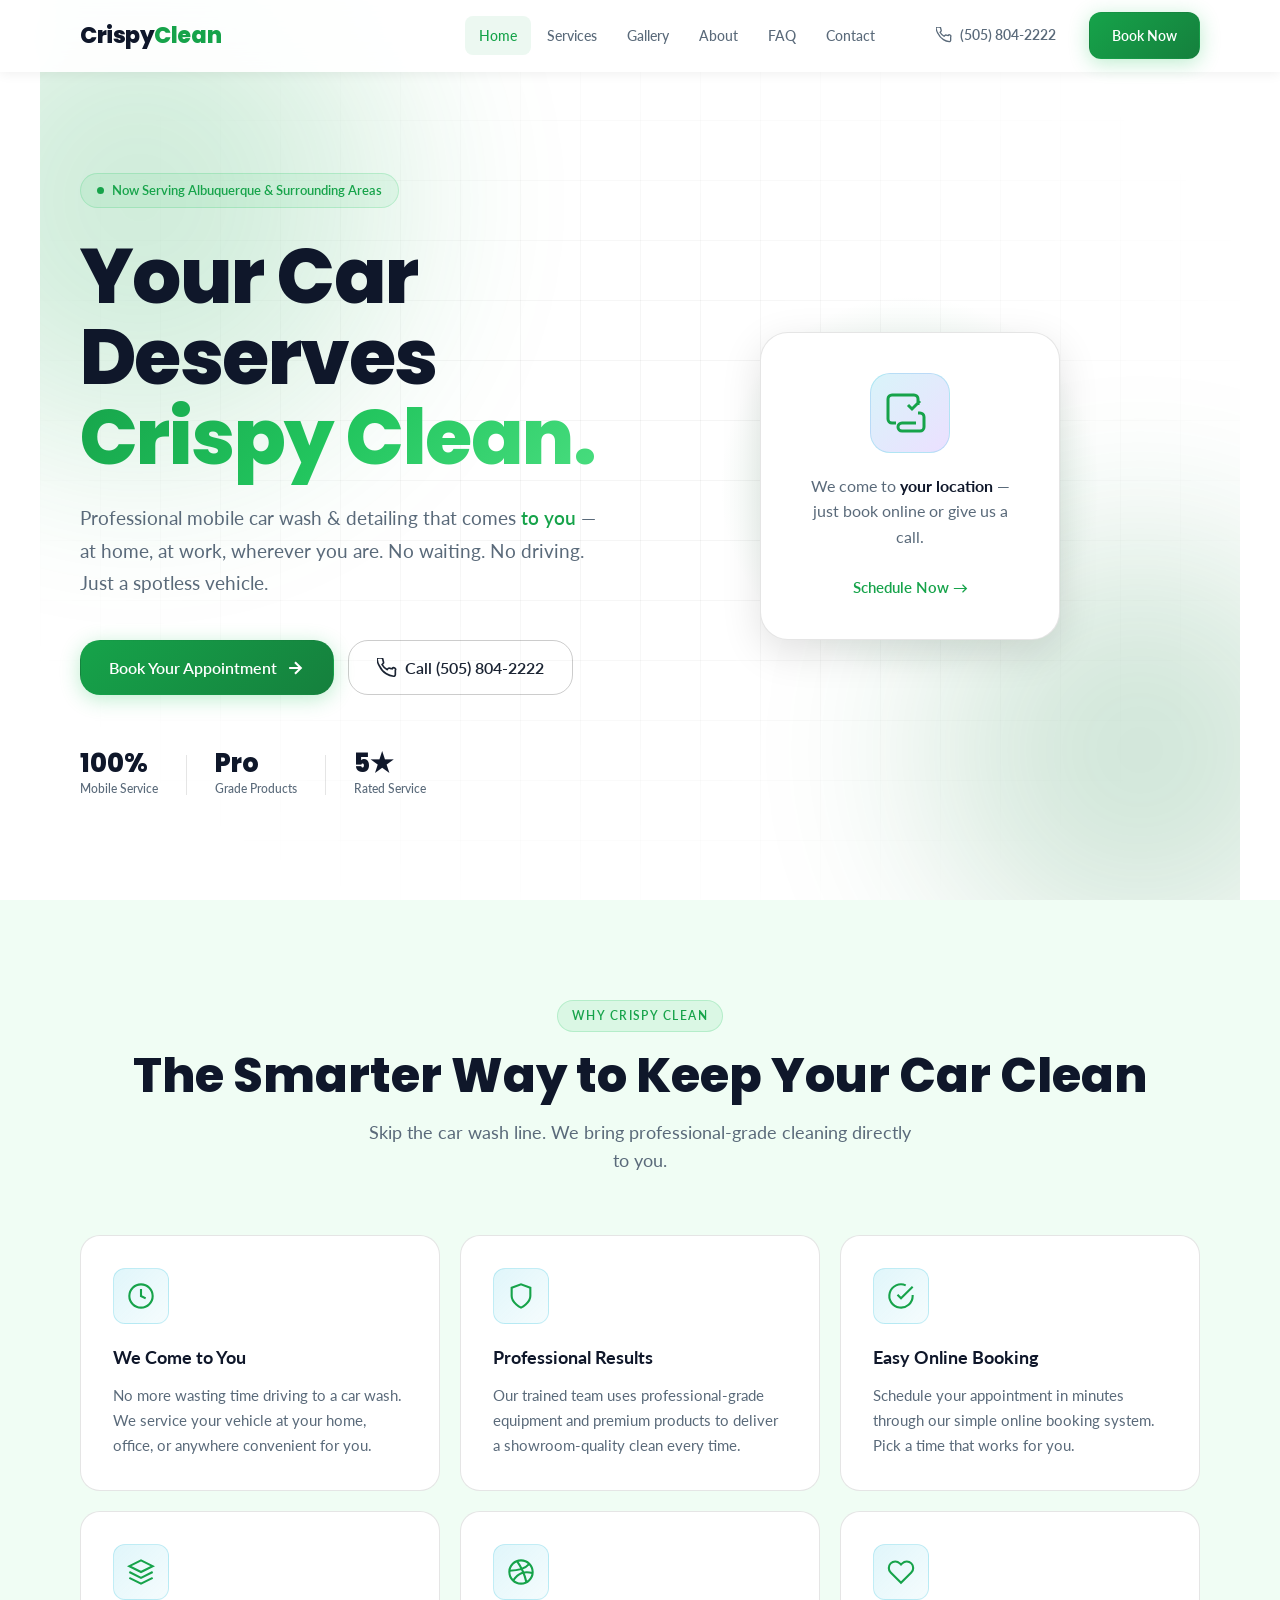
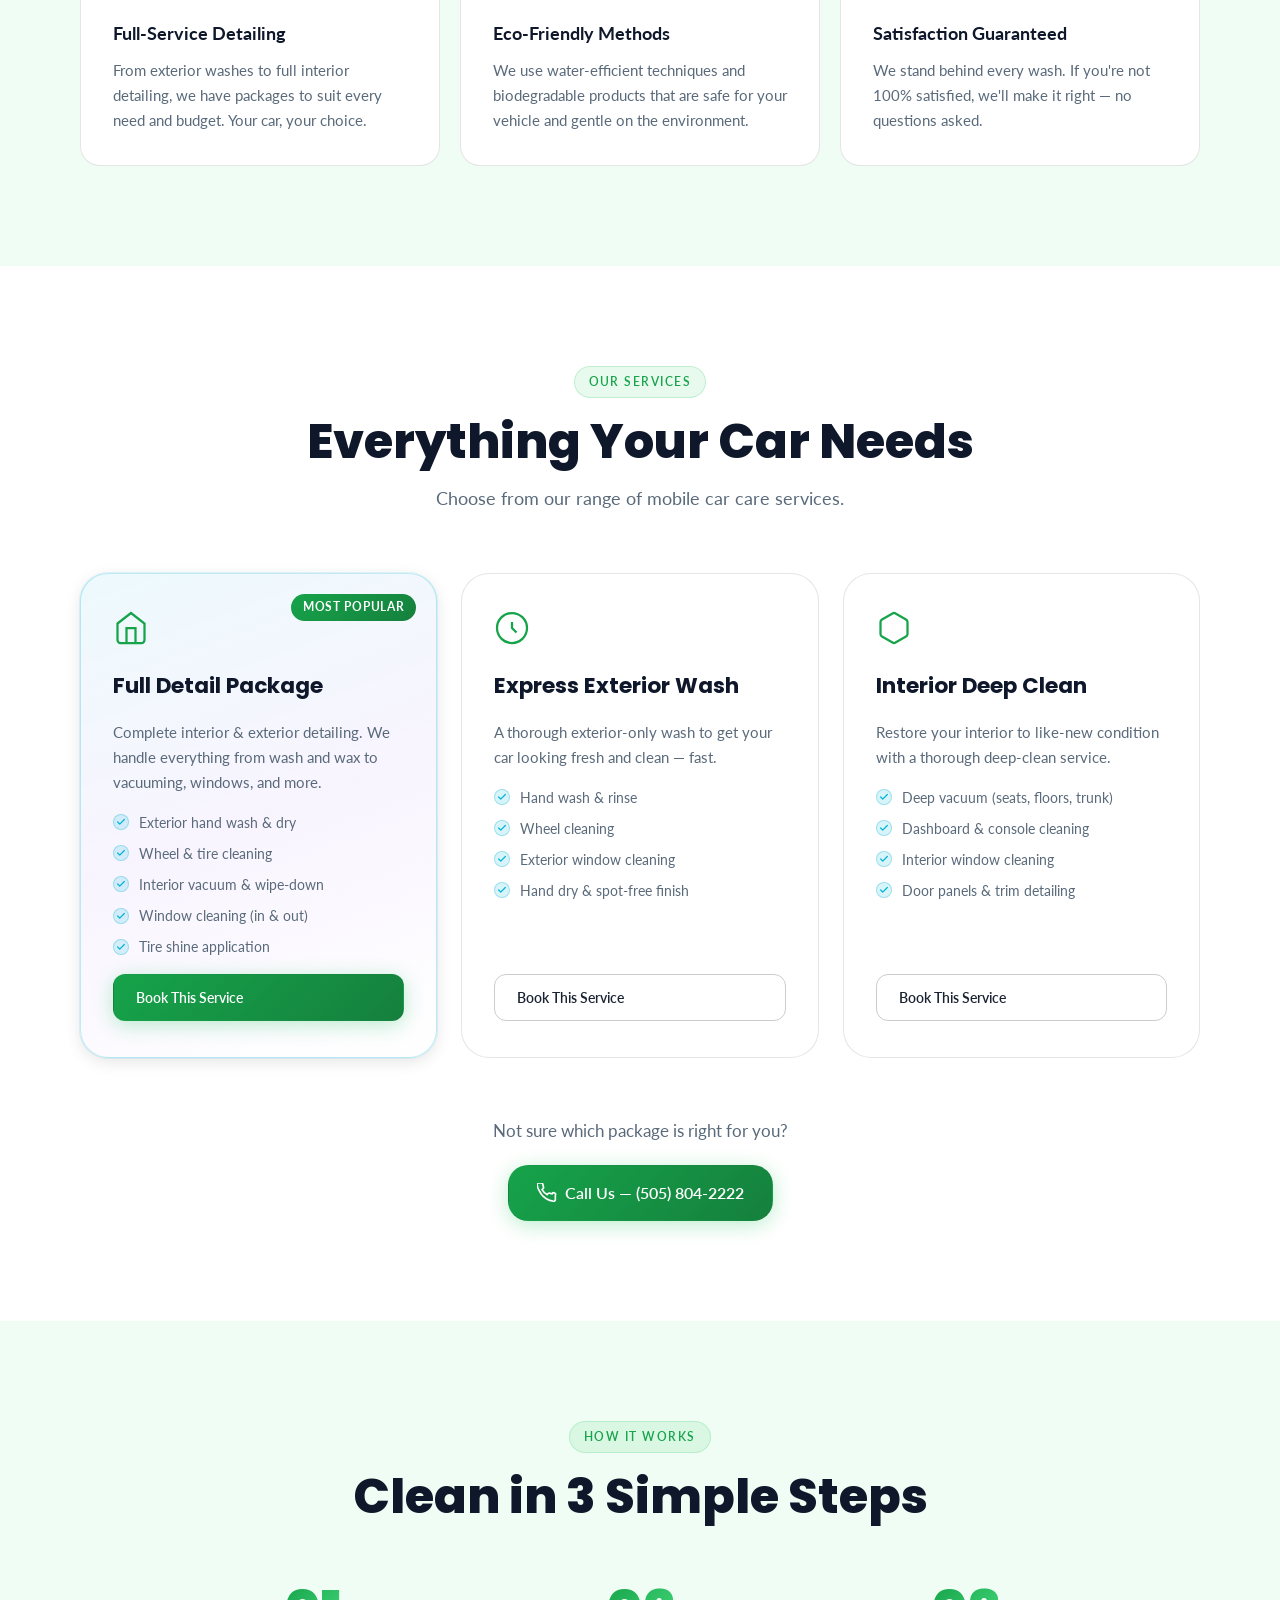
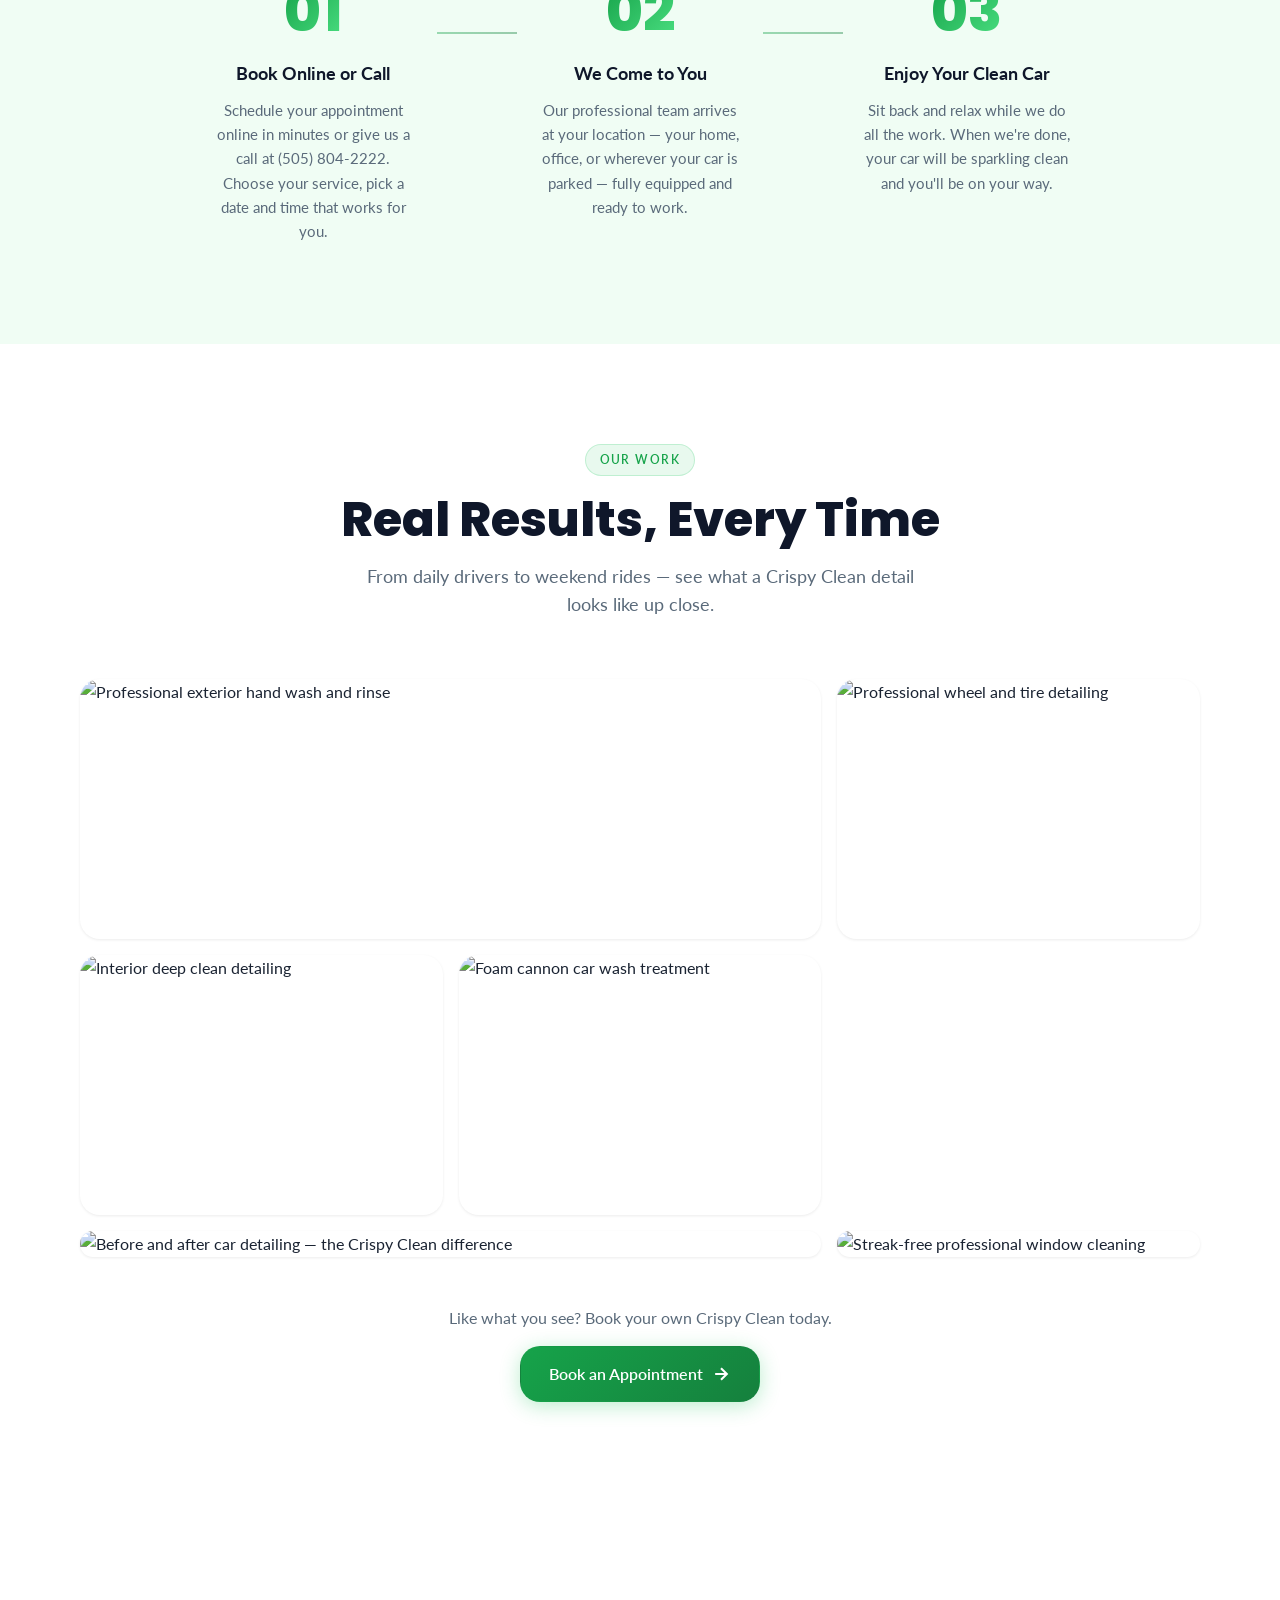
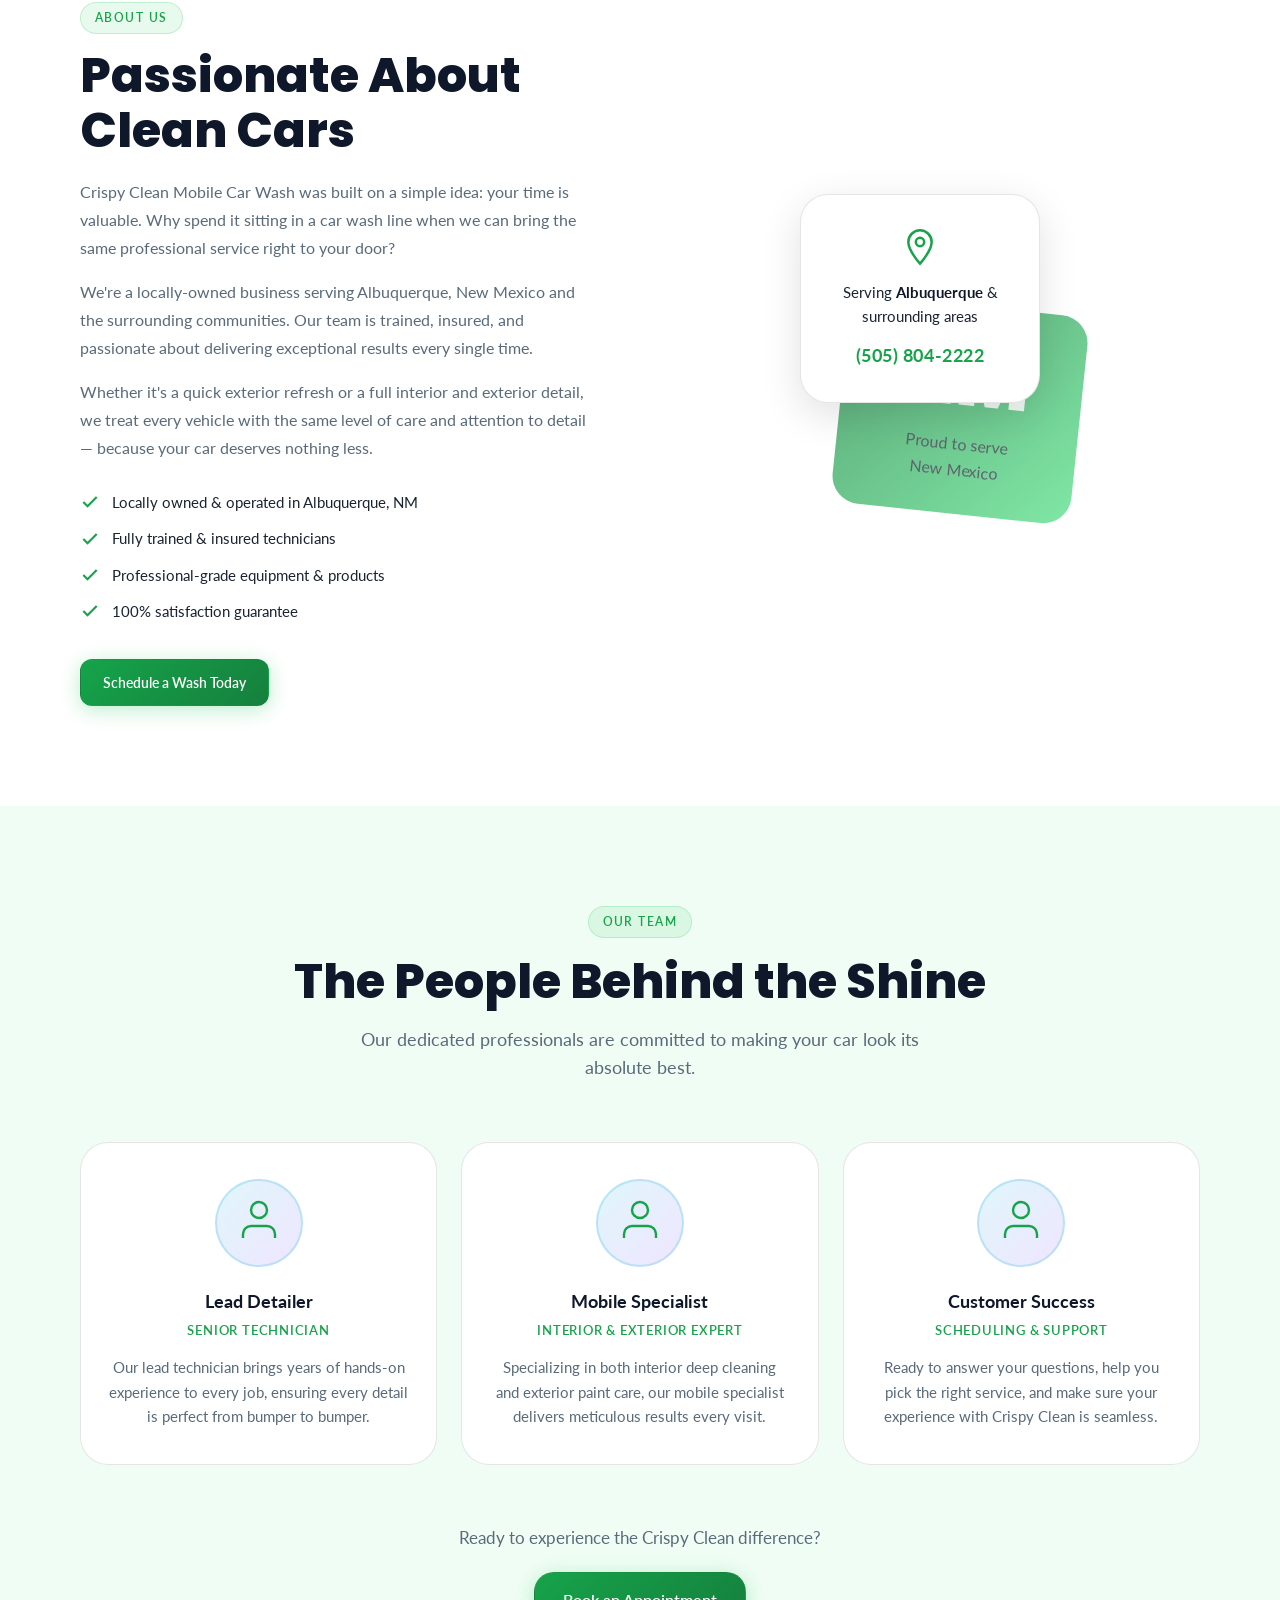
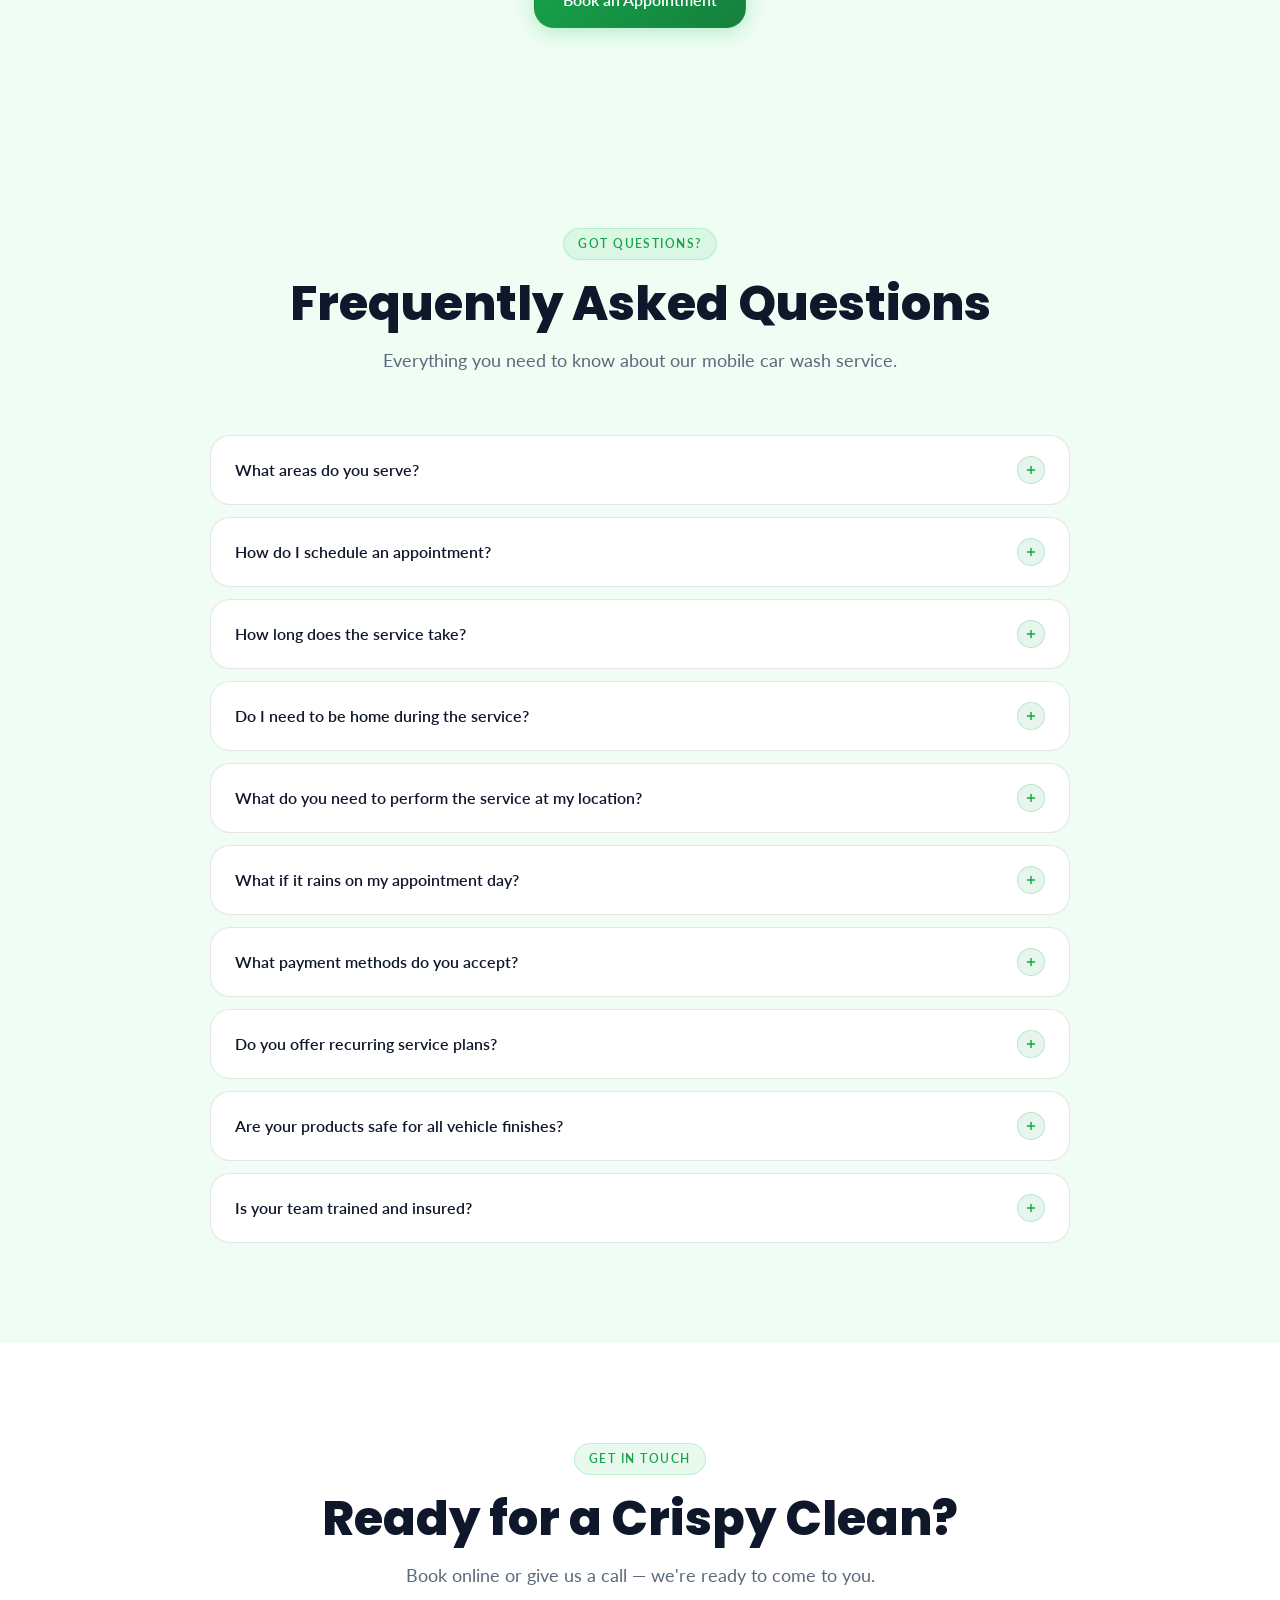
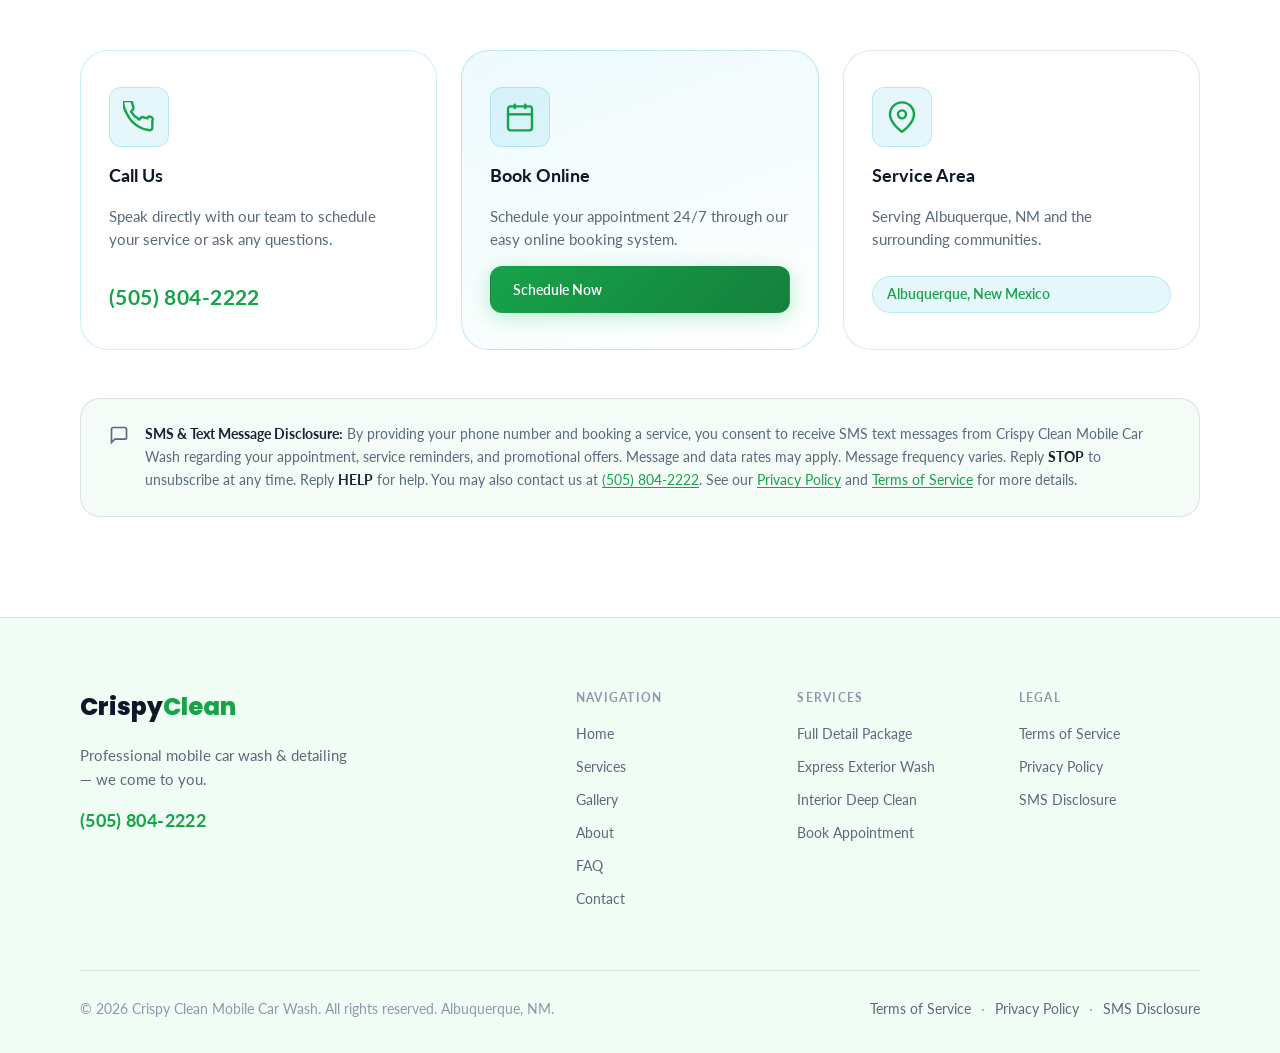
==== commit 5ce65d48: "edit: I need professional photos! Not cartoonized photos." ====
--- a/index.html
+++ b/index.html
@@ -274,74 +274,7 @@
 
         <!-- Photo 1: Exterior Hand Wash (large) -->
         <div class="gallery-photo gallery-photo--large" data-animate>
-          <svg viewBox="0 0 640 260" xmlns="http://www.w3.org/2000/svg" preserveAspectRatio="xMidYMid slice">
-            <defs>
-              <linearGradient id="sky1" x1="0" y1="0" x2="0" y2="1">
-                <stop offset="0%" stop-color="#e0f2fe"/>
-                <stop offset="100%" stop-color="#f0fdf4"/>
-              </linearGradient>
-              <linearGradient id="carBody1" x1="0" y1="0" x2="0" y2="1">
-                <stop offset="0%" stop-color="#d1fae5"/>
-                <stop offset="60%" stop-color="#6ee7b7"/>
-                <stop offset="100%" stop-color="#34d399"/>
-              </linearGradient>
-              <radialGradient id="shine1" cx="40%" cy="30%" r="50%">
-                <stop offset="0%" stop-color="rgba(255,255,255,0.7)"/>
-                <stop offset="100%" stop-color="rgba(255,255,255,0)"/>
-              </radialGradient>
-            </defs>
-            <!-- Background -->
-            <rect width="640" height="260" fill="url(#sky1)"/>
-            <!-- Ground -->
-            <rect y="200" width="640" height="60" fill="#e2e8f0"/>
-            <rect y="196" width="640" height="6" fill="#cbd5e1"/>
-            <!-- Water puddle -->
-            <ellipse cx="320" cy="208" rx="180" ry="12" fill="rgba(147,210,255,0.4)"/>
-            <!-- Car shadow -->
-            <ellipse cx="320" cy="210" rx="220" ry="14" fill="rgba(0,0,0,0.08)"/>
-            <!-- Car body -->
-            <path d="M100 180 L100 150 L160 110 L280 100 L400 100 L460 120 L540 145 L540 180 Z" fill="url(#carBody1)"/>
-            <path d="M100 180 L100 150 L160 110 L280 100 L400 100 L460 120 L540 145 L540 180 Z" fill="url(#shine1)"/>
-            <!-- Windows -->
-            <path d="M170 148 L190 118 L280 108 L280 148 Z" fill="#bae6fd" opacity="0.85"/>
-            <path d="M290 108 L390 108 L400 118 L400 148 L290 148 Z" fill="#bae6fd" opacity="0.85"/>
-            <path d="M410 118 L450 128 L450 148 L410 148 Z" fill="#bae6fd" opacity="0.7"/>
-            <!-- Window highlight -->
-            <line x1="175" y1="148" x2="195" y2="115" stroke="white" stroke-width="1.5" opacity="0.5"/>
-            <line x1="296" y1="108" x2="296" y2="148" stroke="white" stroke-width="1.5" opacity="0.5"/>
-            <!-- Wheels -->
-            <circle cx="185" cy="182" r="30" fill="#374151"/>
-            <circle cx="185" cy="182" r="22" fill="#4b5563"/>
-            <circle cx="185" cy="182" r="12" fill="#9ca3af"/>
-            <circle cx="455" cy="182" r="30" fill="#374151"/>
-            <circle cx="455" cy="182" r="22" fill="#4b5563"/>
-            <circle cx="455" cy="182" r="12" fill="#9ca3af"/>
-            <!-- Door details -->
-            <line x1="280" y1="108" x2="280" y2="180" stroke="rgba(0,0,0,0.15)" stroke-width="2"/>
-            <line x1="400" y1="108" x2="400" y2="180" stroke="rgba(0,0,0,0.15)" stroke-width="2"/>
-            <!-- Door handles -->
-            <rect x="315" y="148" width="22" height="5" rx="2.5" fill="rgba(0,0,0,0.2)"/>
-            <rect x="430" y="148" width="18" height="5" rx="2.5" fill="rgba(0,0,0,0.2)"/>
-            <!-- Water spray particles -->
-            <g opacity="0.7">
-              <circle cx="560" cy="130" r="4" fill="#7dd3fc"/>
-              <circle cx="575" cy="115" r="3" fill="#93c5fd"/>
-              <circle cx="585" cy="140" r="5" fill="#7dd3fc"/>
-              <circle cx="568" cy="155" r="3" fill="#93c5fd"/>
-              <circle cx="552" cy="108" r="3" fill="#bfdbfe"/>
-              <circle cx="592" cy="125" r="4" fill="#7dd3fc"/>
-              <circle cx="578" cy="100" r="2.5" fill="#bfdbfe"/>
-              <circle cx="598" cy="145" r="3" fill="#93c5fd"/>
-              <circle cx="543" cy="122" r="2" fill="#bfdbfe"/>
-            </g>
-            <!-- Spray arc -->
-            <path d="M555 170 Q570 140 560 110 Q575 125 585 100" stroke="#7dd3fc" stroke-width="2" fill="none" stroke-dasharray="4,3" opacity="0.6"/>
-            <!-- Bubbles on car -->
-            <circle cx="220" cy="135" r="6" fill="rgba(255,255,255,0.5)" stroke="rgba(255,255,255,0.7)" stroke-width="1"/>
-            <circle cx="340" cy="120" r="4" fill="rgba(255,255,255,0.4)" stroke="rgba(255,255,255,0.6)" stroke-width="1"/>
-            <circle cx="470" cy="138" r="5" fill="rgba(255,255,255,0.45)" stroke="rgba(255,255,255,0.65)" stroke-width="1"/>
-            <circle cx="250" cy="155" r="3" fill="rgba(255,255,255,0.35)" stroke="rgba(255,255,255,0.55)" stroke-width="1"/>
-          </svg>
+          <img src="https://images.unsplash.com/photo-1520340849678-a4067bc73b06?w=800&h=260&fit=crop&q=80" alt="Professional exterior hand wash and rinse" loading="lazy" />
           <div class="gallery-caption-bar">
             <svg width="14" height="14" viewBox="0 0 24 24" fill="none" stroke="currentColor" stroke-width="2.5"><polyline points="20 6 9 17 4 12"/></svg>
             Exterior Hand Wash &amp; Rinse
@@ -350,62 +283,7 @@
 
         <!-- Photo 2: Wheel Detailing -->
         <div class="gallery-photo" data-animate>
-          <svg viewBox="0 0 300 260" xmlns="http://www.w3.org/2000/svg" preserveAspectRatio="xMidYMid slice">
-            <defs>
-              <radialGradient id="wheelBg" cx="50%" cy="50%" r="55%">
-                <stop offset="0%" stop-color="#f0fdf4"/>
-                <stop offset="100%" stop-color="#dcfce7"/>
-              </radialGradient>
-              <radialGradient id="tireGrad" cx="35%" cy="35%" r="55%">
-                <stop offset="0%" stop-color="#4b5563"/>
-                <stop offset="100%" stop-color="#111827"/>
-              </radialGradient>
-              <radialGradient id="rimGrad" cx="30%" cy="30%" r="60%">
-                <stop offset="0%" stop-color="#e2e8f0"/>
-                <stop offset="60%" stop-color="#94a3b8"/>
-                <stop offset="100%" stop-color="#475569"/>
-              </radialGradient>
-            </defs>
-            <rect width="300" height="260" fill="url(#wheelBg)"/>
-            <!-- Concrete floor suggestion -->
-            <rect y="220" width="300" height="40" fill="#f1f5f9"/>
-            <!-- Tire shadow -->
-            <ellipse cx="150" cy="228" rx="95" ry="10" fill="rgba(0,0,0,0.1)"/>
-            <!-- Tire outer -->
-            <circle cx="150" cy="140" r="110" fill="url(#tireGrad)"/>
-            <!-- Tire tread marks -->
-            <circle cx="150" cy="140" r="108" fill="none" stroke="#374151" stroke-width="3" stroke-dasharray="12,8"/>
-            <!-- Rim -->
-            <circle cx="150" cy="140" r="80" fill="url(#rimGrad)"/>
-            <!-- Rim highlight -->
-            <circle cx="150" cy="140" r="80" fill="none" stroke="rgba(255,255,255,0.3)" stroke-width="2"/>
-            <!-- Spokes -->
-            <g stroke="#cbd5e1" stroke-width="10" stroke-linecap="round">
-              <line x1="150" y1="80" x2="150" y2="200"/>
-              <line x1="95" y1="95" x2="205" y2="185"/>
-              <line x1="80" y1="157" x2="220" y2="123"/>
-              <line x1="95" y1="200" x2="205" y2="95"/>
-              <line x1="80" y1="123" x2="220" y2="157"/>
-            </g>
-            <g stroke="rgba(255,255,255,0.5)" stroke-width="3" stroke-linecap="round">
-              <line x1="150" y1="80" x2="150" y2="200"/>
-              <line x1="95" y1="95" x2="205" y2="185"/>
-              <line x1="80" y1="157" x2="220" y2="123"/>
-              <line x1="95" y1="200" x2="205" y2="95"/>
-              <line x1="80" y1="123" x2="220" y2="157"/>
-            </g>
-            <!-- Center cap -->
-            <circle cx="150" cy="140" r="28" fill="#1e293b"/>
-            <circle cx="150" cy="140" r="20" fill="#334155"/>
-            <circle cx="150" cy="140" r="10" fill="#64748b"/>
-            <!-- Shine dots on tire -->
-            <circle cx="150" cy="40" r="4" fill="rgba(255,255,255,0.2)"/>
-            <circle cx="248" cy="98" r="3" fill="rgba(255,255,255,0.15)"/>
-            <!-- Tire shine product droplets -->
-            <circle cx="230" cy="175" r="4" fill="#4ade80" opacity="0.7"/>
-            <circle cx="218" cy="192" r="3" fill="#22c55e" opacity="0.6"/>
-            <circle cx="245" cy="188" r="2.5" fill="#86efac" opacity="0.8"/>
-          </svg>
+          <img src="https://images.unsplash.com/photo-1558618666-fcd25c85cd64?w=400&h=260&fit=crop&q=80" alt="Professional wheel and tire detailing" loading="lazy" />
           <div class="gallery-caption-bar">
             <svg width="14" height="14" viewBox="0 0 24 24" fill="none" stroke="currentColor" stroke-width="2.5"><polyline points="20 6 9 17 4 12"/></svg>
             Wheel &amp; Tire Detailing
@@ -414,52 +292,7 @@
 
         <!-- Photo 3: Interior Deep Clean -->
         <div class="gallery-photo" data-animate>
-          <svg viewBox="0 0 300 260" xmlns="http://www.w3.org/2000/svg" preserveAspectRatio="xMidYMid slice">
-            <defs>
-              <linearGradient id="intBg" x1="0" y1="0" x2="0" y2="1">
-                <stop offset="0%" stop-color="#fef9c3"/>
-                <stop offset="100%" stop-color="#fef3c7"/>
-              </linearGradient>
-              <radialGradient id="seatGrad" cx="30%" cy="25%" r="70%">
-                <stop offset="0%" stop-color="#d4a373"/>
-                <stop offset="100%" stop-color="#a07850"/>
-              </radialGradient>
-            </defs>
-            <rect width="300" height="260" fill="url(#intBg)"/>
-            <!-- Dashboard -->
-            <path d="M0 90 Q150 70 300 90 L300 130 Q150 110 0 130 Z" fill="#1e293b"/>
-            <path d="M0 90 Q150 70 300 90 L300 95 Q150 75 0 95 Z" fill="#334155"/>
-            <!-- Steering wheel -->
-            <circle cx="110" cy="160" r="52" fill="none" stroke="#1e293b" stroke-width="10"/>
-            <circle cx="110" cy="160" r="52" fill="none" stroke="#374151" stroke-width="6"/>
-            <!-- Wheel spokes -->
-            <line x1="110" y1="115" x2="110" y2="205" stroke="#1e293b" stroke-width="8" stroke-linecap="round"/>
-            <line x1="68" y1="138" x2="152" y2="182" stroke="#1e293b" stroke-width="8" stroke-linecap="round"/>
-            <line x1="68" y1="182" x2="152" y2="138" stroke="#1e293b" stroke-width="8" stroke-linecap="round"/>
-            <!-- Center hub -->
-            <circle cx="110" cy="160" r="18" fill="#1e293b"/>
-            <circle cx="110" cy="160" r="12" fill="#16a34a"/>
-            <text x="110" y="164" text-anchor="middle" fill="white" font-size="9" font-family="sans-serif" font-weight="bold">CC</text>
-            <!-- Wheel highlight -->
-            <path d="M68 130 Q90 115 120 118" stroke="rgba(255,255,255,0.2)" stroke-width="3" fill="none"/>
-            <!-- Seat -->
-            <path d="M160 200 Q200 170 280 165 L280 260 L160 260 Z" fill="url(#seatGrad)"/>
-            <path d="M160 200 Q200 170 280 165 L280 175 Q200 180 160 210 Z" fill="rgba(255,255,255,0.15)"/>
-            <!-- Seat stitching -->
-            <path d="M170 210 Q210 185 275 182" stroke="rgba(0,0,0,0.2)" stroke-width="1.5" stroke-dasharray="4,3" fill="none"/>
-            <path d="M165 225 Q210 200 275 197" stroke="rgba(0,0,0,0.2)" stroke-width="1.5" stroke-dasharray="4,3" fill="none"/>
-            <!-- Dashboard instruments -->
-            <circle cx="200" cy="108" r="14" fill="#0f172a" stroke="#475569" stroke-width="1.5"/>
-            <circle cx="240" cy="106" r="12" fill="#0f172a" stroke="#475569" stroke-width="1.5"/>
-            <line x1="200" y1="108" x2="205" y2="100" stroke="#22c55e" stroke-width="2" stroke-linecap="round"/>
-            <line x1="240" y1="106" x2="246" y2="100" stroke="#f59e0b" stroke-width="2" stroke-linecap="round"/>
-            <!-- Sparkle / clean indicators -->
-            <g fill="#fbbf24" opacity="0.8">
-              <polygon points="280,50 282,58 290,58 284,63 286,71 280,66 274,71 276,63 270,58 278,58" transform="scale(0.7) translate(118,40)"/>
-            </g>
-            <text x="260" y="55" font-size="16" fill="#fbbf24" opacity="0.9">✦</text>
-            <text x="30" y="200" font-size="12" fill="#fbbf24" opacity="0.7">✦</text>
-          </svg>
+          <img src="https://images.unsplash.com/photo-1503376780353-7e6692767b70?w=400&h=260&fit=crop&q=80" alt="Interior deep clean detailing" loading="lazy" />
           <div class="gallery-caption-bar">
             <svg width="14" height="14" viewBox="0 0 24 24" fill="none" stroke="currentColor" stroke-width="2.5"><polyline points="20 6 9 17 4 12"/></svg>
             Interior Deep Clean
@@ -468,50 +301,7 @@
 
         <!-- Photo 4: Foam & Suds Wash -->
         <div class="gallery-photo" data-animate>
-          <svg viewBox="0 0 300 260" xmlns="http://www.w3.org/2000/svg" preserveAspectRatio="xMidYMid slice">
-            <defs>
-              <linearGradient id="foamBg" x1="0" y1="0" x2="0" y2="1">
-                <stop offset="0%" stop-color="#ecfdf5"/>
-                <stop offset="100%" stop-color="#d1fae5"/>
-              </linearGradient>
-            </defs>
-            <rect width="300" height="260" fill="url(#foamBg)"/>
-            <!-- Hood/panel surface -->
-            <path d="M0 100 Q150 80 300 100 L300 260 L0 260 Z" fill="#059669" opacity="0.15"/>
-            <path d="M0 115 Q150 95 300 115 L300 260 L0 260 Z" fill="#10b981" opacity="0.2"/>
-            <!-- Foam bubbles - large -->
-            <circle cx="60" cy="155" r="35" fill="rgba(255,255,255,0.75)" stroke="rgba(255,255,255,0.9)" stroke-width="2"/>
-            <circle cx="110" cy="140" r="28" fill="rgba(255,255,255,0.7)" stroke="rgba(255,255,255,0.85)" stroke-width="2"/>
-            <circle cx="155" cy="158" r="32" fill="rgba(255,255,255,0.72)" stroke="rgba(255,255,255,0.88)" stroke-width="2"/>
-            <circle cx="205" cy="145" r="26" fill="rgba(255,255,255,0.68)" stroke="rgba(255,255,255,0.85)" stroke-width="2"/>
-            <circle cx="248" cy="162" r="30" fill="rgba(255,255,255,0.7)" stroke="rgba(255,255,255,0.87)" stroke-width="2"/>
-            <!-- Foam bubbles - medium -->
-            <circle cx="30" cy="130" r="22" fill="rgba(255,255,255,0.65)" stroke="rgba(255,255,255,0.8)" stroke-width="1.5"/>
-            <circle cx="82" cy="120" r="18" fill="rgba(255,255,255,0.6)" stroke="rgba(255,255,255,0.78)" stroke-width="1.5"/>
-            <circle cx="135" cy="125" r="20" fill="rgba(255,255,255,0.62)" stroke="rgba(255,255,255,0.8)" stroke-width="1.5"/>
-            <circle cx="182" cy="120" r="17" fill="rgba(255,255,255,0.58)" stroke="rgba(255,255,255,0.76)" stroke-width="1.5"/>
-            <circle cx="228" cy="128" r="21" fill="rgba(255,255,255,0.63)" stroke="rgba(255,255,255,0.8)" stroke-width="1.5"/>
-            <circle cx="272" cy="135" r="19" fill="rgba(255,255,255,0.6)" stroke="rgba(255,255,255,0.78)" stroke-width="1.5"/>
-            <!-- Foam bubbles - small -->
-            <circle cx="18" cy="168" r="12" fill="rgba(255,255,255,0.55)"/>
-            <circle cx="95" cy="170" r="14" fill="rgba(255,255,255,0.6)"/>
-            <circle cx="168" cy="185" r="10" fill="rgba(255,255,255,0.55)"/>
-            <circle cx="220" cy="175" r="13" fill="rgba(255,255,255,0.58)"/>
-            <circle cx="285" cy="183" r="11" fill="rgba(255,255,255,0.53)"/>
-            <!-- Bubble inner highlights -->
-            <circle cx="50" cy="148" r="8" fill="rgba(255,255,255,0.4)"/>
-            <circle cx="148" cy="150" r="7" fill="rgba(255,255,255,0.4)"/>
-            <circle cx="240" cy="155" r="9" fill="rgba(255,255,255,0.4)"/>
-            <!-- Green color reflected in bubbles -->
-            <circle cx="62" cy="162" r="10" fill="rgba(74,222,128,0.15)"/>
-            <circle cx="156" cy="165" r="8" fill="rgba(74,222,128,0.12)"/>
-            <circle cx="248" cy="170" r="9" fill="rgba(74,222,128,0.13)"/>
-            <!-- Water drops at bottom -->
-            <ellipse cx="150" cy="248" rx="140" ry="8" fill="rgba(147,210,255,0.3)"/>
-            <!-- Top text area -->
-            <text x="150" y="55" text-anchor="middle" font-family="sans-serif" font-size="14" font-weight="bold" fill="#059669" opacity="0.9">FOAM CANNON WASH</text>
-            <text x="150" y="75" text-anchor="middle" font-family="sans-serif" font-size="11" fill="#10b981" opacity="0.7">pH-balanced • biodegradable</text>
-          </svg>
+          <img src="https://images.unsplash.com/photo-1601362840469-51e4d8d58785?w=400&h=260&fit=crop&q=80" alt="Foam cannon car wash treatment" loading="lazy" />
           <div class="gallery-caption-bar">
             <svg width="14" height="14" viewBox="0 0 24 24" fill="none" stroke="currentColor" stroke-width="2.5"><polyline points="20 6 9 17 4 12"/></svg>
             Foam Cannon Treatment
@@ -520,86 +310,7 @@
 
         <!-- Photo 5: Before & After (large) -->
         <div class="gallery-photo gallery-photo--large" data-animate>
-          <svg viewBox="0 0 640 260" xmlns="http://www.w3.org/2000/svg" preserveAspectRatio="xMidYMid slice">
-            <defs>
-              <linearGradient id="beforeBg" x1="0" y1="0" x2="0" y2="1">
-                <stop offset="0%" stop-color="#fef2f2"/>
-                <stop offset="100%" stop-color="#fef9f9"/>
-              </linearGradient>
-              <linearGradient id="afterBg" x1="0" y1="0" x2="0" y2="1">
-                <stop offset="0%" stop-color="#f0fdf4"/>
-                <stop offset="100%" stop-color="#ecfdf5"/>
-              </linearGradient>
-              <linearGradient id="carDirty" x1="0" y1="0" x2="0" y2="1">
-                <stop offset="0%" stop-color="#94a3b8"/>
-                <stop offset="100%" stop-color="#64748b"/>
-              </linearGradient>
-              <linearGradient id="carClean" x1="0" y1="0" x2="0" y2="1">
-                <stop offset="0%" stop-color="#d1fae5"/>
-                <stop offset="60%" stop-color="#6ee7b7"/>
-                <stop offset="100%" stop-color="#34d399"/>
-              </linearGradient>
-              <radialGradient id="cleanShine" cx="35%" cy="25%" r="55%">
-                <stop offset="0%" stop-color="rgba(255,255,255,0.65)"/>
-                <stop offset="100%" stop-color="rgba(255,255,255,0)"/>
-              </radialGradient>
-            </defs>
-            <!-- Split background -->
-            <rect width="320" height="260" fill="url(#beforeBg)"/>
-            <rect x="320" width="320" height="260" fill="url(#afterBg)"/>
-            <!-- Divider line -->
-            <rect x="316" width="8" height="260" fill="white"/>
-            <rect x="318" width="4" height="260" fill="#16a34a"/>
-            <!-- BEFORE label -->
-            <rect x="20" y="18" width="90" height="28" rx="14" fill="rgba(239,68,68,0.15)" stroke="rgba(239,68,68,0.3)" stroke-width="1"/>
-            <text x="65" y="37" text-anchor="middle" font-family="sans-serif" font-size="12" font-weight="bold" fill="#dc2626">BEFORE</text>
-            <!-- AFTER label -->
-            <rect x="530" y="18" width="90" height="28" rx="14" fill="rgba(22,163,74,0.15)" stroke="rgba(22,163,74,0.3)" stroke-width="1"/>
-            <text x="575" y="37" text-anchor="middle" font-family="sans-serif" font-size="12" font-weight="bold" fill="#16a34a">AFTER</text>
-            <!-- Ground -->
-            <rect y="200" width="640" height="60" fill="#e2e8f0"/>
-            <rect y="196" width="640" height="5" fill="#cbd5e1"/>
-            <!-- BEFORE car (dirty/dull) left side -->
-            <path d="M30 180 L30 150 L85 112 L180 102 L270 102 L280 135 L285 180 Z" fill="url(#carDirty)"/>
-            <!-- Dirt spots -->
-            <ellipse cx="120" cy="145" rx="12" ry="8" fill="rgba(0,0,0,0.12)"/>
-            <ellipse cx="200" cy="135" rx="10" ry="6" fill="rgba(0,0,0,0.1)"/>
-            <ellipse cx="160" cy="165" rx="8" ry="5" fill="rgba(0,0,0,0.08)"/>
-            <!-- Dirty windows -->
-            <path d="M92 148 L108 118 L178 108 L178 148 Z" fill="#9ca3af" opacity="0.7"/>
-            <path d="M188 108 L268 108 L275 122 L275 148 L188 148 Z" fill="#9ca3af" opacity="0.6"/>
-            <!-- Dirty wheels -->
-            <circle cx="105" cy="183" r="24" fill="#1f2937"/>
-            <circle cx="105" cy="183" r="17" fill="#374151"/>
-            <circle cx="105" cy="183" r="8" fill="#6b7280"/>
-            <circle cx="255" cy="183" r="24" fill="#1f2937"/>
-            <circle cx="255" cy="183" r="17" fill="#374151"/>
-            <circle cx="255" cy="183" r="8" fill="#6b7280"/>
-            <!-- Grime lines on car -->
-            <path d="M50 160 Q100 155 150 162" stroke="rgba(0,0,0,0.1)" stroke-width="2" fill="none"/>
-            <path d="M180 145 Q220 140 265 148" stroke="rgba(0,0,0,0.08)" stroke-width="1.5" fill="none"/>
-            <!-- AFTER car (clean/shiny) right side -->
-            <path d="M360 180 L360 150 L415 112 L510 102 L600 102 L610 135 L615 180 Z" fill="url(#carClean)"/>
-            <path d="M360 180 L360 150 L415 112 L510 102 L600 102 L610 135 L615 180 Z" fill="url(#cleanShine)"/>
-            <!-- Clean windows -->
-            <path d="M422 148 L438 118 L508 108 L508 148 Z" fill="#bae6fd" opacity="0.85"/>
-            <path d="M518 108 L598 108 L605 122 L605 148 L518 148 Z" fill="#bae6fd" opacity="0.85"/>
-            <!-- Clean wheels -->
-            <circle cx="435" cy="183" r="24" fill="#1f2937"/>
-            <circle cx="435" cy="183" r="17" fill="#475569"/>
-            <circle cx="435" cy="183" r="8" fill="#94a3b8"/>
-            <circle cx="585" cy="183" r="24" fill="#1f2937"/>
-            <circle cx="585" cy="183" r="17" fill="#475569"/>
-            <circle cx="585" cy="183" r="8" fill="#94a3b8"/>
-            <!-- Shine sparkles on clean car -->
-            <text x="380" y="130" font-size="14" fill="#fbbf24" opacity="0.9">✦</text>
-            <text x="530" y="115" font-size="12" fill="#fbbf24" opacity="0.85">✦</text>
-            <text x="595" y="140" font-size="10" fill="#fbbf24" opacity="0.8">✦</text>
-            <!-- Water beads on clean car -->
-            <circle cx="480" cy="120" r="4" fill="rgba(147,210,255,0.7)" stroke="rgba(255,255,255,0.8)" stroke-width="1"/>
-            <circle cx="565" cy="130" r="3.5" fill="rgba(147,210,255,0.65)" stroke="rgba(255,255,255,0.75)" stroke-width="1"/>
-            <circle cx="410" cy="145" r="3" fill="rgba(147,210,255,0.6)" stroke="rgba(255,255,255,0.7)" stroke-width="1"/>
-          </svg>
+          <img src="https://images.unsplash.com/photo-1605559424843-9e4c228bf1c2?w=800&h=260&fit=crop&q=80" alt="Before and after car detailing — the Crispy Clean difference" loading="lazy" />
           <div class="gallery-caption-bar">
             <svg width="14" height="14" viewBox="0 0 24 24" fill="none" stroke="currentColor" stroke-width="2.5"><polyline points="20 6 9 17 4 12"/></svg>
             Before &amp; After — The Crispy Clean Difference
@@ -608,46 +319,7 @@
 
         <!-- Photo 6: Window Detailing -->
         <div class="gallery-photo" data-animate>
-          <svg viewBox="0 0 300 260" xmlns="http://www.w3.org/2000/svg" preserveAspectRatio="xMidYMid slice">
-            <defs>
-              <linearGradient id="skyRef" x1="0" y1="0" x2="1" y2="1">
-                <stop offset="0%" stop-color="#dbeafe"/>
-                <stop offset="50%" stop-color="#e0f2fe"/>
-                <stop offset="100%" stop-color="#d1fae5"/>
-              </linearGradient>
-              <linearGradient id="windowFrame" x1="0" y1="0" x2="0" y2="1">
-                <stop offset="0%" stop-color="#374151"/>
-                <stop offset="100%" stop-color="#1f2937"/>
-              </linearGradient>
-            </defs>
-            <rect width="300" height="260" fill="#f8fafc"/>
-            <!-- Car door frame -->
-            <rect x="20" y="30" width="260" height="200" rx="12" fill="url(#windowFrame)"/>
-            <!-- Window glass with sky reflection -->
-            <rect x="35" y="45" width="230" height="155" rx="8" fill="url(#skyRef)"/>
-            <!-- Cloud reflection in window -->
-            <ellipse cx="100" cy="90" rx="40" ry="20" fill="rgba(255,255,255,0.7)"/>
-            <ellipse cx="130" cy="82" rx="28" ry="15" fill="rgba(255,255,255,0.75)"/>
-            <ellipse cx="200" cy="100" rx="35" ry="18" fill="rgba(255,255,255,0.65)"/>
-            <ellipse cx="225" cy="92" rx="22" ry="12" fill="rgba(255,255,255,0.6)"/>
-            <!-- Green tree reflection -->
-            <path d="M55 200 L55 140 L80 120 L105 140 L105 200 Z" fill="rgba(34,197,94,0.25)"/>
-            <path d="M185 200 L185 150 L205 130 L225 150 L225 200 Z" fill="rgba(34,197,94,0.2)"/>
-            <!-- Squeegee streak (clean) -->
-            <path d="M45 55 Q150 50 245 58" stroke="rgba(255,255,255,0.5)" stroke-width="3" fill="none" stroke-linecap="round"/>
-            <path d="M45 75 Q150 70 245 78" stroke="rgba(255,255,255,0.4)" stroke-width="2.5" fill="none" stroke-linecap="round"/>
-            <!-- Sparkle clean indicators -->
-            <text x="240" y="75" font-size="18" fill="#fbbf24" opacity="0.9">✦</text>
-            <text x="52" y="165" font-size="14" fill="#fbbf24" opacity="0.8">✦</text>
-            <text x="150" y="130" font-size="10" fill="rgba(255,255,255,0.9)">✦</text>
-            <!-- Spray bottle indicator -->
-            <circle cx="260" cy="160" r="16" fill="rgba(22,163,74,0.2)" stroke="rgba(22,163,74,0.4)" stroke-width="1.5"/>
-            <text x="260" y="165" text-anchor="middle" font-size="10" fill="#16a34a">💧</text>
-            <!-- Door handle -->
-            <rect x="22" y="140" width="12" height="40" rx="6" fill="#4b5563"/>
-            <!-- Door lock -->
-            <circle cx="28" cy="175" r="4" fill="#6b7280"/>
-          </svg>
+          <img src="https://images.unsplash.com/photo-1550355291-bbee04a92027?w=400&h=260&fit=crop&q=80" alt="Streak-free professional window cleaning" loading="lazy" />
           <div class="gallery-caption-bar">
             <svg width="14" height="14" viewBox="0 0 24 24" fill="none" stroke="currentColor" stroke-width="2.5"><polyline points="20 6 9 17 4 12"/></svg>
             Streak-Free Window Cleaning
--- a/styles.css
+++ b/styles.css
@@ -1340,10 +1340,12 @@
   transform: translateY(0);
 }
 
-.gallery-photo svg {
+.gallery-photo svg,
+.gallery-photo img {
   width: 100%;
   height: 100%;
   display: block;
+  object-fit: cover;
 }
 
 .gallery-photo--large {
